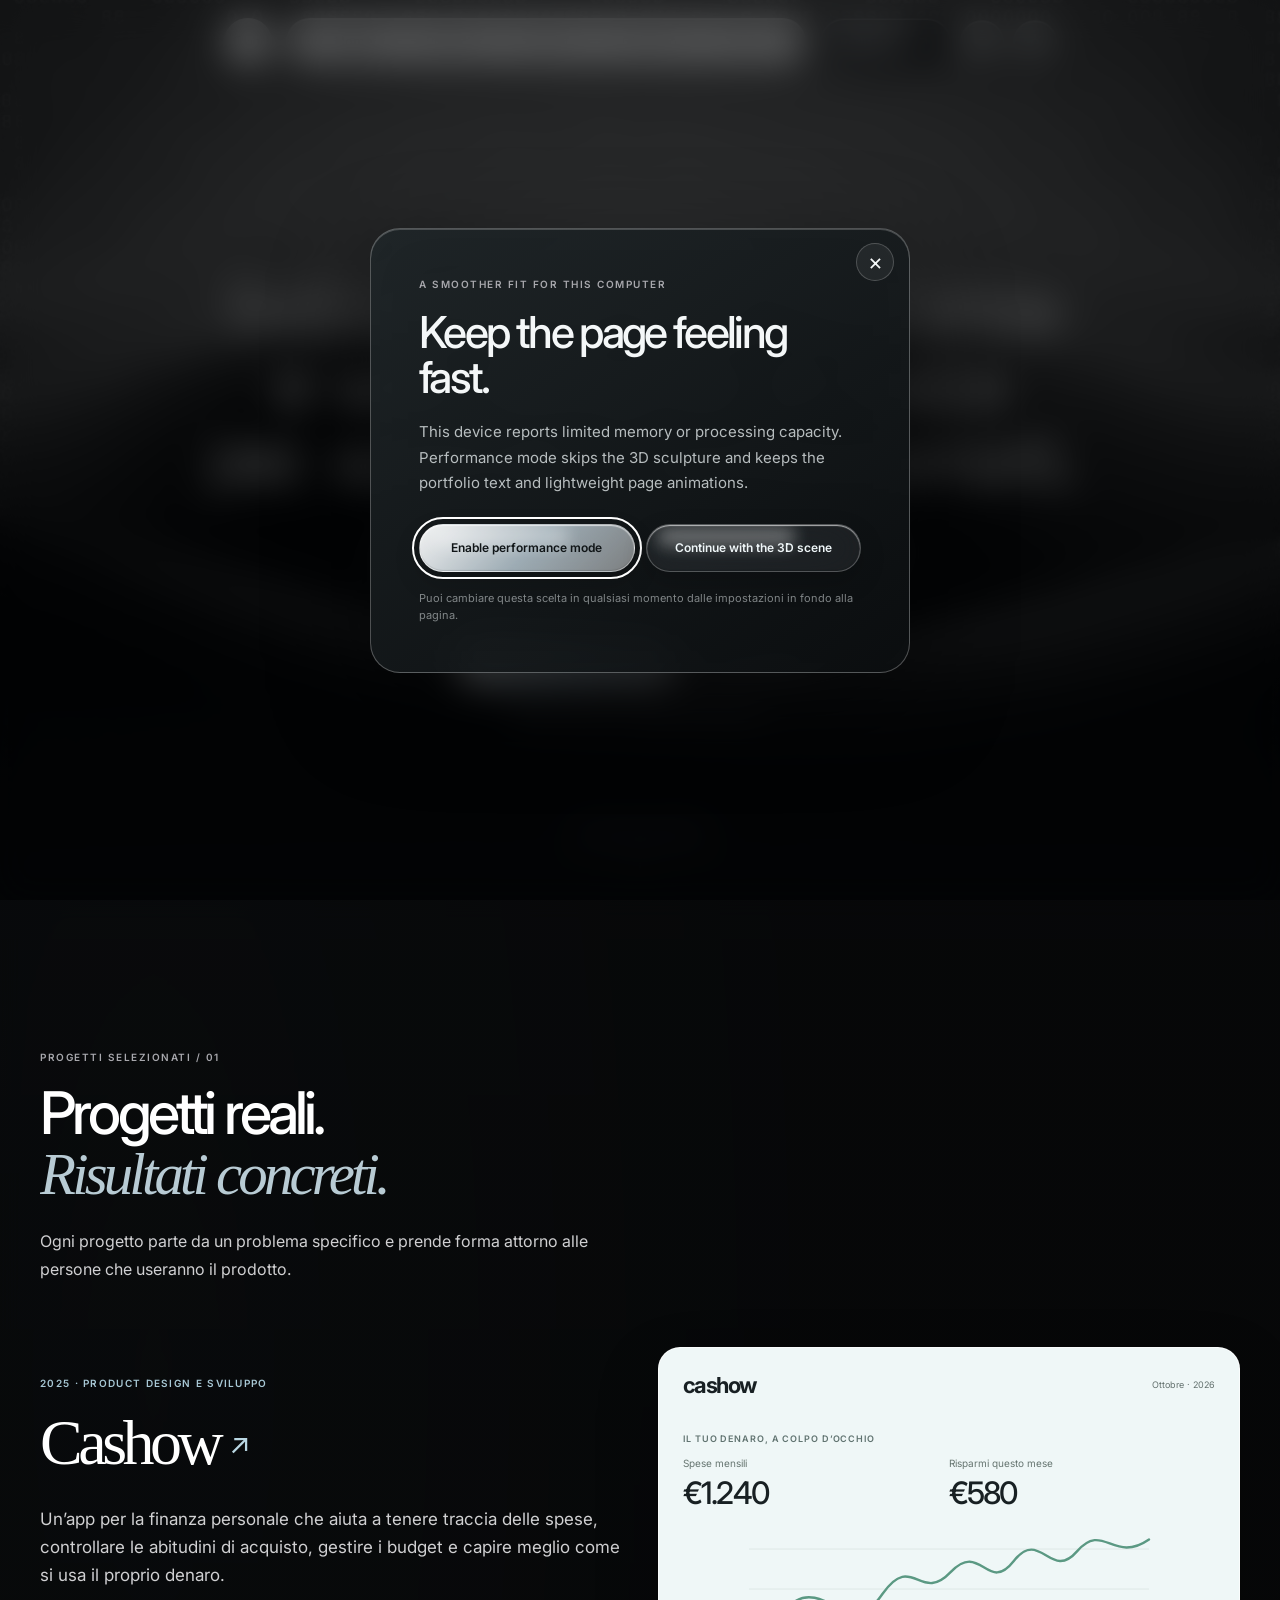
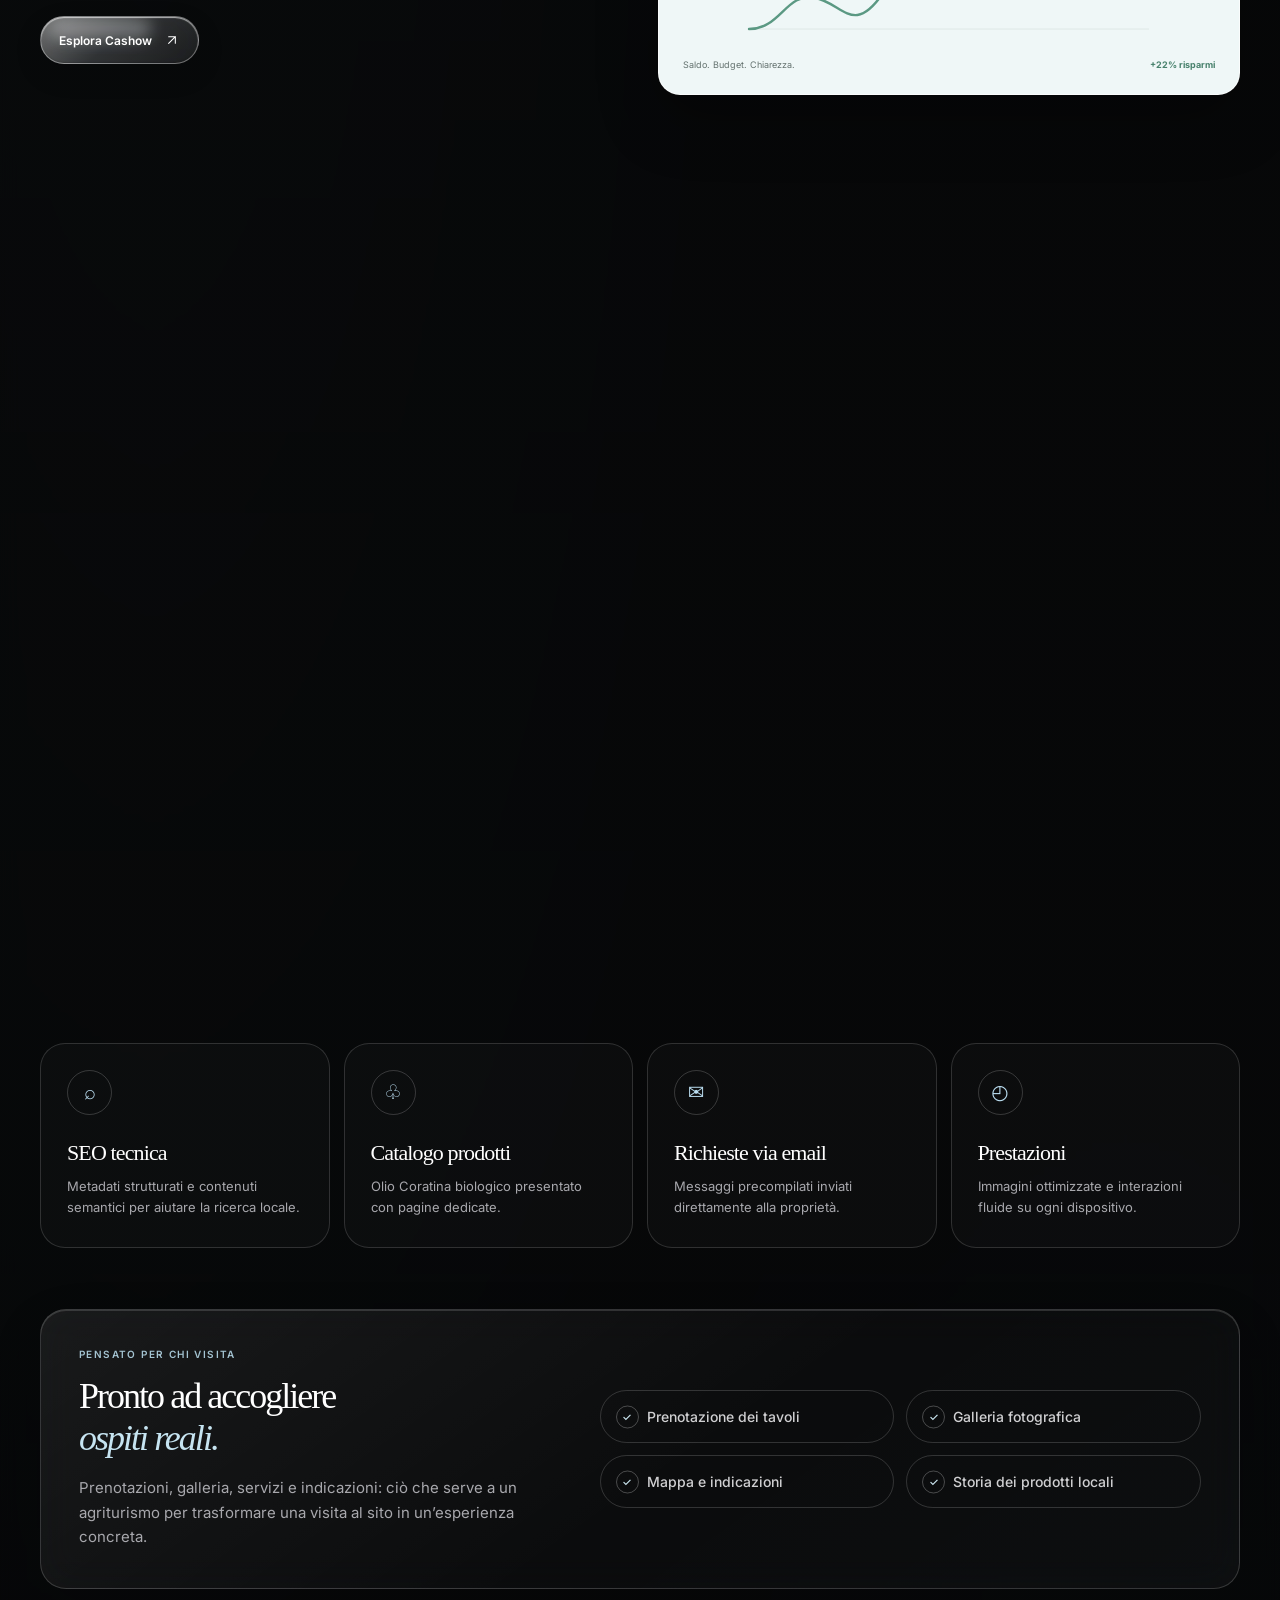
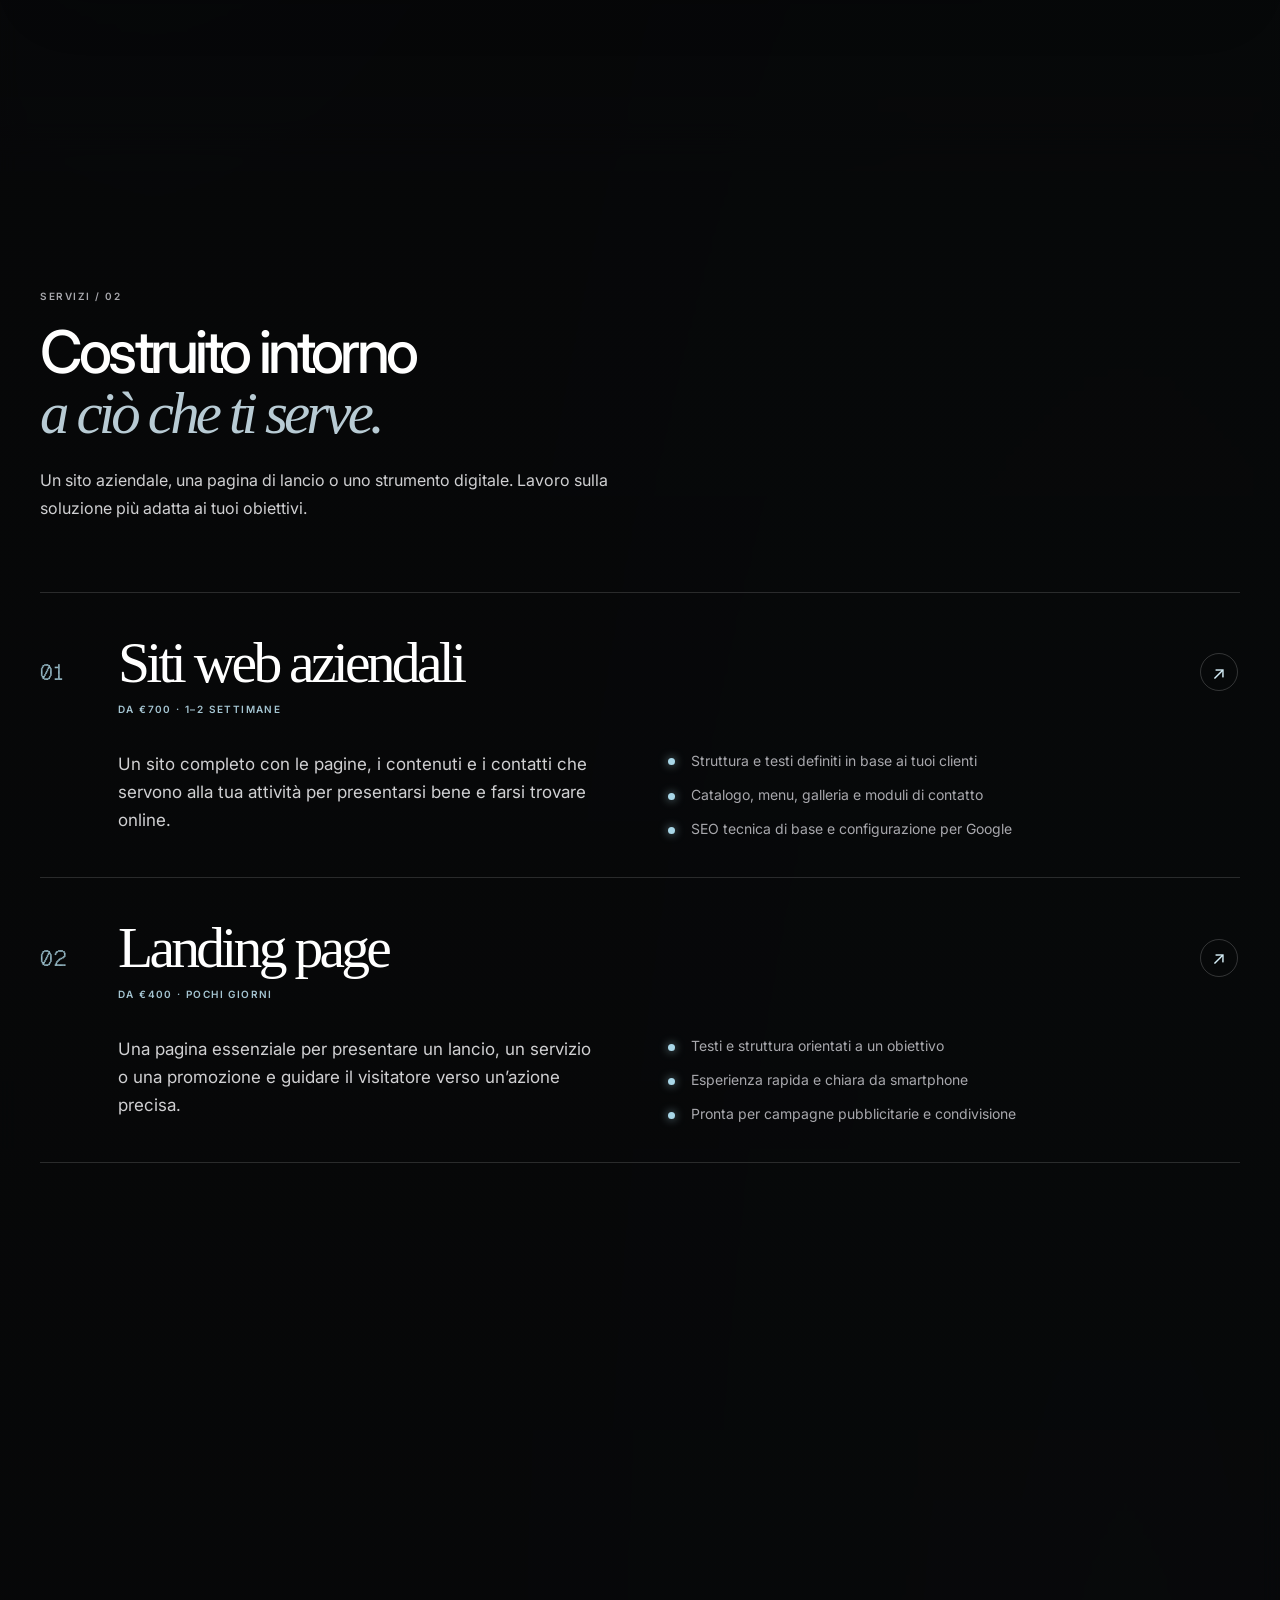
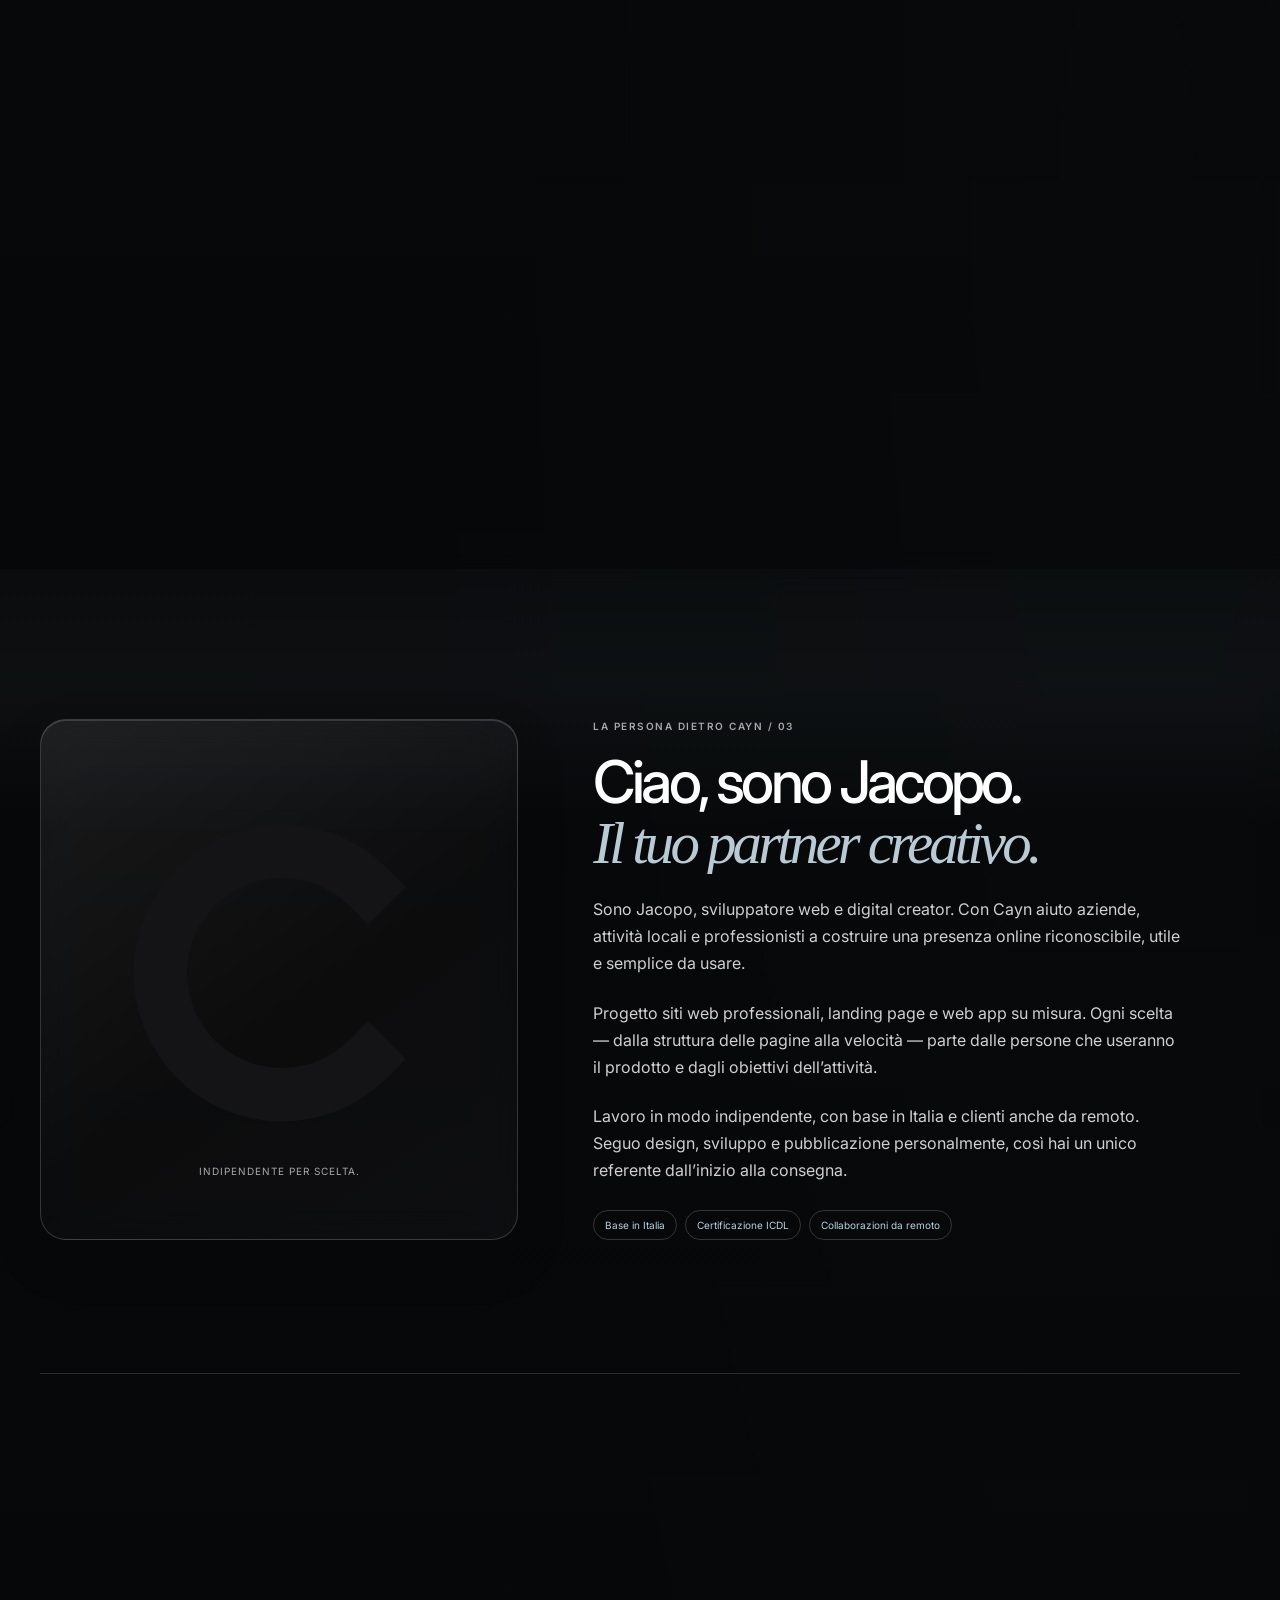
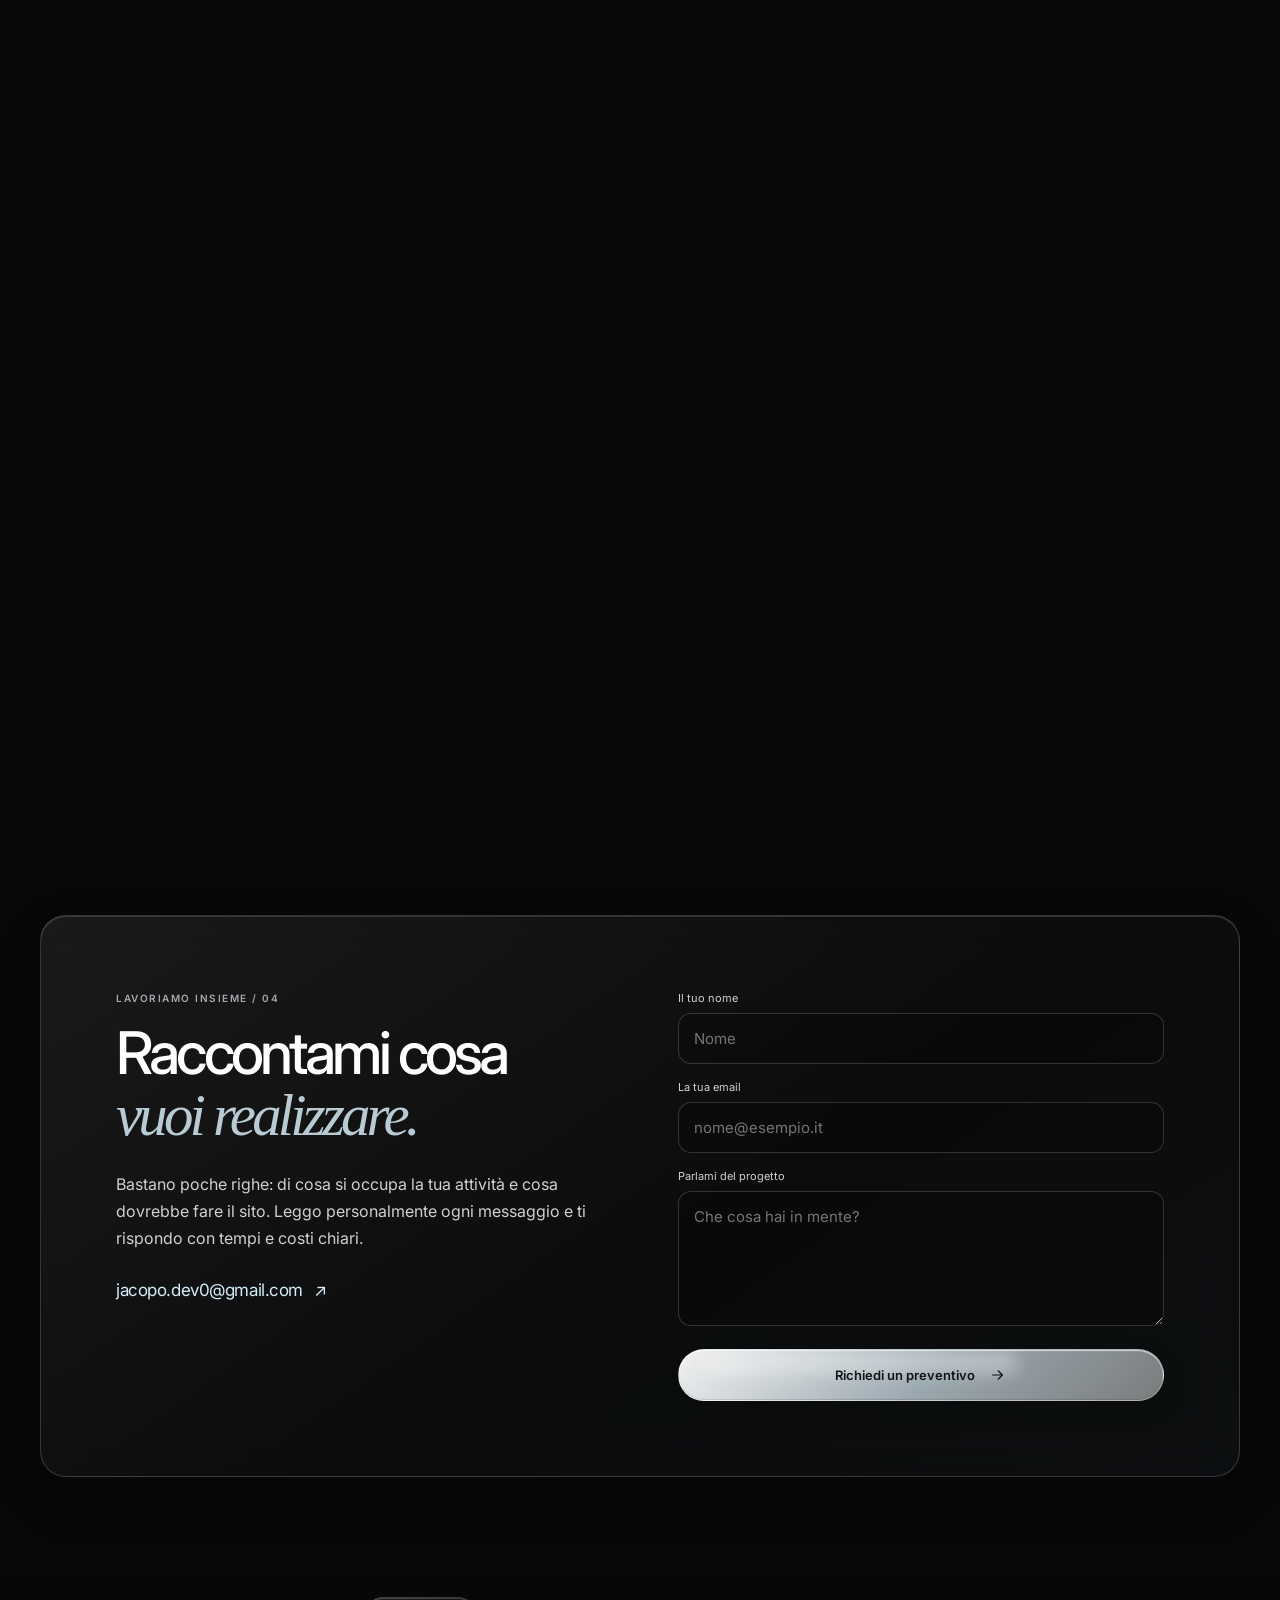
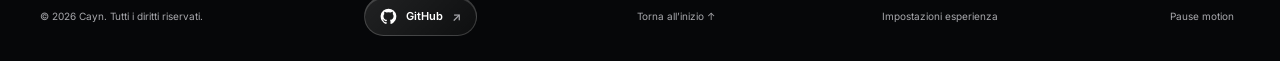
==== it/index.html @ 2493f9b3 "Improve Cayn SEO and add Italian portfolio page" ====
<!doctype html>
<html lang="it" data-theme="dark">
<head>
<meta charset="utf-8">
<meta name="viewport" content="width=device-width, initial-scale=1">
<meta name="theme-color" content="#000000">
<meta name="description" content="Jacopo (Cayn) è uno sviluppatore web freelance e web designer in Italia. Realizza siti web, landing page e web app su misura per aziende e professionisti.">
<meta name="author" content="Jacopo · Cayn">
<title>Cayn | Sviluppatore Web Freelance e Web Designer in Italia</title>
<link rel="canonical" href="https://www.cayn.dev/it/">
<link rel="alternate" hreflang="en" href="https://www.cayn.dev/">
<link rel="alternate" hreflang="it-IT" href="https://www.cayn.dev/it/">
<link rel="alternate" hreflang="x-default" href="https://www.cayn.dev/">
<meta property="og:type" content="website">
<meta property="og:site_name" content="Cayn">
<meta property="og:title" content="Cayn | Sviluppatore Web Freelance in Italia">
<meta property="og:description" content="Siti web professionali, landing page e applicazioni su misura. Un solo referente, dal progetto alla pubblicazione.">
<meta property="og:url" content="https://www.cayn.dev/it/">
<meta property="og:image" content="https://www.cayn.dev/assets/cayn-logo-circle.png">
<meta property="og:image:alt" content="Cayn — sviluppatore web freelance e web designer">
<meta name="twitter:card" content="summary_large_image">
<meta name="twitter:title" content="Cayn | Sviluppatore Web Freelance in Italia">
<meta name="twitter:description" content="Siti web professionali, landing page e applicazioni su misura. Un solo referente, dal progetto alla pubblicazione.">
<meta name="twitter:image" content="https://www.cayn.dev/assets/cayn-logo-circle.png">
<meta name="twitter:image:alt" content="Cayn — sviluppatore web freelance e web designer">
<script type="application/ld+json">
{
  "@context": "https://schema.org",
  "@graph": [
    {
      "@type": "Person",
      "@id": "https://www.cayn.dev/#jacopo",
      "name": "Jacopo",
      "alternateName": "Cayn",
      "url": "https://www.cayn.dev/",
      "email": "mailto:jacopo.dev0@gmail.com",
      "jobTitle": "Sviluppatore web freelance e web designer",
      "description": "Sviluppatore web e designer indipendente con base in Italia. Progetta e realizza siti web, landing page e applicazioni web per aziende e professionisti.",
      "address": {"@type": "PostalAddress", "addressCountry": "IT"},
      "areaServed": ["Italy", "Worldwide"],
      "knowsAbout": ["Sviluppo web", "Web design", "UI/UX design", "Siti web responsive", "Landing page", "Applicazioni web", "Ottimizzazione per i motori di ricerca"],
      "sameAs": ["https://github.com/cayn-dev"]
    },
    {
      "@type": "WebPage",
      "@id": "https://www.cayn.dev/it/#webpage",
      "url": "https://www.cayn.dev/it/",
      "name": "Cayn | Sviluppatore Web Freelance e Web Designer in Italia",
      "inLanguage": "it-IT",
      "isPartOf": {"@id": "https://www.cayn.dev/#website"},
      "about": {"@id": "https://www.cayn.dev/#jacopo"},
      "description": "Portfolio di Jacopo (Cayn), sviluppatore web freelance e web designer in Italia. Siti web, landing page e web app su misura."
    }
  ]
}
</script>
<link rel="icon" type="image/png" href="../assets/cayn-logo-circle.png">
<link rel="apple-touch-icon" href="../assets/cayn-logo-circle.png">
<script>try{const t=localStorage.getItem('cayn-theme');if(t==='light'||t==='dark')document.documentElement.dataset.theme=t;const m=localStorage.getItem('cayn-scroll-motion-v2');document.documentElement.dataset.motion=m==='reduce'?'reduce':'full'}catch(e){document.documentElement.dataset.motion='full'}</script>
<link rel="preconnect" href="https://fonts.googleapis.com">
<link rel="preconnect" href="https://fonts.gstatic.com" crossorigin>
<link href="https://fonts.googleapis.com/css2?family=Inter:wght@400;500;600&display=swap" rel="stylesheet">
<link href="https://db.onlinewebfonts.com/c/8cb707a9b8a73f8a7403336b861c3074?family=BubbledotICG-FinePos" rel="stylesheet">
<link rel="preload" href="../fonts/GeistPixel-Circle.woff2" as="font" type="font/woff2" crossorigin>
<link rel="stylesheet" href="../styles.css">
<link rel="stylesheet" href="../scroll.css">
<script src="../scroll.js" defer></script>
</head>
<body>
<svg class="icon-library" xmlns="http://www.w3.org/2000/svg" aria-hidden="true" focusable="false">
<symbol id="arrow" viewBox="0 0 24 24"><path d="M5 12h14m-6-6 6 6-6 6"/></symbol>
<symbol id="external" viewBox="0 0 24 24"><path d="M7 17 17 7M7 7h10v10"/></symbol>
<symbol id="sun" viewBox="0 0 24 24"><circle cx="12" cy="12" r="4"/><path d="M12 2v2m0 16v2M2 12h2m16 0h2M5 5l1.5 1.5m11 11L19 19M5 19l1.5-1.5m11-11L19 5"/></symbol>
<symbol id="moon" viewBox="0 0 24 24"><path d="M20.5 14.3A9 9 0 0 1 9.7 3.5 9 9 0 1 0 20.5 14.3Z"/></symbol>
</svg>
<a class="skip-link" href="#home">Vai al contenuto</a>
<div class="bg" aria-hidden="true"><video class="bg-video" autoplay muted loop playsinline preload="metadata" poster="../assets/video-poster.png"><source src="https://d8j0ntlcm91z4.cloudfront.net/user_38xzZboKViGWJOttwIXH07lWA1P/hf_20260809_012548_ef22562c-c0ae-4816-ad9d-f8922af4e6a7.mp4" type="video/mp4"></video><div class="bg-shade"></div><div class="bg-grain"></div></div>
<div id="scroll-site">
  <header class="scroll-header" data-header>
    <a class="scroll-logo" href="#home" aria-label="Cayn, pagina iniziale"><img src="../assets/cayn-logo-circle.png" width="320" height="320" alt=""></a>
    <nav class="scroll-nav" aria-label="Navigazione principale"><a href="#home" aria-current="page">Home</a><a href="#work">Progetti</a><a href="#services">Servizi</a><a href="#about">Chi sono</a><a href="#faq">FAQ</a></nav>
    <div class="scroll-actions"><a class="glass-button mini-button" href="#contact">Parliamone <svg class="icon" aria-hidden="true"><use href="#external"/></svg></a><a class="glass-icon language-switch" href="/" hreflang="en" lang="en" aria-label="Read the site in English">EN</a><button id="scroll-theme-toggle" class="glass-icon" type="button" aria-label="Passa alla modalità chiara"><svg class="icon sun-icon" aria-hidden="true"><use href="#sun"/></svg><svg class="icon moon-icon" aria-hidden="true"><use href="#moon"/></svg></button><button id="scroll-menu-toggle" class="glass-icon menu-button" type="button" aria-label="Apri la navigazione" aria-expanded="false" aria-controls="scroll-menu"><span></span><span></span></button></div>
  </header>
  <nav id="scroll-menu" class="scroll-menu" aria-label="Navigazione mobile" hidden><a href="#home">Home</a><a href="#work">Progetti</a><a href="#services">Servizi</a><a href="#about">Chi sono</a><a href="#faq">FAQ</a><a href="#contact">Contatti</a><a href="/" hreflang="en" lang="en">English</a></nav>
  <main>
    <section class="scroll-hero" id="home" aria-labelledby="home-title">
      <div class="hero-content">
        <p class="scroll-eyebrow hero-reveal">Cayn · Sviluppatore web freelance</p>
        <h1 id="home-title" class="scroll-title"><span>Sviluppatore web freelance</span><span>e web designer in Italia</span><span>per aziende e professionisti.</span></h1>
        <p class="scroll-lede hero-reveal">Sono Jacopo, dietro il nome Cayn. Progetto e sviluppo siti web professionali, landing page e applicazioni web su misura. Un solo referente, dal primo confronto alla pubblicazione.</p>
        <div class="hero-ctas hero-reveal"><a class="glass-button primary-glass" href="#contact">Richiedi un preventivo <svg class="icon" aria-hidden="true"><use href="#arrow"/></svg></a><a class="quiet-link" href="#work">Scopri i progetti <svg class="icon" aria-hidden="true"><use href="#arrow"/></svg></a></div>
        <p class="availability hero-reveal"><i></i> Disponibile per nuovi progetti · Italia e remoto</p>
      </div>
      <a class="scroll-cue" href="#work" aria-label="Scorri per vedere i progetti"><span>Scorri per esplorare</span><i></i></a>
    </section>

    <section class="scroll-section work-section" id="work" aria-labelledby="work-title">
      <div class="section-shell">
        <div class="section-intro" data-reveal><p class="scroll-eyebrow">Progetti selezionati / 01</p><h2 id="work-title">Progetti reali.<br><em>Risultati concreti.</em></h2><p>Ogni progetto parte da un problema specifico e prende forma attorno alle persone che useranno il prodotto.</p></div>
        <article class="case-study cashow-case">
          <div class="case-copy" data-reveal><p class="case-kicker">2025 · Product design e sviluppo</p><h3>Cashow <a href="https://cashow.lovable.app" target="_blank" rel="noopener noreferrer" aria-label="Apri Cashow in una nuova scheda">↗</a></h3><p class="case-lede">Un’app per la finanza personale che aiuta a tenere traccia delle spese, controllare le abitudini di acquisto, gestire i budget e capire meglio come si usa il proprio denaro.</p><a class="glass-button pale-glass" href="https://cashow.lovable.app" target="_blank" rel="noopener noreferrer">Esplora Cashow <svg class="icon" aria-hidden="true"><use href="#external"/></svg></a></div>
          <div class="cashow-dashboard" data-reveal data-delay="1" aria-label="Anteprima illustrativa dell’interfaccia di Cashow"><div class="dashboard-top"><strong>cashow</strong><span>Ottobre · 2026</span></div><p>IL TUO DENARO, A COLPO D’OCCHIO</p><div class="dashboard-metrics"><div><small>Spese mensili</small><b>€1.240</b></div><div><small>Risparmi questo mese</small><b>€580</b></div></div><svg class="scroll-chart" viewBox="0 0 500 150" role="img" aria-label="Grafico illustrativo delle spese Cashow"><path class="chart-grid" d="M0 25H500M0 75H500M0 125H500"/><path class="chart-stroke" pathLength="1" d="M0 125C40 125 46 79 82 86S130 134 167 81S214 94 252 54S298 82 331 40S377 66 410 28S455 44 500 13"/></svg><div class="dashboard-bottom"><span>Saldo. Budget. Chiarezza.</span><strong>+22% risparmi</strong></div></div>
          <div class="outcomes-grid"><div class="glass-card" data-reveal><p class="card-label">⌾ &nbsp; Problema</p><p>Molte persone smettono di monitorare le spese: gli estratti conto mostrano le transazioni, ma non rendono immediati abitudini e andamento del budget.</p></div><div class="glass-card" data-reveal data-delay="1"><p class="card-label">♜ &nbsp; Soluzione</p><p>Un’unica dashboard raccoglie saldo, budget e tendenze. Il prodotto è stato progettato e realizzato per funzionare bene anche su smartphone.</p></div></div>
        </article>
        <article class="case-study agri-case">
          <div class="agri-shot" data-reveal><a href="https://agriturismocchiomininno.com/" target="_blank" rel="noopener noreferrer" aria-label="Visita il sito di Occhio Mininno"><div class="browser-chrome"><span>● ● ●</span><span>agriturismocchiomininno.com</span></div><img src="../assets/occhio-hero.webp" width="1600" height="785" alt="Sito web dell’agriturismo Occhio Mininno in Puglia" loading="lazy"></a></div>
          <div class="case-copy" data-reveal data-delay="1"><p class="case-kicker">2026 · Design, sviluppo e SEO</p><h3>Occhio Mininno <a href="https://agriturismocchiomininno.com/" target="_blank" rel="noopener noreferrer" aria-label="Apri il sito di Occhio Mininno in una nuova scheda">↗</a></h3><p class="case-lede">Un sito professionale per un agriturismo pugliese: catalogo dei prodotti, richieste di prenotazione e ordini via email, galleria fotografica e indicazioni per arrivare.</p><a class="glass-button pale-glass" href="https://agriturismocchiomininno.com/" target="_blank" rel="noopener noreferrer">Visita il sito <svg class="icon" aria-hidden="true"><use href="#external"/></svg></a></div>
          <div class="outcomes-grid"><div class="glass-card" data-reveal><p class="card-label">⌾ &nbsp; Problema</p><p>Un’attività a conduzione familiare senza una presenza online chiara: prenotazioni e richieste per l’olio arrivavano soprattutto per telefono o passaparola.</p></div><div class="glass-card" data-reveal data-delay="1"><p class="card-label">♜ &nbsp; Soluzione</p><p>Una presenza web veloce e ottimizzata per i motori di ricerca, con catalogo e moduli semplici per prenotare un tavolo o chiedere informazioni sui prodotti.</p></div></div>
          <div class="feature-grid" data-stagger><article data-reveal><span>⌕</span><h4>SEO tecnica</h4><p>Metadati strutturati e contenuti semantici per aiutare la ricerca locale.</p></article><article data-reveal><span>♧</span><h4>Catalogo prodotti</h4><p>Olio Coratina biologico presentato con pagine dedicate.</p></article><article data-reveal><span>✉</span><h4>Richieste via email</h4><p>Messaggi precompilati inviati direttamente alla proprietà.</p></article><article data-reveal><span>◴</span><h4>Prestazioni</h4><p>Immagini ottimizzate e interazioni fluide su ogni dispositivo.</p></article></div>
          <div class="guests-card glass-card" data-reveal><div><p class="card-label">Pensato per chi visita</p><h4>Pronto ad accogliere<br><em>ospiti reali.</em></h4><p>Prenotazioni, galleria, servizi e indicazioni: ciò che serve a un agriturismo per trasformare una visita al sito in un’esperienza concreta.</p></div><ul><li>Prenotazione dei tavoli</li><li>Galleria fotografica</li><li>Mappa e indicazioni</li><li>Storia dei prodotti locali</li></ul></div>
        </article>
      </div>
    </section>

    <section class="scroll-section services-section" id="services" aria-labelledby="services-title"><div class="section-shell">
      <div class="section-intro services-intro" data-reveal><p class="scroll-eyebrow">Servizi / 02</p><h2 id="services-title">Costruito intorno<br><em>a ciò che ti serve.</em></h2><p>Un sito aziendale, una pagina di lancio o uno strumento digitale. Lavoro sulla soluzione più adatta ai tuoi obiettivi.</p></div>
      <div class="service-stack">
        <article class="service-block" data-reveal><header><span>01</span><div><h3>Siti web aziendali</h3><p>Da €700 · 1–2 settimane</p></div><i>↗</i></header><div class="service-detail"><p>Un sito completo con le pagine, i contenuti e i contatti che servono alla tua attività per presentarsi bene e farsi trovare online.</p><ul><li>Struttura e testi definiti in base ai tuoi clienti</li><li>Catalogo, menu, galleria e moduli di contatto</li><li>SEO tecnica di base e configurazione per Google</li></ul></div></article>
        <article class="service-block" data-reveal><header><span>02</span><div><h3>Landing page</h3><p>Da €400 · Pochi giorni</p></div><i>↗</i></header><div class="service-detail"><p>Una pagina essenziale per presentare un lancio, un servizio o una promozione e guidare il visitatore verso un’azione precisa.</p><ul><li>Testi e struttura orientati a un obiettivo</li><li>Esperienza rapida e chiara da smartphone</li><li>Pronta per campagne pubblicitarie e condivisione</li></ul></div></article>
        <article class="service-block" data-reveal><header><span>03</span><div><h3>Design UI / UX</h3><p>Dal prototipo al sito</p></div><i>↗</i></header><div class="service-detail"><p>Progetto l’interfaccia in Figma e poi la trasformo in un prodotto navigabile, mantenendo coerenza tra design e sviluppo.</p><ul><li>Layout e contenuti realistici, senza testi segnaposto</li><li>Interazioni pensate per le persone che useranno il sito</li><li>Revisione del risultato direttamente nel browser</li></ul></div></article>
        <article class="service-block" data-reveal><header><span>04</span><div><h3>Restyling di siti web</h3><p>Una nuova base, con criterio</p></div><i>↗</i></header><div class="service-detail"><p>Rinnovo siti datati, lenti o difficili da usare da telefono, curando contenuti, navigazione e prestazioni.</p><ul><li>Attenzione agli indirizzi già presenti su Google</li><li>Layout mobile e velocità migliorati</li><li>Contenuti e immagini esistenti riutilizzati quando funzionano</li></ul></div></article>
        <article class="service-block" data-reveal><header><span>05</span><div><h3>Web app e strumenti digitali</h3><p>Per esigenze specifiche</p></div><i>↗</i></header><div class="service-detail"><p>Quando un sito non basta, realizzo applicazioni web con account, dati e funzionalità costruite attorno al progetto. Cashow è un esempio di questo tipo di lavoro.</p><ul><li>Dashboard, gestione dati e aree utente dove servono</li><li>Funzionalità rilasciate per gradi e testabili presto</li><li>Una base comprensibile e semplice da mantenere</li></ul></div></article>
      </div>
    </div></section>

    <section class="scroll-section about-section" id="about" aria-labelledby="about-title"><div class="section-shell about-layout-scroll">
      <div class="about-monogram glass-card" data-reveal><img src="../assets/cayn-mark.svg" width="220" height="220" alt=""><span>Indipendente per scelta.</span></div>
      <div class="section-intro about-copy-scroll" data-reveal data-delay="1"><p class="scroll-eyebrow">La persona dietro Cayn / 03</p><h2 id="about-title">Ciao, sono Jacopo.<br><em>Il tuo partner creativo.</em></h2><p>Sono Jacopo, sviluppatore web e digital creator. Con Cayn aiuto aziende, attività locali e professionisti a costruire una presenza online riconoscibile, utile e semplice da usare.</p><p>Progetto siti web professionali, landing page e web app su misura. Ogni scelta — dalla struttura delle pagine alla velocità — parte dalle persone che useranno il prodotto e dagli obiettivi dell’attività.</p><p>Lavoro in modo indipendente, con base in Italia e clienti anche da remoto. Seguo design, sviluppo e pubblicazione personalmente, così hai un unico referente dall’inizio alla consegna.</p><div class="about-tags"><span>Base in Italia</span><span>Certificazione ICDL</span><span>Collaborazioni da remoto</span></div></div>
      <div class="process-scroll" data-stagger><article data-reveal><span>01 / ASCOLTO</span><h3>Partiamo dall’idea.</h3><p>Parliamo della tua attività, delle persone che vuoi raggiungere e del risultato che il sito deve ottenere.</p></article><article data-reveal><span>02 / PROGETTO</span><h3>Troviamo la direzione.</h3><p>Definiamo insieme struttura, contenuti e linguaggio visivo, prima di scrivere codice.</p></article><article data-reveal><span>03 / SVILUPPO</span><h3>Lo realizziamo bene.</h3><p>Costruisco un sito responsive, curato nei dettagli e facile da usare su ogni schermo.</p></article><article data-reveal><span>04 / PUBBLICAZIONE</span><h3>Pronto online.</h3><p>Rivediamo il risultato, lo pubblichiamo e ti consegno ciò che serve per gestirlo.</p></article></div>
    </div></section>

    <section class="scroll-section faq-section-scroll" id="faq" aria-labelledby="faq-title"><div class="section-shell faq-grid-scroll">
      <div class="section-intro" data-reveal><p class="scroll-eyebrow">Prima di iniziare</p><h2 id="faq-title">Domande utili.<br><em>Risposte chiare.</em></h2><p>Costi, tempi, SEO e assistenza: ecco cosa sapere prima di iniziare un progetto web.</p><div class="price-snapshot glass-card"><span>Landing page</span><strong>Da €400</strong><span>Sito aziendale</span><strong>€700–€1.800</strong></div></div>
      <div class="scroll-faq" data-reveal data-delay="1"><details><summary>Quanto costa realizzare un sito web?<span>+</span></summary><p>Una landing page parte generalmente da €400. Un sito aziendale multipagina con catalogo, moduli e impostazione SEO costa di solito tra €700 e €1.800. Ricevi un preventivo definito prima di iniziare.</p></details><details><summary>Quanto tempo serve per pubblicarlo?<span>+</span></summary><p>Un sito aziendale è spesso pronto in una o due settimane, dopo aver raccolto testi, foto e logo. Una landing page richiede pochi giorni; progetti con cataloghi ampi o funzioni personalizzate possono richiedere più tempo.</p></details><details><summary>Il sito funzionerà bene da telefono?<span>+</span></summary><p>Sì. Ogni progetto è responsive e viene pensato prima per smartphone: layout, immagini e moduli si adattano poi a tablet e computer.</p></details><details><summary>La SEO è inclusa nel progetto?<span>+</span></summary><p>Il lavoro include una base tecnica pulita: HTML semantico, titoli e descrizioni, struttura leggibile, immagini ottimizzate e sitemap. La crescita delle posizioni richiede contenuti utili, autorevolezza e tempo; nessun professionista può garantire un posto preciso su Google.</p></details><details><summary>Posso chiedere modifiche dopo la pubblicazione?<span>+</span></summary><p>Sì. Possiamo definire un supporto periodico per aggiornamenti, piccoli interventi tecnici e controlli, così il sito continua a seguire l’evoluzione della tua attività.</p></details></div>
    </div></section>

    <section class="scroll-section contact-section-scroll" id="contact" aria-labelledby="contact-title"><div class="section-shell contact-layout-scroll glass-card" data-reveal>
      <div><p class="scroll-eyebrow">Lavoriamo insieme / 04</p><h2 id="contact-title">Raccontami cosa<br><em>vuoi realizzare.</em></h2><p>Bastano poche righe: di cosa si occupa la tua attività e cosa dovrebbe fare il sito. Leggo personalmente ogni messaggio e ti rispondo con tempi e costi chiari.</p><a class="email-scroll" href="mailto:jacopo.dev0@gmail.com">jacopo.dev0@gmail.com <span>↗</span></a></div>
      <form id="scroll-contact-form" action="mailto:jacopo.dev0@gmail.com" method="post" enctype="text/plain"><label>Il tuo nome<input id="scroll-name" name="name" autocomplete="name" placeholder="Nome" required maxlength="120"></label><label>La tua email<input id="scroll-email" name="email" autocomplete="email" type="email" placeholder="nome@esempio.it" required maxlength="240"></label><label>Parlami del progetto<textarea id="scroll-message" name="message" rows="5" placeholder="Che cosa hai in mente?" required maxlength="5000"></textarea></label><button class="glass-button primary-glass" type="submit">Richiedi un preventivo <svg class="icon" aria-hidden="true"><use href="#arrow"/></svg></button><p class="form-status" id="scroll-form-status" role="status"></p></form>
    </div></section>
  </main>
  <footer class="scroll-footer"><span>© <span id="scroll-year">2026</span> Cayn. Tutti i diritti riservati.</span><a class="github-repo-link" href="https://github.com/cayn-dev/m-e" target="_blank" rel="noopener noreferrer" aria-label="Visita Cayn su GitHub"><svg viewBox="0 0 24 24" aria-hidden="true"><path fill="currentColor" d="M12 .9a11.1 11.1 0 0 0-3.51 21.63c.55.1.76-.24.76-.54v-2.1c-3.1.67-3.75-1.32-3.75-1.32-.5-1.28-1.23-1.62-1.23-1.62-1.01-.69.08-.68.08-.68 1.12.08 1.71 1.15 1.71 1.15 1 1.7 2.62 1.21 3.26.92.1-.72.39-1.21.71-1.49-2.48-.28-5.09-1.24-5.09-5.52 0-1.22.44-2.22 1.15-3-.11-.28-.5-1.42.11-2.96 0 0 .94-.3 3.06 1.15a10.6 10.6 0 0 1 5.57 0c2.12-1.45 3.05-1.15 3.05-1.15.61 1.54.23 2.68.12 2.96.72.78 1.15 1.78 1.15 3 0 4.29-2.61 5.23-5.1 5.5.4.35.76 1.02.76 2.06v3.05c0 .3.2.65.77.54A11.1 11.1 0 0 0 12 .9Z"/></svg><span>GitHub</span><span class="github-repo-arrow" aria-hidden="true">↗</span></a><a href="#home">Torna all’inizio ↑</a><button id="experience-settings" type="button">Impostazioni esperienza</button><button id="scroll-motion-toggle" type="button">Metti in pausa le animazioni</button></footer>
</div>
<div class="experience-overlay" id="experience-dialog" role="dialog" aria-modal="true" aria-labelledby="experience-title" aria-describedby="experience-description" hidden>
  <section class="experience-card glass-card"><button class="experience-close" id="experience-close" type="button" aria-label="Continua con l’esperienza completa">×</button><p class="scroll-eyebrow" id="experience-kicker">Un’esperienza più adatta a questo dispositivo</p><h2 id="experience-title">Scegli come visitare il sito.</h2><p id="experience-description">La modalità leggera riduce gli effetti di sfondo e conserva i contenuti e le animazioni principali.</p><div class="experience-actions"><button class="glass-button primary-glass" id="experience-recommended" type="button">Usa la modalità leggera</button><button class="glass-button experience-secondary" id="experience-full" type="button">Continua con tutti gli effetti</button></div><p class="experience-footnote">Puoi cambiare questa scelta in qualsiasi momento dalle impostazioni in fondo alla pagina.</p></section>
</div>
<script>window.va = window.va || function () { (window.vaq = window.vaq || []).push(arguments); };</script>
<script defer src="/_vercel/insights/script.js"></script>
</body>
</html>
---- styles.css ----
@font-face{font-family:"Geist Pixel Circle";src:url("fonts/GeistPixel-Circle.woff2") format("woff2");font-weight:400;font-style:normal;font-display:swap}
:root{color-scheme:dark;--bg:#000;--text:#fff;--muted:#a8a8ad;--secondary:#d0d0d2;--line:rgba(255,255,255,.14);--pill:#28282a;--panel:rgba(23,24,26,.9);--panel-soft:rgba(255,255,255,.045);--input:rgba(0,0,0,.2);--font-sans:"Inter","Segoe UI",system-ui,sans-serif;--font-display:"BubbledotICG-FinePos","Geist Pixel Circle",monospace;--ease:cubic-bezier(.22,1,.36,1);--nav-shadow:0 4px 14px rgba(0,0,0,.16)}
:root[data-theme="light"]{color-scheme:light;--bg:#ededed;--text:#18191b;--muted:#626469;--secondary:#46494e;--line:rgba(0,0,0,.12);--pill:rgba(255,255,255,.7);--panel:rgba(248,248,248,.94);--panel-soft:rgba(0,0,0,.035);--input:rgba(255,255,255,.62)}
*{box-sizing:border-box}html,body{margin:0;width:100%;height:100%;overflow:hidden}body{background:var(--bg);color:var(--text);font-family:var(--font-sans);-webkit-font-smoothing:antialiased;text-rendering:optimizeLegibility}button,input,textarea{font:inherit}button,a{-webkit-tap-highlight-color:transparent}button{cursor:pointer}a{color:inherit;text-decoration:none}button{color:inherit}h1,h2,h3,p{margin:0}button{border:0}button:focus-visible,a:focus-visible,summary:focus-visible{outline:2px solid var(--text);outline-offset:5px}h2:focus{outline:none}img{max-width:100%;height:auto;display:block}[hidden]{display:none!important}.icon-library{position:absolute;width:0;height:0;overflow:hidden}.icon{width:20px;height:20px;fill:none;stroke:currentColor;stroke-width:1.6;stroke-linecap:round;stroke-linejoin:round;flex:none}.skip-link{position:fixed;top:12px;left:12px;z-index:10;padding:12px 20px;border-radius:999px;background:#fff;color:#111;transform:translateY(-160%)}.skip-link:focus{transform:none}
.bg{position:fixed;inset:0;background:#000;overflow:hidden;z-index:-1}.bg-video{width:100%;height:100%;position:absolute;inset:0;object-fit:cover;pointer-events:none;filter:grayscale(1);transition:filter .7s var(--ease)}.bg-shade{position:absolute;inset:0;background:linear-gradient(180deg,rgba(0,0,0,.42),rgba(0,0,0,.42) 32%,rgba(0,0,0,.52) 75%,rgba(0,0,0,.78));transition:background .5s}.bg-grain{position:absolute;inset:0;opacity:.035;background-image:url("data:image/svg+xml,%3Csvg viewBox='0 0 140 140' xmlns='http://www.w3.org/2000/svg'%3E%3Cfilter id='n'%3E%3CfeTurbulence type='fractalNoise' baseFrequency='.85' numOctaves='3' stitchTiles='stitch'/%3E%3C/filter%3E%3Cpath fill='%23fff' filter='url(%23n)' opacity='.7' d='M0 0h140v140H0z'/%3E%3C/svg%3E");pointer-events:none}[data-theme="light"] .bg-video{filter:grayscale(1) invert(1);opacity:.54}[data-theme="light"] .bg-shade{background:linear-gradient(180deg,rgba(255,255,255,.68),rgba(255,255,255,.6) 50%,rgba(255,255,255,.86))}
.page{position:relative;display:flex;align-items:center;flex-direction:column;height:100vh;height:100dvh;padding:clamp(16px,2.4vh,28px) clamp(16px,3vw,38px);isolation:isolate}.site-header{flex:none;display:flex;align-items:center;justify-content:center;width:min(100%,790px);gap:clamp(14px,2vw,24px);position:relative;z-index:2;animation:slideDown .7s var(--ease) both}.logo{width:46px;height:46px;border-radius:50%;background:#fff;display:grid;place-items:center;flex:none;box-shadow:var(--nav-shadow);transition:transform .35s var(--ease)}.logo img{width:72%;height:72%;object-fit:contain}.logo:hover{transform:scale(1.06)}.nav-pill{display:flex;justify-content:space-around;align-items:stretch;max-width:430px;height:48px;flex:1;padding:4px 8px;border-radius:999px;background:rgba(255,255,255,.94);box-shadow:var(--nav-shadow);backdrop-filter:blur(20px);-webkit-backdrop-filter:blur(20px);color:#262628}.nav-pill a{position:relative;display:flex;justify-content:center;align-items:center;flex:1;font-size:14px;font-weight:500;letter-spacing:-.01em;opacity:.5;padding:0 10px 3px;transition:opacity .25s}.nav-pill a:hover{opacity:.8}.nav-pill a[aria-current="page"]{opacity:1}.nav-pill a[aria-current="page"]::after,.menu-sheet a[aria-current="page"]::after{content:"";position:absolute;bottom:3px;left:50%;width:3px;height:3px;border-radius:50%;background:currentColor;box-shadow:-5px 0 currentColor,5px 0 currentColor}.contact-pill{height:48px;display:flex;align-items:center;gap:14px;padding:0 23px;white-space:nowrap;background:rgba(40,40,42,.82);border:1px solid rgba(255,255,255,.1);color:#d5d5d7;border-radius:999px;font-size:13px;font-weight:500;box-shadow:var(--nav-shadow);backdrop-filter:blur(20px);transition:transform .3s var(--ease),background .3s,color .3s}.contact-pill .icon{width:16px}.contact-pill:hover{transform:translateY(-2px);background:#323234;color:#fff}.circle-button{width:46px;height:46px;display:grid;place-items:center;border-radius:50%;background:var(--pill);border:1px solid var(--line);backdrop-filter:blur(20px);-webkit-backdrop-filter:blur(20px);flex:none;transition:background .25s,transform .35s var(--ease)}.circle-button:hover{transform:rotate(8deg)}.theme-toggle .moon-icon{display:none}[data-theme="light"] .theme-toggle .moon-icon{display:block}[data-theme="light"] .theme-toggle .sun-icon{display:none}.menu-toggle{display:none}.hero-region{flex:1;min-height:0;width:100%;display:flex;align-items:center;justify-content:center;overflow-y:auto;overflow-x:hidden;padding:28px 0;scrollbar-width:thin;outline:0}.hero{max-width:1000px;width:100%;margin:auto;text-align:center;display:flex;flex-direction:column;align-items:center}.trust-row{--trust-size:40px;display:inline-flex;align-items:center;margin-bottom:clamp(18px,2.7vh,30px)}.craft-ring{width:var(--trust-size);height:var(--trust-size);padding:5px;border:1px solid rgba(255,255,255,.4);background:#28282a;display:grid;place-items:center;border-radius:50%;position:relative;transition:transform .35s var(--ease);flex:none}.craft-ring>span{width:100%;height:100%;background:#fff;border-radius:50%;display:grid;place-items:center;color:#111}.craft-ring .icon{width:16px;height:16px;stroke-width:1.8}.ring-one{z-index:1}.ring-two{z-index:2;margin-left:calc(var(--trust-size)*-.42)}.ring-three{z-index:4;margin-left:calc(var(--trust-size)*-.42)}.ring-one:hover,.ring-three:hover{transform:translateY(-2px)}.ring-two:hover{transform:translateY(-4px)}.trust-pill{height:var(--trust-size);display:flex;align-items:center;background:rgba(40,40,42,.85);border:1px solid rgba(255,255,255,.4);border-radius:999px;color:#d0ced0;font-size:12px;font-weight:500;margin-left:calc(var(--trust-size)*-.42);padding:0 16px 0 calc(var(--trust-size)*.6);backdrop-filter:blur(20px);white-space:nowrap}.headline{font-family:var(--font-display);font-weight:400;font-size:clamp(32px,4.65vw,67px);line-height:1.08;letter-spacing:-.04em;color:var(--text);width:100%}.headline>span{display:block;white-space:nowrap;animation:headlineFade .85s var(--ease) both}.headline>span:nth-child(1){animation-delay:.12s}.headline>span:nth-child(2){animation-delay:.3s}.headline>span:nth-child(3){animation-delay:.42s}.subhead{max-width:540px;font-size:clamp(14px,1.22vw,17px);line-height:1.6;color:var(--secondary);margin:22px auto 0;opacity:.88}.hero-actions{display:flex;align-items:center;gap:28px;margin-top:26px}.primary-cta{display:inline-flex;align-items:center;justify-content:center;gap:16px;padding:15px 25px;border-radius:999px;background:#fff;color:#141414;font-size:14px;font-weight:600;box-shadow:0 0 0 1px rgba(255,255,255,.15),0 0 22px rgba(255,255,255,.22),0 0 44px rgba(255,255,255,.1);transition:transform .35s var(--ease),box-shadow .35s}.primary-cta:hover{transform:translateY(-2px) scale(1.02);box-shadow:0 0 0 1px rgba(255,255,255,.4),0 0 28px rgba(255,255,255,.4),0 0 60px rgba(255,255,255,.18)}.primary-cta .icon{width:17px;height:17px}.secondary-cta{display:flex;align-items:center;gap:9px;font-size:13px;color:var(--secondary);transition:color .25s}.secondary-cta:hover{color:var(--text)}.secondary-cta .icon{width:16px}.availability{display:flex;align-items:center;justify-content:center;gap:8px;font-size:10px;letter-spacing:.02em;color:var(--muted);margin-top:22px}.availability>span{width:5px;height:5px;border-radius:50%;background:currentColor;box-shadow:0 0 9px currentColor}[data-theme="light"] .primary-cta{background:#1c1d1f;color:#fff;box-shadow:0 5px 24px rgba(0,0,0,.16)}
.page-footer{flex:none;width:100%}.stats{display:grid;grid-template-columns:repeat(4,1fr);gap:20px;max-width:920px;margin:0 auto}.stat{display:flex;align-items:center;flex-direction:column;gap:5px;text-align:center;position:relative;padding:8px 8px 12px}.stat::after{content:"";position:absolute;inset:0;border-radius:16px;background:var(--panel-soft);opacity:0;transform:scale(.95);transition:.3s var(--ease);z-index:-1}.stat:hover::after{opacity:1;transform:scale(1)}.stat-symbol{font-family:var(--font-display);font-size:30px;line-height:1.1;color:var(--text);margin-bottom:4px;transition:transform .3s var(--ease)}.stat:hover .stat-symbol{transform:translateY(-4px)}.stat-value{font-size:24px;font-weight:500;letter-spacing:-.035em;font-variant-numeric:tabular-nums;line-height:1.15}.stat-label{color:var(--muted);font-size:11px;line-height:1.4}.bottom-bar{max-width:1400px;margin:22px auto 0;display:grid;grid-template-columns:1fr auto 1fr;align-items:center;color:var(--muted);font-size:10px;gap:15px}.bottom-bar>a{transition:color .2s}.bottom-bar>a:hover{color:var(--text)}.video-toggle{justify-self:end;display:flex;align-items:center;gap:6px;background:none;font-size:10px;color:var(--muted);padding:4px 0}.video-toggle .icon{width:12px;height:12px}.video-toggle .play-icon{display:none}.video-toggle[data-state="paused"] .play-icon{display:block}.video-toggle[data-state="paused"] .pause-icon{display:none}.video-toggle:hover{color:var(--text)}
/* Detail views retain the single-screen shell, with their own readable scroll area. */
.content-dialog{color:var(--text);width:min(1120px,calc(100% - 56px));height:min(800px,calc(100dvh - 106px));max-width:none;max-height:none;padding:0;border:1px solid var(--line);border-radius:28px;inset:0;overflow:hidden;background:var(--panel);backdrop-filter:blur(42px) saturate(115%);-webkit-backdrop-filter:blur(42px) saturate(115%);box-shadow:0 40px 120px rgba(0,0,0,.4),inset 0 1px 0 rgba(255,255,255,.12)}.content-dialog[open]{display:flex;flex-direction:column;animation:panelIn .6s var(--ease) both}.content-dialog::backdrop{background:rgba(0,0,0,.55);backdrop-filter:blur(9px);animation:overlayIn .3s ease both}.panel-header{display:flex;justify-content:space-between;align-items:center;gap:16px;padding:16px 22px 16px 30px;border-bottom:1px solid var(--line);flex:none;min-height:76px}.panel-brand{display:flex;align-items:center;gap:12px;font-size:15px;font-weight:600;letter-spacing:-.03em}.panel-brand img{filter:invert(1);width:23px}.panel-brand>span{font-size:12px;font-weight:400;color:var(--muted);letter-spacing:0}.panel-brand>span:first-of-type{margin:0 2px;opacity:.6}.panel-close{width:38px;height:38px;background:var(--panel-soft)}.panel-close .icon{width:17px}.panel-scroll{min-height:0;flex:1;overflow-y:auto;overscroll-behavior:contain;padding:40px;scrollbar-width:thin;scrollbar-color:var(--muted) transparent;scroll-behavior:smooth}.panel-heading{max-width:730px;margin-bottom:34px}.eyebrow{text-transform:uppercase;font-size:10px!important;font-weight:500;letter-spacing:.14em!important;line-height:1.5;color:var(--muted)!important;margin:0 0 15px!important}.panel-heading h2{font-size:clamp(29px,3.4vw,44px);font-weight:500;letter-spacing:-.055em;line-height:1.12}.panel-heading h2>span{color:var(--muted)}.panel-heading>p:not(.eyebrow){font-size:14px;line-height:1.75;color:var(--secondary);max-width:580px;margin-top:20px}.projects-grid{display:grid;grid-template-columns:1fr 1fr;gap:26px}.project{min-width:0;border:1px solid var(--line);border-radius:20px;overflow:hidden;background:var(--panel-soft)}.project-visual{height:285px;display:flex;align-items:center;justify-content:center;padding:28px;position:relative;overflow:hidden;background:#dce7e9;color:#15191d}.cashow-visual{background:#e4e9e9}.cashow-preview{background:#f8faf9;border:1px solid #fff;border-radius:10px;box-shadow:0 16px 35px rgba(12,24,24,.13);width:100%;padding:18px;transform:rotate(-3deg);transition:transform .6s var(--ease)}.project-visual:hover .cashow-preview{transform:rotate(0) scale(1.04)}.preview-top{display:flex;align-items:center;justify-content:space-between;margin-bottom:22px}.preview-top>b{font-weight:600;font-size:18px;letter-spacing:-.06em}.preview-top>span{font-size:8px;color:#6e7c79}.preview-top i{font-style:normal;margin-left:10px}.preview-label{font-size:7px;letter-spacing:.1em;color:#5d6a67}.money-row{display:grid;grid-template-columns:1fr 1fr;margin:12px 0}.money-row small{display:block;font-size:8px;color:#66736e}.money-row strong{display:block;font-size:24px;font-weight:500;letter-spacing:-.04em;margin-top:5px}.cash-chart{display:block;width:100%;height:63px;overflow:visible}.chart-grid{stroke:#dce4df;stroke-width:1;fill:none}.chart-line{fill:none;stroke:#507966;stroke-width:2.7;stroke-linecap:round;stroke-dasharray:1;stroke-dashoffset:0;animation:drawLine 1.6s var(--ease) .4s both}.preview-bottom{display:flex;align-items:center;justify-content:space-between;font-size:7px;color:#6a756f;margin-top:12px}.preview-bottom span:last-child{color:#3c6856}.visual-label{position:absolute;bottom:10px;left:0;right:0;text-align:center;font-size:8px;color:#4f5b59}.agri-visual{background:#d9d5cd}.site-preview{border-radius:7px;overflow:hidden;box-shadow:0 12px 30px rgba(40,30,15,.2);transform:rotate(3deg);transition:transform .6s var(--ease);width:100%;background:white}.project-visual:hover .site-preview{transform:rotate(0) scale(1.06)}.preview-chrome{height:22px;display:flex;align-items:center;gap:25px;padding:0 9px;font-size:7px;background:#f3f1eb;color:#706c60}.preview-chrome>span:first-child{font-size:6px;letter-spacing:2px}.site-preview img{width:100%;height:auto}.project-text{padding:24px}.project-meta{display:flex;align-items:center;justify-content:space-between;gap:8px;font-size:9px;line-height:1.4;color:var(--muted);margin-bottom:14px}.project-text h3{font-size:25px;font-weight:500;letter-spacing:-.04em;display:flex;align-items:center;justify-content:space-between}.project-text h3>span{font-size:20px;color:var(--muted)}.project-text>p:not(.project-meta){font-size:13px;line-height:1.8;color:var(--secondary);margin:13px 0 20px}.inline-link{display:inline-flex;align-items:center;gap:10px;font-size:12px;font-weight:500;line-height:1.5}.inline-link .icon{width:15px}.inline-link:hover{text-decoration:underline;text-underline-offset:5px}.panel-bottom{display:flex;justify-content:space-between;align-items:center;gap:20px;padding-top:28px;margin-top:28px;border-top:1px solid var(--line);color:var(--muted);font-size:12px}.small-cta{display:inline-flex;align-items:center;justify-content:center;gap:20px;border-radius:999px;padding:13px 20px;color:var(--bg);background:var(--text);font-weight:500;font-size:12px;transition:transform .3s var(--ease)}.small-cta:hover{transform:translateY(-2px)}.small-cta .icon{width:16px;height:16px}.service-row{display:grid;grid-template-columns:45px 1fr 128px;align-items:start;gap:18px;padding:24px 0;border-top:1px solid var(--line)}.service-number{font-family:var(--font-display);font-size:22px;color:var(--muted);padding-top:2px}.service-row h3{font-size:22px;font-weight:500;letter-spacing:-.03em}.service-row p{font-size:13px;line-height:1.7;color:var(--secondary);margin-top:10px;max-width:600px}.service-row>a{font-size:11px;display:flex;justify-content:space-between;gap:20px;align-items:center;padding:9px 0}.service-row>a>span{font-size:17px;transition:transform .3s}.service-row>a:hover>span{transform:translate(3px,-3px)}.about-layout{display:grid;grid-template-columns:.65fr 1.35fr;gap:45px;align-items:center;margin-bottom:38px}.about-layout .panel-heading{margin:0}.about-mark{border:1px solid var(--line);background:var(--panel-soft);border-radius:24px;min-height:305px;display:flex;flex-direction:column;align-items:center;justify-content:center;padding:30px;gap:30px}.about-mark img{width:130px;filter:invert(1);opacity:.9}.about-mark>span{font-size:10px;color:var(--muted)}.about-tags{display:flex;flex-wrap:wrap;gap:6px;margin-top:20px}.about-tags>span{border:1px solid var(--line);border-radius:999px;padding:7px 10px;font-size:9px;color:var(--muted)}.process-list{display:grid;grid-template-columns:repeat(4,1fr);gap:22px;border-top:1px solid var(--line);padding-top:28px}.process-list article>span{color:var(--muted);font-size:8px;letter-spacing:.08em}.process-list h3{font-size:16px;font-weight:500;letter-spacing:-.03em;margin:14px 0 9px}.process-list p{font-size:11px;line-height:1.8;color:var(--secondary)}.design-credit{font-size:9px;color:var(--muted);margin-top:26px;line-height:1.6}.design-credit a{text-decoration:underline}.faq-list details{border-top:1px solid var(--line)}.faq-list details:last-child{border-bottom:1px solid var(--line)}.faq-list summary{cursor:pointer;display:flex;justify-content:space-between;align-items:center;gap:20px;padding:22px 0;list-style:none;font-size:15px;font-weight:500;letter-spacing:-.02em}.faq-list summary::-webkit-details-marker{display:none}.faq-list summary>span{font-size:23px;font-weight:400;line-height:1;transition:transform .3s}.faq-list details[open] summary>span{transform:rotate(45deg)}.faq-answer{padding:0 35px 22px 0}.faq-answer p{font-size:13px;line-height:1.8;color:var(--secondary);max-width:780px}.contact-layout{display:grid;grid-template-columns:1fr 1fr;gap:60px;padding-top:12px}.email-link{display:inline-flex;align-items:center;gap:12px;font-size:17px;letter-spacing:-.03em;margin-top:30px}.email-link:hover{text-decoration:underline;text-underline-offset:5px}.contact-note{display:flex;gap:12px;align-items:center;font-size:11px;line-height:1.8;color:var(--muted);margin-top:40px}.contact-note .icon{width:17px}.field{margin-bottom:18px}.field label{display:block;font-size:11px;margin-bottom:9px;color:var(--secondary)}.field input,.field textarea{width:100%;border:1px solid var(--line);border-radius:12px;padding:14px 15px;background:var(--input);color:var(--text);font-size:14px;line-height:1.4;transition:border-color .2s,background .2s}.field input:focus,.field textarea:focus{outline:none;border-color:var(--muted);background:var(--panel-soft)}.field textarea{resize:vertical;min-height:110px;max-height:260px}.field input::placeholder,.field textarea::placeholder{color:var(--muted);opacity:.7}.form-submit{width:100%;padding:15px 20px;margin-top:3px}.form-note,.form-status{color:var(--muted);font-size:10px;line-height:1.7;margin-top:12px}.form-status:empty{display:none}[data-theme="light"] .panel-brand img,[data-theme="light"] .about-mark img{filter:none}
.mobile-menu{position:fixed;inset:0;width:100%;height:100vh;height:100dvh;max-width:none;max-height:none;margin:0;padding:0;border:0;background:transparent;color:#1a1a1c;overflow-y:auto}.mobile-menu::backdrop{background:rgba(0,0,0,.62);backdrop-filter:blur(6px);animation:overlayIn .28s ease both}.menu-backdrop{min-height:100%;padding:16px 20px 30px}.menu-top{display:flex;align-items:center;justify-content:space-between}.menu-top .logo,.menu-close{width:48px;height:48px;background:#fff;color:#111}.menu-close{border:0;animation:closeIn .35s var(--ease) both}.menu-sheet{max-width:500px;margin:22px auto 0;background:rgba(255,255,255,.96);backdrop-filter:blur(24px);border-radius:28px;padding:22px 18px 20px;box-shadow:0 20px 60px rgba(0,0,0,.45);animation:menuIn .38s var(--ease) both}.menu-sheet>a{display:flex;align-items:center;justify-content:center;position:relative;padding:16px;font-size:19px;letter-spacing:-.03em;animation:linkIn .45s var(--ease) both}.menu-sheet>a:nth-child(2){animation-delay:.04s}.menu-sheet>a:nth-child(3){animation-delay:.08s}.menu-sheet>a:nth-child(4){animation-delay:.12s}.menu-sheet>a:nth-child(5){animation-delay:.16s}.menu-sheet>a:nth-child(6){animation-delay:.2s}.menu-sheet>a[aria-current="page"]::after{bottom:7px}.menu-sheet>a.menu-contact{background:#252527;color:white;border-radius:999px;margin-top:17px;gap:16px;font-size:15px}.menu-sheet .icon{width:18px}
/* The reference motion language: stagger, blur-to-sharp, line reveals and soft lift. */
.anim{animation:reveal .85s var(--ease) var(--d,0s) both}.hero-actions.anim{animation-name:revealPulse}.panel-enter{animation:reveal .65s var(--ease) both}.panel-enter:nth-child(2){animation-delay:.07s}.panel-enter:nth-child(3){animation-delay:.14s}.panel-enter:nth-child(4){animation-delay:.21s}.panel-enter:nth-child(5){animation-delay:.28s}.is-switching .panel-enter{animation:none}.is-switching{opacity:.6;transform:translateY(8px)}
@keyframes slideDown{from{opacity:0;transform:translateY(-18px)}to{opacity:1;transform:none}}
@keyframes headlineFade{from{opacity:0;transform:translateY(14px)}to{opacity:1;transform:none}}
@keyframes reveal{from{opacity:0;transform:translateY(22px) scale(.98);filter:blur(6px)}to{opacity:1;transform:none;filter:blur(0)}}
@keyframes revealPulse{0%{opacity:0;transform:translateY(22px) scale(.98);filter:blur(6px)}75%{opacity:1;transform:translateY(-2px) scale(1.015);filter:blur(0)}100%{opacity:1;transform:none;filter:blur(0)}}
@keyframes panelIn{from{opacity:0;transform:translateY(35px) scale(.96);filter:blur(6px)}to{opacity:1;transform:none;filter:blur(0)}}
@keyframes overlayIn{from{opacity:0}to{opacity:1}}
@keyframes menuIn{from{opacity:0;transform:translateY(-16px) scale(.96)}to{opacity:1;transform:none}}
@keyframes linkIn{from{opacity:0;transform:translateY(10px)}to{opacity:1;transform:none}}
@keyframes closeIn{from{transform:rotate(-90deg);opacity:0}to{transform:rotate(0);opacity:1}}
@keyframes drawLine{from{stroke-dashoffset:1}to{stroke-dashoffset:0}}
@media(min-width:1600px){.headline{font-size:76px}.hero{max-width:1140px}.subhead{font-size:18px;max-width:580px}.hero-actions{margin-top:30px}.trust-row{margin-bottom:32px}.stats{margin-bottom:8px}}
@media(max-width:1000px){.headline{font-size:5.8vw}.panel-scroll{padding:30px}.projects-grid{gap:18px}.project-visual{padding:23px;height:250px}.cashow-preview{padding:14px}.project-text{padding:20px}.contact-layout{gap:32px}.about-layout{gap:28px}.panel-brand{font-size:13px}.contact-pill{padding:0 17px}}
@media(max-width:720px){.page{padding:16px 20px}.site-header{justify-content:flex-end;width:100%;gap:12px}.site-header>.logo{margin-right:auto;width:48px;height:48px}.nav-pill,.contact-pill{display:none}.theme-toggle{width:42px;height:42px}.menu-toggle{display:flex;flex-direction:column;justify-content:center;gap:5px;width:48px;height:48px;background:#28282a;color:white;border:0}.menu-toggle>span{width:18px;height:1.5px;background:currentColor;transition:transform .3s,opacity .3s}.menu-toggle[aria-expanded="true"]>span:first-child{transform:translateY(6.5px) rotate(45deg)}.menu-toggle[aria-expanded="true"]>span:nth-child(2){opacity:0}.menu-toggle[aria-expanded="true"]>span:last-child{transform:translateY(-6.5px) rotate(-45deg)}.hero-region{padding:22px 0}.headline{font-size:8vw;letter-spacing:-.08em;line-height:1.08}.subhead{font-size:14px;max-width:420px;line-height:1.6;margin-top:19px;padding:0 12px}.trust-row{--trust-size:36px;margin-bottom:24px}.trust-pill{font-size:11px}.hero-actions{margin-top:22px;gap:22px}.primary-cta{font-size:12px;padding:14px 20px;gap:12px}.secondary-cta{font-size:11px;gap:5px}.availability{font-size:8px;margin-top:20px;gap:6px}.stats{grid-template-columns:repeat(2,1fr);max-width:450px;gap:10px 24px}.stat{display:grid;grid-template-columns:34px auto;grid-template-rows:auto auto;column-gap:10px;row-gap:3px;text-align:left;align-items:center;justify-content:start;padding:6px 12px;min-width:0}.stat-symbol{grid-row:1/3;font-size:27px;margin:0;text-align:center}.stat-value{font-size:20px;line-height:1.1}.stat-label{font-size:9px;white-space:nowrap}.bottom-bar{margin-top:20px;font-size:8px;gap:8px;grid-template-columns:1fr auto}.bottom-bar>a{display:none}.video-toggle{font-size:8px}.content-dialog{width:calc(100% - 24px);height:calc(100dvh - 24px);border-radius:22px}.panel-header{padding:13px 16px;min-height:65px}.panel-brand{gap:8px}.panel-brand>span{font-size:10px}.panel-brand img{width:20px}.panel-scroll{padding:25px 22px}.panel-heading{margin-bottom:25px}.panel-heading h2{font-size:32px}.panel-heading>p:not(.eyebrow){font-size:13px;line-height:1.7;margin-top:17px}.projects-grid{grid-template-columns:1fr;gap:24px}.project-visual{height:270px;padding:26px}.cashow-preview{max-width:370px;padding:18px}.project-text{padding:22px}.project-text h3{font-size:26px}.project-meta{font-size:9px}.project-text>p:not(.project-meta){font-size:13px}.panel-bottom{gap:14px;align-items:flex-start}.panel-bottom>span{max-width:160px;font-size:11px;line-height:1.7}.small-cta{font-size:11px;padding:12px 16px;gap:10px;white-space:nowrap}.service-row{grid-template-columns:28px 1fr;gap:14px;padding:24px 0}.service-number{font-size:19px}.service-row h3{font-size:21px}.service-row p{font-size:13px}.service-row>a{grid-column:2;justify-content:flex-start;font-size:12px;padding:2px 0}.about-layout{grid-template-columns:1fr;gap:24px;margin-bottom:30px}.about-mark{min-height:180px;gap:16px;padding:24px}.about-mark img{width:88px}.about-mark>span{font-size:9px}.process-list{grid-template-columns:1fr 1fr;gap:24px 18px}.process-list h3{font-size:15px}.process-list p{font-size:11px}.contact-layout{grid-template-columns:1fr;gap:8px;padding:0}.contact-note{margin-top:25px}.email-link{font-size:17px;margin-top:22px}.field input,.field textarea{font-size:16px}.form-submit{font-size:13px}.faq-list summary{font-size:14px;padding:20px 0}.faq-answer p{font-size:13px}.faq-answer{padding-right:12px}}
@media(max-width:420px){.page{padding:14px 16px}.headline{font-size:8.1vw;letter-spacing:-.09em;line-height:1.09}.trust-row{--trust-size:34px;margin-bottom:21px}.trust-pill{font-size:10px;padding-right:12px}.craft-ring .icon{width:14px;height:14px}.subhead{font-size:13px;padding:0 6px;max-width:330px}.hero-actions{gap:15px}.primary-cta{padding:13px 18px}.secondary-cta{font-size:10px}.secondary-cta .icon{width:14px}.stats{gap:10px 14px}.stat{column-gap:7px;padding:5px 6px;grid-template-columns:30px auto}.stat-label{font-size:8px}.stat-value{font-size:18px}.stat-symbol{font-size:24px}.availability{font-size:7.5px}.panel-scroll{padding:24px 18px}.panel-heading h2{font-size:29px}.panel-brand>span:last-child{max-width:125px;white-space:nowrap;overflow:hidden;text-overflow:ellipsis}.panel-bottom{flex-wrap:wrap}.project-visual{height:245px;padding:24px 16px}.project-text{padding:20px}.project-meta{font-size:8px}.preview-chrome{gap:15px}.money-row strong{font-size:24px}.cashow-preview{padding:16px}.content-dialog{width:calc(100% - 16px);height:calc(100dvh - 16px)}}
@media(max-height:760px) and (min-width:721px){.page{padding-top:18px;padding-bottom:16px}.hero-region{padding:20px 0}.headline{font-size:min(4.8vw,54px);line-height:1.04}.trust-row{--trust-size:34px;margin-bottom:16px}.trust-pill{font-size:11px}.subhead{font-size:14px;line-height:1.5;margin-top:16px;max-width:500px}.hero-actions{margin-top:18px}.primary-cta{padding:12px 23px;font-size:13px}.availability{margin-top:15px;font-size:9px}.stat{gap:3px;padding:4px}.stat-symbol{font-size:24px;margin-bottom:2px}.stat-value{font-size:21px}.stat-label{font-size:10px}.bottom-bar{margin-top:16px}}
@media(max-height:700px) and (max-width:720px){.page{padding-top:12px;padding-bottom:12px}.site-header>.logo,.menu-toggle{width:42px;height:42px}.theme-toggle{width:38px;height:38px}.hero-region{padding:14px 0}.trust-row{--trust-size:30px;margin-bottom:14px}.trust-pill{font-size:9px}.headline{font-size:6.8vw;line-height:1.04}.subhead{font-size:12px;line-height:1.45;margin-top:14px;max-width:350px}.hero-actions{margin-top:16px;gap:14px}.primary-cta{padding:12px 16px;font-size:11px}.availability{margin-top:14px}.stats{gap:8px 12px}.stat-symbol{font-size:22px}.stat-value{font-size:17px}.bottom-bar{margin-top:12px}}
@media(max-height:540px){.hero-region{justify-content:flex-start;padding:14px 0}.hero{margin:auto}.headline{font-size:clamp(24px,4.3vw,37px)}.trust-row{--trust-size:28px;margin-bottom:10px}.subhead{margin-top:12px;font-size:12px;max-width:510px;line-height:1.4}.hero-actions{margin-top:14px}.availability{margin-top:12px}.stats{gap:4px;grid-template-columns:repeat(4,1fr)}.stat{padding:2px;display:flex;gap:2px;text-align:center}.stat-symbol{display:none}.stat-value{font-size:17px}.stat-label{font-size:8px}.bottom-bar{margin-top:10px}.site-header{max-width:700px}.logo,.circle-button{width:40px;height:40px}.nav-pill,.contact-pill{height:42px}.content-dialog{height:calc(100dvh - 20px)}}
@media(prefers-reduced-motion:reduce){html:not([data-motion="full"]) *,html:not([data-motion="full"]) *::before,html:not([data-motion="full"]) *::after{animation:none!important;transition:none!important;scroll-behavior:auto!important}.anim,.headline>span,.panel-enter{opacity:1;transform:none;filter:none}.chart-line{stroke-dashoffset:0}.bg-video{transition:none}}

html[data-motion='reduce'] *,html[data-motion='reduce'] *::before,html[data-motion='reduce'] *::after{animation:none!important;transition:none!important;scroll-behavior:auto!important}html[data-motion='reduce'] .anim,html[data-motion='reduce'] .headline>span,html[data-motion='reduce'] .panel-enter{opacity:1;transform:none;filter:none}#hero-title:focus{outline:0}

.bg::before{content:"";position:absolute;inset:0;background:url("assets/video-poster.png") center/cover no-repeat;filter:grayscale(1)}
html[data-motion="reduce"] .bg-video,html[data-video-state="unavailable"] .bg-video{visibility:hidden}
html[data-theme="light"] .bg::before{filter:grayscale(1) invert(1);opacity:.54}
---- scroll.css ----
/* Scroll portfolio: the full landing language continues through every section. */
html{height:auto!important;min-height:100%;overflow-x:hidden!important;overflow-y:auto!important;scroll-behavior:smooth}
body{height:auto!important;min-height:100dvh!important;overflow:visible!important;overscroll-behavior-y:auto!important;background:#070809!important}
.page,#content-dialog,#mobile-menu{display:none!important}
#scroll-site{position:relative;z-index:1;color:var(--text);min-height:100dvh;overflow:visible}
#scroll-site *{box-sizing:border-box}
#scroll-site section{scroll-margin-top:104px}
#scroll-site h1,#scroll-site h2,#scroll-site h3,#scroll-site h4,#scroll-site p{margin:0}
#scroll-site a,#scroll-site button{font-family:var(--font-sans)}
#scroll-site button{cursor:pointer}
.scroll-header{position:fixed;z-index:20;top:18px;left:50%;transform:translateX(-50%);display:flex;align-items:center;justify-content:center;gap:14px;width:min(980px,calc(100% - 32px));pointer-events:none}
.scroll-header>*{pointer-events:auto}
.scroll-logo{display:grid;flex:none;place-items:center;width:48px;height:48px;border-radius:50%;background:#fff;box-shadow:0 8px 22px rgba(0,0,0,.24);transition:transform .35s var(--ease)}
.scroll-logo:hover{transform:scale(1.06) rotate(4deg)}
.scroll-logo img{width:70%;height:70%;object-fit:contain}
.scroll-nav{display:flex;align-items:stretch;justify-content:space-evenly;width:min(520px,60vw);height:48px;padding:4px 8px;border:1px solid rgba(255,255,255,.34);border-radius:999px;background:rgba(255,255,255,.8);box-shadow:0 8px 24px rgba(0,0,0,.17),inset 0 1px rgba(255,255,255,.9);backdrop-filter:blur(24px) saturate(150%);-webkit-backdrop-filter:blur(24px) saturate(150%);color:#202124}
.scroll-nav a{position:relative;display:grid;place-items:center;padding:0 13px 3px;font-size:13px;font-weight:500;opacity:.52;transition:opacity .24s ease}
.scroll-nav a:hover,.scroll-nav a[aria-current="page"]{opacity:1}
.scroll-nav a[aria-current="page"]::after{position:absolute;bottom:4px;left:50%;width:3px;height:3px;border-radius:50%;background:#202124;box-shadow:-5px 0 #202124,5px 0 #202124;content:""}
.scroll-actions{display:flex;align-items:center;gap:9px}
.glass-button,.glass-icon{position:relative;overflow:hidden;border:1px solid rgba(255,255,255,.36);background:linear-gradient(140deg,rgba(255,255,255,.42),rgba(238,248,255,.18) 48%,rgba(255,255,255,.08));box-shadow:inset 0 1px 1px rgba(255,255,255,.64),inset 0 -1px 1px rgba(0,0,0,.12),0 10px 26px rgba(0,0,0,.18);backdrop-filter:blur(22px) saturate(155%);-webkit-backdrop-filter:blur(22px) saturate(155%);isolation:isolate;transition:transform .35s var(--ease),box-shadow .35s var(--ease),border-color .35s var(--ease),background .35s var(--ease)}
.glass-button::before,.glass-icon::before{position:absolute;z-index:-1;inset:1px 30% 52% 5%;border-radius:999px;background:rgba(255,255,255,.46);filter:blur(8px);content:"";opacity:.7;pointer-events:none}
.glass-button::after,.glass-icon::after{position:absolute;z-index:-1;top:-55%;left:-70%;width:58%;height:210%;background:linear-gradient(100deg,transparent,rgba(255,255,255,.75),transparent);content:"";transform:rotate(18deg);transition:left .65s var(--ease);pointer-events:none}
.glass-button:hover,.glass-icon:hover{transform:translateY(-3px) scale(1.015);border-color:rgba(255,255,255,.76);box-shadow:inset 0 1px 2px rgba(255,255,255,.85),0 15px 34px rgba(0,0,0,.28),0 0 18px rgba(187,231,255,.13)}
.glass-button:hover::after,.glass-icon:hover::after{left:125%}
.glass-button:active,.glass-icon:active{transform:translateY(0) scale(.98)}
.mini-button{display:flex;align-items:center;gap:11px;height:48px;padding:0 19px;border-radius:999px;color:#fff;font-size:12px;font-weight:600;white-space:nowrap;background:linear-gradient(140deg,rgba(46,48,51,.82),rgba(15,16,17,.7))}
.mini-button .icon{width:15px}
.glass-icon{display:grid;flex:none;place-items:center;width:44px;height:44px;border-radius:50%;color:#fff}
.language-switch{font-size:10px;font-weight:700;letter-spacing:.08em;text-decoration:none}
.glass-icon .icon{width:18px}.glass-icon .moon-icon{display:none}
[data-theme="light"] .glass-icon .moon-icon{display:block}[data-theme="light"] .glass-icon .sun-icon{display:none}
.menu-button{display:none;background:rgba(23,24,26,.78)}
.menu-button span{display:block;width:17px;height:1.5px;background:currentColor;transition:transform .28s var(--ease)}
.menu-button span+span{margin-top:5px}
.menu-button[aria-expanded="true"] span:first-child{transform:translateY(3.25px) rotate(45deg)}
.menu-button[aria-expanded="true"] span:last-child{transform:translateY(-3.25px) rotate(-45deg)}
.scroll-menu{position:fixed;z-index:19;top:76px;right:16px;width:min(280px,calc(100% - 32px));padding:10px;border:1px solid rgba(255,255,255,.45);border-radius:24px;background:rgba(248,250,251,.92);box-shadow:0 20px 60px rgba(0,0,0,.32),inset 0 1px rgba(255,255,255,.9);backdrop-filter:blur(28px) saturate(160%);-webkit-backdrop-filter:blur(28px) saturate(160%);color:#202124;transform-origin:top right}
.scroll-menu:not([hidden]){animation:menuReveal .36s var(--ease) both}
.scroll-menu a{display:block;padding:13px 15px;border-radius:14px;font-size:15px;font-weight:500}.scroll-menu a:hover{background:rgba(0,0,0,.06)}
.scroll-hero{position:relative;display:grid;min-height:100svh;place-items:center;padding:135px 28px 76px;text-align:center}
.scroll-hero::before{position:absolute;inset:0;background:radial-gradient(ellipse at 50% 52%,rgba(0,0,0,.04),rgba(0,0,0,.36) 82%);content:"";pointer-events:none}
.hero-content{position:relative;z-index:1;display:flex;align-items:center;flex-direction:column;max-width:1100px}
.scroll-eyebrow{margin-bottom:17px!important;color:var(--muted)!important;font-size:10px!important;font-weight:600!important;letter-spacing:.15em!important;line-height:1.55!important;text-transform:uppercase}
.scroll-title{font-family:var(--font-display);font-size:clamp(36px,5.6vw,86px);font-weight:400;letter-spacing:-.055em;line-height:1.04;text-wrap:balance}
.scroll-title span{display:block;white-space:nowrap}
.scroll-lede{max-width:560px;margin-top:23px!important;color:var(--secondary);font-size:clamp(14px,1.35vw,18px);line-height:1.65}
.hero-ctas{display:flex;align-items:center;gap:24px;margin-top:28px}.primary-glass{display:inline-flex;align-items:center;justify-content:center;gap:14px;min-height:52px;padding:0 25px;border-radius:999px;color:#121416;background:linear-gradient(135deg,rgba(255,255,255,.95),rgba(225,244,255,.67) 52%,rgba(255,255,255,.45));font-size:13px;font-weight:600}.primary-glass .icon{width:17px}
.quiet-link{display:inline-flex;align-items:center;gap:8px;color:#eff6f8;font-size:13px;font-weight:500;opacity:.83}.quiet-link:hover{opacity:1}.quiet-link .icon{width:16px}
.availability{display:flex;align-items:center;gap:8px;margin-top:21px!important;color:var(--muted);font-size:10px}.availability i{width:6px;height:6px;border-radius:50%;background:#cfedf3;box-shadow:0 0 9px rgba(207,237,243,.8)}
.scroll-cue{position:absolute;bottom:27px;left:50%;display:flex;align-items:center;flex-direction:column;gap:9px;color:rgba(255,255,255,.65);font-size:9px;letter-spacing:.1em;text-transform:uppercase;transform:translateX(-50%)}.scroll-cue i{width:1px;height:24px;background:linear-gradient(#fff,transparent);animation:scrollCue 2.1s ease-in-out infinite}
.scroll-section{position:relative;padding:clamp(80px,12vw,150px) 28px;border-top:1px solid rgba(255,255,255,.11);background:linear-gradient(180deg,rgba(5,6,7,.8),rgba(5,6,7,.96) 18%,rgba(5,6,7,.98));backdrop-filter:blur(10px)}
.section-shell{width:min(1200px,100%);margin:0 auto}.section-intro{max-width:650px;margin-bottom:55px}.section-intro h2,.contact-layout-scroll h2{font-size:clamp(36px,4.6vw,64px);font-weight:500;letter-spacing:-.065em;line-height:1.02}.section-intro h2 em,.contact-layout-scroll h2 em{color:#b8cbd4;font-family:Georgia,"Times New Roman",serif;font-weight:400}.section-intro>p:not(.scroll-eyebrow){max-width:590px;margin-top:22px!important;color:var(--secondary);font-size:16px;line-height:1.75}
.case-study{position:relative;margin-top:64px}.case-study+.case-study{margin-top:150px}.case-study{display:grid;grid-template-columns:1fr 1fr;gap:36px}.case-copy{align-self:center}.case-kicker{color:#a8c8d5;font-size:10px;font-weight:600;letter-spacing:.13em;text-transform:uppercase}.case-copy h3{display:flex;align-items:center;gap:10px;margin-top:17px!important;font-family:Georgia,"Times New Roman",serif;font-size:clamp(46px,5vw,72px);font-weight:400;letter-spacing:-.07em}.case-copy h3 a{font-family:var(--font-sans);font-size:.45em;line-height:1;color:#b9d7e3;transition:transform .3s var(--ease)}.case-copy h3 a:hover{transform:translate(4px,-4px)}.case-lede{margin-top:25px!important;color:var(--secondary);font-size:17px;line-height:1.65}.pale-glass{display:inline-flex;align-items:center;gap:12px;margin-top:27px;padding:13px 18px;border-radius:999px;color:var(--text);font-size:12px;font-weight:600}.pale-glass .icon{width:16px}
.cashow-dashboard{align-self:center;padding:24px;border:1px solid rgba(255,255,255,.7);border-radius:22px;background:#eff7f7;color:#182023;box-shadow:0 25px 60px rgba(0,0,0,.3);transform:rotate(2deg);transition:transform .6s var(--ease)}.cashow-dashboard:hover{transform:rotate(0) translateY(-5px)}.dashboard-top,.dashboard-bottom{display:flex;align-items:center;justify-content:space-between}.dashboard-top strong{font-size:22px;letter-spacing:-.07em}.dashboard-top span,.dashboard-bottom{font-size:9px;color:#63716e}.cashow-dashboard>p{margin-top:35px!important;color:#607370;font-size:9px;font-weight:600;letter-spacing:.1em}.dashboard-metrics{display:grid;grid-template-columns:1fr 1fr;margin-top:13px}.dashboard-metrics small{display:block;color:#667570;font-size:10px}.dashboard-metrics b{display:block;margin-top:5px;font-size:31px;font-weight:500;letter-spacing:-.06em}.scroll-chart{display:block;width:100%;height:120px;margin:18px 0 10px;overflow:visible}.scroll-chart .chart-grid{fill:none;stroke:#d8e3e0;stroke-width:1}.scroll-chart .chart-stroke{fill:none;stroke:#5b9983;stroke-linecap:round;stroke-width:3;stroke-dasharray:1;stroke-dashoffset:1}.is-visible .chart-stroke{animation:lineDraw 1.8s var(--ease) .25s both}.dashboard-bottom strong{color:#47816c}
.outcomes-grid{grid-column:1/-1;display:grid;grid-template-columns:1fr 1fr;gap:16px;margin-top:24px}.glass-card{border:1px solid rgba(255,255,255,.17);border-radius:26px;background:linear-gradient(145deg,rgba(255,255,255,.08),rgba(255,255,255,.025) 55%,rgba(215,238,255,.035));box-shadow:inset 0 1px rgba(255,255,255,.14),0 20px 52px rgba(0,0,0,.13);backdrop-filter:blur(20px) saturate(130%);-webkit-backdrop-filter:blur(20px) saturate(130%)}
.outcomes-grid .glass-card{padding:25px}.card-label{color:#a4c4d2!important;font-size:10px!important;font-weight:600!important;letter-spacing:.14em!important;text-transform:uppercase}.outcomes-grid .glass-card>p:last-child{margin-top:14px!important;color:var(--secondary);font-size:15px;line-height:1.65}
.agri-case>.agri-shot{align-self:center;overflow:hidden;border:1px solid rgba(255,255,255,.35);border-radius:20px;background:#dbd8cf;box-shadow:0 30px 60px rgba(0,0,0,.27);transform:rotate(-2deg);transition:transform .6s var(--ease)}.agri-shot:hover{transform:rotate(0) translateY(-5px)}.browser-chrome{display:flex;align-items:center;gap:25px;height:30px;padding:0 12px;background:#f3f0eb;color:#67645c;font-size:8px}.browser-chrome span:first-child{font-size:7px;letter-spacing:2px}.agri-shot img{width:100%;height:auto}
.feature-grid{grid-column:1/-1;display:grid;grid-template-columns:repeat(4,1fr);gap:14px;margin-top:46px}.feature-grid article{min-height:205px;padding:26px;border:1px solid rgba(255,255,255,.15);border-radius:25px;background:rgba(255,255,255,.025);transition:transform .4s var(--ease),background .4s}.feature-grid article:hover{transform:translateY(-7px);background:rgba(255,255,255,.06)}.feature-grid article>span{display:grid;place-items:center;width:45px;height:45px;border:1px solid rgba(255,255,255,.18);border-radius:50%;color:#baddf0;font-size:20px}.feature-grid h4{margin-top:25px!important;font-family:Georgia,"Times New Roman",serif;font-size:22px;font-weight:400;letter-spacing:-.04em}.feature-grid p{margin-top:10px!important;color:var(--muted);font-size:13px;line-height:1.6}.guests-card{grid-column:1/-1;display:grid;grid-template-columns:1fr 1.25fr;align-items:center;gap:40px;margin-top:25px;padding:38px}.guests-card h4{margin-top:15px!important;font-family:Georgia,"Times New Roman",serif;font-size:36px;font-weight:400;letter-spacing:-.055em}.guests-card h4 em{color:#c6e4f1;font-weight:400}.guests-card>div>p:last-child{max-width:520px;margin-top:17px!important;color:var(--muted);font-size:15px;line-height:1.65}.guests-card ul{display:grid;grid-template-columns:1fr 1fr;gap:12px;margin:0;padding:0;list-style:none}.guests-card li{position:relative;padding:17px 18px 17px 46px;border:1px solid rgba(255,255,255,.16);border-radius:999px;color:var(--secondary);font-size:14px;font-weight:500}.guests-card li::before{position:absolute;top:50%;left:15px;display:grid;place-items:center;width:21px;height:21px;border:1px solid rgba(255,255,255,.25);border-radius:50%;color:#d0ecf6;content:"✓";font-size:11px;transform:translateY(-50%)}
.services-section{background:linear-gradient(180deg,#070809,#0d1112 50%,#070809)}.services-intro{margin-bottom:70px}.service-stack{border-top:1px solid rgba(255,255,255,.14)}.service-block{padding:37px 0;border-bottom:1px solid rgba(255,255,255,.14)}.service-block>header{display:grid;grid-template-columns:60px 1fr 40px;align-items:center;gap:18px}.service-block header>span{color:#b9e5f4;font-family:var(--font-display);font-size:22px}.service-block h3{font-family:Georgia,"Times New Roman",serif;font-size:clamp(35px,4.5vw,62px);font-weight:400;letter-spacing:-.065em}.service-block header p{margin-top:8px!important;color:#a5c5d2;font-size:10px;font-weight:600;letter-spacing:.14em;text-transform:uppercase}.service-block header i{display:grid;place-items:center;width:38px;height:38px;border:1px solid rgba(255,255,255,.18);border-radius:50%;color:#d6eff8;font-size:18px;font-style:normal;transition:transform .35s var(--ease)}.service-block:hover header i{transform:rotate(45deg)}.service-detail{display:grid;grid-template-columns:1fr 1fr;gap:70px;max-width:1030px;margin:35px 0 0 78px}.service-detail>p{color:var(--secondary);font-size:17px;line-height:1.65}.service-detail ul{margin:0;padding:0;list-style:none}.service-detail li{position:relative;padding-left:23px;color:var(--muted);font-size:14px;line-height:1.58}.service-detail li+li{margin-top:12px}.service-detail li::before{position:absolute;top:.62em;left:0;width:7px;height:7px;border-radius:50%;background:#a9d7e8;box-shadow:0 0 10px rgba(169,215,232,.7);content:""}
.about-section{background:linear-gradient(180deg,#080a0b,#071013 50%,#08090a)}.about-layout-scroll{display:grid;grid-template-columns:.85fr 1.15fr;gap:75px}.about-monogram{display:flex;align-items:center;justify-content:center;flex-direction:column;min-height:405px;padding:30px}.about-monogram img{width:100%;max-width:380px;filter:brightness(1.25) saturate(.7)}.about-monogram span{margin-top:-25px;color:var(--muted);font-size:10px;letter-spacing:.1em;text-transform:uppercase}.about-copy-scroll{align-self:center;margin:0}.about-copy-scroll>p:not(.scroll-eyebrow){color:var(--secondary);font-size:16px;line-height:1.7}.about-copy-scroll>p+p{margin-top:14px!important}.local-search-title{margin-top:25px!important;color:var(--text);font-size:clamp(19px,2vw,24px);font-weight:500;letter-spacing:-.04em;line-height:1.25}.about-copy-scroll .local-search-title+p{margin-top:10px!important}.about-tags{display:flex;flex-wrap:wrap;gap:8px;margin-top:25px}.about-tags span{padding:8px 11px;border:1px solid rgba(255,255,255,.18);border-radius:999px;color:#b7d4e0;font-size:10px}.process-scroll{grid-column:1/-1;display:grid;grid-template-columns:repeat(4,1fr);gap:16px;margin-top:58px;padding-top:28px;border-top:1px solid rgba(255,255,255,.14)}.process-scroll article{padding-right:16px}.process-scroll article>span{color:#a4c8d6;font-size:9px;font-weight:600;letter-spacing:.1em}.process-scroll h3{margin-top:16px!important;font-size:21px;font-weight:500;letter-spacing:-.04em}.process-scroll p{margin-top:10px!important;color:var(--muted);font-size:13px;line-height:1.7}
.faq-grid-scroll{display:grid;grid-template-columns:.85fr 1.15fr;gap:80px}.faq-grid-scroll .section-intro{margin:0}.price-snapshot{display:grid;grid-template-columns:1fr auto;gap:11px;margin-top:32px;padding:21px}.price-snapshot span{color:var(--muted);font-size:11px}.price-snapshot strong{font-size:14px;font-weight:500}.scroll-faq details{border-top:1px solid rgba(255,255,255,.16)}.scroll-faq details:last-child{border-bottom:1px solid rgba(255,255,255,.16)}.scroll-faq summary{display:flex;align-items:center;justify-content:space-between;gap:20px;padding:22px 0;cursor:pointer;font-size:16px;font-weight:500;letter-spacing:-.02em;list-style:none}.scroll-faq summary::-webkit-details-marker{display:none}.scroll-faq summary span{font-size:25px;font-weight:400;transition:transform .3s var(--ease)}.scroll-faq details[open] summary span{transform:rotate(45deg)}.scroll-faq details>p{max-width:750px;margin:0 35px 22px 0!important;color:var(--muted);font-size:14px;line-height:1.75}
.contact-section-scroll{padding-bottom:95px;background:linear-gradient(180deg,#080a0b,#060708)}.contact-layout-scroll{display:grid;grid-template-columns:1fr 1fr;gap:75px;padding:clamp(30px,6vw,75px)}.contact-layout-scroll>div>p:not(.scroll-eyebrow){max-width:500px;margin-top:25px!important;color:var(--secondary);font-size:16px;line-height:1.7}.email-scroll{display:inline-flex;gap:11px;margin-top:28px;color:#d3eef9;font-size:17px;letter-spacing:-.025em}.email-scroll:hover{text-decoration:underline;text-underline-offset:5px}.contact-layout-scroll form{display:flex;flex-direction:column;gap:16px}.contact-layout-scroll label{color:var(--secondary);font-size:11px}.contact-layout-scroll input,.contact-layout-scroll textarea{width:100%;margin-top:8px;padding:14px 15px;border:1px solid rgba(255,255,255,.17);border-radius:13px;background:rgba(0,0,0,.17);color:var(--text);font-size:15px;line-height:1.4;outline:none;transition:border-color .2s,background .2s}.contact-layout-scroll input:focus,.contact-layout-scroll textarea:focus{border-color:rgba(211,238,249,.62);background:rgba(255,255,255,.06)}.contact-layout-scroll textarea{resize:vertical;min-height:125px}.contact-layout-scroll .primary-glass{width:100%;margin-top:4px}.form-status{color:#b9dbea!important;font-size:11px!important;line-height:1.6}
.scroll-footer{display:flex;align-items:center;justify-content:space-between;gap:20px;padding:25px max(28px,calc((100% - 1200px)/2));border-top:1px solid rgba(255,255,255,.12);background:#050607;color:var(--muted);font-size:10px}.scroll-footer a:hover{color:var(--text)}.scroll-footer button{border:0;background:none;color:var(--muted);font-size:10px}.scroll-footer button:hover{color:var(--text)}
.js-ready [data-reveal]{opacity:0;transform:translateY(34px) scale(.985);filter:blur(7px);transition:opacity .82s var(--ease),transform .82s var(--ease),filter .82s var(--ease)}.js-ready [data-reveal].is-visible{opacity:1;transform:none;filter:none}.js-ready [data-reveal][data-delay="1"]{transition-delay:.12s}.hero-reveal{animation:heroReveal .8s var(--ease) both}.scroll-title span{animation:heroLine .92s var(--ease) both}.scroll-title span:nth-child(1){animation-delay:.11s}.scroll-title span:nth-child(2){animation-delay:.24s}.scroll-title span:nth-child(3){animation-delay:.37s}.scroll-lede.hero-reveal{animation-delay:.4s}.hero-ctas.hero-reveal{animation-delay:.52s}.availability.hero-reveal{animation-delay:.64s}
@keyframes heroReveal{from{opacity:0;transform:translateY(22px);filter:blur(6px)}to{opacity:1;transform:none;filter:none}}@keyframes heroLine{from{opacity:0;transform:translateY(18px);filter:blur(5px)}to{opacity:1;transform:none;filter:none}}@keyframes lineDraw{to{stroke-dashoffset:0}}@keyframes scrollCue{0%,100%{transform:scaleY(.4);transform-origin:top;opacity:.4}48%{transform:scaleY(1);transform-origin:top;opacity:1}49%{transform:scaleY(1);transform-origin:bottom}100%{transform:scaleY(.4);transform-origin:bottom}}@keyframes menuReveal{from{opacity:0;transform:translateY(-10px) scale(.96)}to{opacity:1;transform:none}}
[data-theme="light"] body{background:#eaebec!important}[data-theme="light"] .scroll-section{border-color:rgba(0,0,0,.12);background:linear-gradient(180deg,rgba(240,241,242,.78),rgba(246,247,248,.95))}[data-theme="light"] .services-section,[data-theme="light"] .about-section,[data-theme="light"] .contact-section-scroll{background:linear-gradient(180deg,#edf0f1,#f7f8f9)}[data-theme="light"] .scroll-hero::before{background:rgba(255,255,255,.16)}[data-theme="light"] .scroll-nav{border-color:rgba(255,255,255,.75)}[data-theme="light"] .glass-button,[data-theme="light"] .glass-icon{border-color:rgba(255,255,255,.8);background:linear-gradient(140deg,rgba(255,255,255,.86),rgba(225,243,251,.45));box-shadow:inset 0 1px rgba(255,255,255,.9),0 10px 25px rgba(0,0,0,.12);color:#202124}[data-theme="light"] .mini-button{color:#fff;background:linear-gradient(140deg,rgba(31,33,35,.83),rgba(64,68,70,.7))}[data-theme="light"] .glass-card{border-color:rgba(0,0,0,.11);background:linear-gradient(145deg,rgba(255,255,255,.65),rgba(255,255,255,.24));box-shadow:inset 0 1px rgba(255,255,255,.8),0 20px 40px rgba(0,0,0,.08)}[data-theme="light"] .feature-grid article,[data-theme="light"] .service-stack,[data-theme="light"] .service-block,[data-theme="light"] .process-scroll,[data-theme="light"] .scroll-faq details,[data-theme="light"] .scroll-footer{border-color:rgba(0,0,0,.13)}[data-theme="light"] .feature-grid article{background:rgba(255,255,255,.34)}[data-theme="light"] .quiet-link{color:#202124}[data-theme="light"] .scroll-footer{background:#e8eaeb}
@media(max-width:840px){.scroll-header{justify-content:space-between}.scroll-nav{display:none}.menu-button{display:block}.case-study{grid-template-columns:1fr;gap:30px}.case-study+.case-study{margin-top:100px}.cashow-dashboard{max-width:580px;width:100%;justify-self:center}.agri-case>.agri-shot{order:2}.agri-case>.case-copy{order:1}.outcomes-grid{order:3}.feature-grid{grid-template-columns:1fr 1fr}.guests-card{grid-template-columns:1fr;gap:28px}.about-layout-scroll,.faq-grid-scroll,.contact-layout-scroll{grid-template-columns:1fr;gap:38px}.about-monogram{min-height:280px}.process-scroll{grid-template-columns:1fr 1fr}.service-detail{margin-left:0}.scroll-section{padding-left:22px;padding-right:22px}}
@media(max-width:560px){.scroll-header{top:12px;width:calc(100% - 24px)}.scroll-header.is-scrolled{padding:5px;border:1px solid rgba(255,255,255,.2);border-radius:27px;background:rgba(8,10,11,.66);box-shadow:0 10px 28px rgba(0,0,0,.2);backdrop-filter:blur(22px);-webkit-backdrop-filter:blur(22px)}.scroll-logo{width:44px;height:44px}.mini-button{display:none}.glass-icon{width:44px;height:44px}.scroll-actions{gap:8px}.scroll-hero{min-height:100svh;padding:118px 20px 65px}.scroll-title{font-size:9vw;letter-spacing:-.085em;line-height:1.06}.scroll-title span{white-space:normal}.scroll-lede{font-size:14px;line-height:1.57}.hero-ctas{gap:18px;margin-top:24px}.primary-glass{min-height:48px;padding:0 18px;font-size:12px}.quiet-link{font-size:11px}.availability{font-size:9px}.scroll-cue{bottom:18px}.scroll-section{padding:76px 16px}.section-intro{margin-bottom:40px}.section-intro h2,.contact-layout-scroll h2{font-size:38px}.section-intro>p:not(.scroll-eyebrow){font-size:14px}.case-study{margin-top:48px}.case-study+.case-study{margin-top:80px}.case-copy h3{font-size:49px}.case-lede{font-size:15px}.cashow-dashboard{padding:18px;transform:none}.dashboard-metrics b{font-size:26px}.scroll-chart{height:88px}.outcomes-grid{grid-template-columns:1fr;gap:12px;margin-top:15px}.outcomes-grid .glass-card{padding:20px;border-radius:21px}.outcomes-grid .glass-card>p:last-child{font-size:14px}.agri-case>.agri-shot{transform:none}.feature-grid{grid-template-columns:1fr 1fr;gap:9px;margin-top:31px}.feature-grid article{min-height:190px;padding:16px;border-radius:20px}.feature-grid article>span{width:36px;height:36px;font-size:16px}.feature-grid h4{margin-top:17px!important;font-size:18px}.feature-grid p{font-size:12px}.guests-card{margin-top:16px;padding:23px;border-radius:21px}.guests-card h4{font-size:31px}.guests-card>div>p:last-child{font-size:14px}.guests-card ul{grid-template-columns:1fr;gap:8px}.guests-card li{padding:13px 14px 13px 39px;font-size:13px}.guests-card li::before{left:12px}.service-block{padding:27px 0}.service-block>header{grid-template-columns:31px 1fr 28px;gap:10px}.service-block header>span{font-size:16px}.service-block h3{font-size:37px}.service-block header p{font-size:8px;line-height:1.5}.service-block header i{width:28px;height:28px;font-size:14px}.service-detail{grid-template-columns:1fr;gap:18px;margin-top:27px}.service-detail>p{font-size:15px}.service-detail li{font-size:13px}.about-monogram{min-height:220px}.about-monogram img{max-width:260px}.about-copy-scroll>p:not(.scroll-eyebrow){font-size:14px}.process-scroll{grid-template-columns:1fr 1fr;gap:26px 12px;margin-top:38px}.process-scroll h3{font-size:17px}.process-scroll p{font-size:12px}.faq-grid-scroll{gap:36px}.scroll-faq summary{padding:19px 0;font-size:14px}.scroll-faq details>p{margin-right:4px!important;font-size:13px}.contact-layout-scroll{padding:25px 20px;border-radius:22px}.contact-layout-scroll>div>p:not(.scroll-eyebrow){font-size:14px}.email-scroll{font-size:15px}.scroll-footer{padding:20px 16px;font-size:9px}.scroll-footer button{font-size:9px}}
@media(prefers-reduced-motion:reduce){html:not([data-motion="full"]) .hero-reveal,html:not([data-motion="full"]) .scroll-title span{animation:none!important;opacity:1!important;transform:none!important;filter:none!important}html:not([data-motion="full"]) .js-ready [data-reveal]{opacity:1;transform:none;filter:none;transition:none}}
html[data-motion="reduce"] .hero-reveal,html[data-motion="reduce"] .scroll-title span{animation:none!important;opacity:1!important;transform:none!important;filter:none!important}html[data-motion="reduce"] .js-ready [data-reveal]{opacity:1;transform:none;filter:none;transition:none}

/* Continuous page atmosphere: section changes no longer read as separate panels. */
body{background-color:#070809!important;background-image:radial-gradient(ellipse 68% 34% at 12% 17%,rgba(104,150,165,.09),transparent 76%),radial-gradient(ellipse 72% 42% at 88% 62%,rgba(74,119,132,.075),transparent 78%)!important;background-attachment:fixed}
.scroll-section,.services-section,.about-section,.faq-section-scroll,.contact-section-scroll{border-top:0!important;background:linear-gradient(180deg,rgba(7,8,9,.78),rgba(7,8,9,.84) 48%,rgba(7,8,9,.78))!important}
.scroll-footer{border-top:0;background:rgba(7,8,9,.78)}
[data-theme="light"] body{background-color:#eaebec!important;background-image:radial-gradient(ellipse 68% 34% at 12% 17%,rgba(151,183,196,.2),transparent 76%),radial-gradient(ellipse 72% 42% at 88% 62%,rgba(180,194,198,.2),transparent 78%)!important}
[data-theme="light"] .scroll-section,[data-theme="light"] .services-section,[data-theme="light"] .about-section,[data-theme="light"] .faq-section-scroll,[data-theme="light"] .contact-section-scroll{background:linear-gradient(180deg,rgba(238,241,243,.82),rgba(243,245,246,.88) 48%,rgba(238,241,243,.82))!important}
[data-theme="light"] .scroll-footer{background:rgba(238,241,243,.82)}

/* Reliable active-section state, including the mobile drawer and contact CTA. */
.scroll-nav a[aria-current="page"]{font-weight:600;opacity:1}
.scroll-menu a[aria-current="page"]{background:rgba(0,0,0,.07)}
.mini-button[aria-current="page"]{border-color:rgba(255,255,255,.82);box-shadow:inset 0 1px 2px rgba(255,255,255,.86),0 0 18px rgba(190,229,242,.2)}
[data-theme="light"] .mini-button[aria-current="page"]{border-color:rgba(255,255,255,.96)}

/* Give each reveal a little more depth and stagger repeated cards as they enter. */
.js-ready [data-reveal]{transform:translate3d(0,42px,0) scale(.975);filter:blur(9px);transition:opacity .9s cubic-bezier(.22,.8,.2,1),transform 1s cubic-bezier(.22,.8,.2,1),filter .9s cubic-bezier(.22,.8,.2,1);transition-delay:var(--reveal-delay,0ms)}
.js-ready .case-copy[data-reveal]{transform:translate3d(-28px,30px,0) scale(.985)}
.js-ready .cashow-dashboard[data-reveal]{transform:translate3d(34px,34px,0) rotate(3deg) scale(.96)}
.js-ready .agri-shot[data-reveal]{transform:translate3d(-28px,38px,0) rotate(-2deg) scale(.97)}
.js-ready .glass-card[data-reveal]{transform:translate3d(0,34px,0) scale(.975)}
.js-ready [data-reveal].is-visible{opacity:1;transform:none;filter:none}
.js-ready .cashow-dashboard[data-reveal].is-visible:hover{transform:rotate(0) translateY(-5px)}
.js-ready .agri-shot[data-reveal].is-visible:hover{transform:rotate(0) translateY(-5px)}
.js-ready [data-reveal][data-delay="1"]{transition-delay:calc(var(--reveal-delay,0ms) + 130ms)}
.js-ready [data-reveal] h2,.js-ready [data-reveal] h3{clip-path:inset(0 0 100% 0);transform:translateY(12px);transition:clip-path .8s cubic-bezier(.22,.8,.2,1) .12s,transform .8s cubic-bezier(.22,.8,.2,1) .12s}
.js-ready [data-reveal].is-visible h2,.js-ready [data-reveal].is-visible h3{clip-path:inset(0);transform:none}
html[data-motion="reduce"] .js-ready [data-reveal],html[data-motion="reduce"] .js-ready [data-reveal] h2,html[data-motion="reduce"] .js-ready [data-reveal] h3{opacity:1;transform:none;filter:none;clip-path:none;transition:none!important}
@media(prefers-reduced-motion:reduce){html:not([data-motion="full"]) .js-ready [data-reveal],html:not([data-motion="full"]) .js-ready [data-reveal] h2,html:not([data-motion="full"]) .js-ready [data-reveal] h3{opacity:1;transform:none;filter:none;clip-path:none;transition:none!important}}

/* Replace the static monogram with the user's interactive Spline scene. */
.about-monogram{overflow:hidden;gap:0;padding:18px}
.about-spline-stage{position:relative;width:100%;height:330px;overflow:hidden;border-radius:18px;background:radial-gradient(ellipse at 50% 45%,rgba(189,225,237,.09),transparent 67%)}
.about-spline{display:block;width:100%;height:100%;background:transparent}
.about-monogram>span{margin:2px 0 0;color:var(--muted);font-size:10px;letter-spacing:.1em;text-transform:uppercase}
.spline-credit{display:flex;align-items:center;gap:6px;margin-top:8px!important;color:var(--muted);font-size:9px;line-height:1.4}
.spline-credit a{transition:color .25s ease}
.spline-credit a:hover{color:var(--text);text-decoration:underline;text-underline-offset:3px}
@media(max-width:840px){.about-spline-stage{height:260px}}
@media(max-width:560px){.about-monogram{padding:14px}.about-spline-stage{height:220px}.about-monogram>span{font-size:9px}.spline-credit{font-size:8px}}

/* The supplied circular wordmark replaces the former single-letter nav icon. */
.scroll-logo{overflow:hidden;border:1px solid rgba(255,255,255,.62)}
.scroll-logo img{width:100%;height:100%;object-fit:contain;border-radius:50%}

/* Fade out of the full-screen hero into the continuous long-form portfolio. */
.scroll-hero::after{position:absolute;z-index:0;right:0;bottom:0;left:0;height:clamp(150px,20vw,250px);background:linear-gradient(180deg,transparent,rgba(7,8,9,.78));content:"";pointer-events:none}
.scroll-cue{z-index:1}
.about-section::before{position:absolute;z-index:0;top:0;right:0;left:0;height:260px;background:linear-gradient(180deg,rgba(165,205,219,.025),rgba(165,205,219,.045) 45%,transparent);content:"";pointer-events:none}
.about-layout-scroll{position:relative;z-index:1}
[data-theme="light"] .scroll-hero::after{background:linear-gradient(180deg,transparent,rgba(238,241,243,.86))}
[data-theme="light"] .about-section::before{background:linear-gradient(180deg,rgba(77,116,128,.035),rgba(77,116,128,.06) 45%,transparent)}

/* Mobile and performance modes keep typography and motion while skipping 3D. */
html[data-experience="mobile"] .about-spline-stage,
html[data-experience="performance"] .about-spline-stage{display:none!important}
html[data-experience="mobile"] .about-monogram,
html[data-experience="performance"] .about-monogram{position:relative;isolation:isolate;justify-content:center;min-height:210px!important;padding:28px;overflow:hidden;background:linear-gradient(145deg,rgba(255,255,255,.075),rgba(255,255,255,.018))}
html[data-experience="mobile"] .about-monogram::before,
html[data-experience="performance"] .about-monogram::before{position:absolute;z-index:-1;top:50%;left:50%;width:148px;height:148px;border:1px solid rgba(206,235,245,.25);border-radius:50%;background:radial-gradient(circle at 35% 30%,rgba(205,236,247,.2),rgba(128,172,187,.055) 42%,transparent 72%);box-shadow:inset 0 1px rgba(255,255,255,.25),0 0 50px rgba(151,208,224,.08);content:"";transform:translate(-50%,-50%);animation:softBrandOrbit 8s ease-in-out infinite alternate}
html[data-experience="mobile"] .about-monogram>span,
html[data-experience="performance"] .about-monogram>span{position:relative;z-index:1;margin:0;color:var(--text);font-size:12px;letter-spacing:.14em}
html[data-experience="mobile"] .spline-credit,
html[data-experience="performance"] .spline-credit{display:none}
html[data-experience="mobile"] .js-ready [data-reveal],
html[data-experience="performance"] .js-ready [data-reveal]{filter:none;transform:translate3d(0,18px,0);transition-duration:.58s}
html[data-experience="mobile"] .js-ready [data-reveal].is-visible,
html[data-experience="performance"] .js-ready [data-reveal].is-visible{transform:none;filter:none}
html[data-experience="mobile"] .js-ready [data-reveal] h2,
html[data-experience="mobile"] .js-ready [data-reveal] h3,
html[data-experience="performance"] .js-ready [data-reveal] h2,
html[data-experience="performance"] .js-ready [data-reveal] h3{clip-path:none;transform:translateY(8px);transition:transform .5s cubic-bezier(.22,.8,.2,1) .08s}
html[data-experience="mobile"] .js-ready [data-reveal].is-visible h2,
html[data-experience="mobile"] .js-ready [data-reveal].is-visible h3,
html[data-experience="performance"] .js-ready [data-reveal].is-visible h2,
html[data-experience="performance"] .js-ready [data-reveal].is-visible h3{transform:none}
html[data-experience="mobile"] .hero-reveal,
html[data-experience="performance"] .hero-reveal{animation-name:heroRevealLight;animation-duration:.72s}
html[data-experience="mobile"] .scroll-title span,
html[data-experience="performance"] .scroll-title span{animation-name:heroLineLight;animation-duration:.82s}
@keyframes heroRevealLight{from{opacity:0;transform:translateY(14px)}to{opacity:1;transform:none}}
@keyframes heroLineLight{from{opacity:0;transform:translateY(12px)}to{opacity:1;transform:none}}
@keyframes softBrandOrbit{from{transform:translate(-50%,-50%) scale(.92) rotate(-8deg)}to{transform:translate(-50%,-50%) scale(1.08) rotate(8deg)}}
html[data-motion="reduce"][data-experience] .about-monogram::before{animation:none}
@media(prefers-reduced-motion:reduce){html:not([data-motion="full"]) .about-monogram::before{animation:none}}

/* Device-choice prompt and settings panel. */
html[data-experience-prompt="open"]{overflow:hidden!important;overscroll-behavior:none}
.experience-overlay{position:fixed;z-index:1000;inset:0;display:grid;place-items:center;padding:20px;background:rgba(2,4,6,.64);backdrop-filter:blur(18px) saturate(125%);-webkit-backdrop-filter:blur(18px) saturate(125%);animation:experienceFade .35s ease both}
.experience-card{position:relative;width:min(540px,100%);padding:clamp(28px,6vw,48px);border-color:rgba(255,255,255,.27);border-radius:30px;background:linear-gradient(145deg,rgba(32,39,42,.88),rgba(12,15,17,.88));box-shadow:0 30px 100px rgba(0,0,0,.42),inset 0 1px rgba(255,255,255,.2);color:#f4f7f8;backdrop-filter:blur(32px) saturate(145%);-webkit-backdrop-filter:blur(32px) saturate(145%);animation:experienceCardIn .48s cubic-bezier(.2,.8,.2,1) both}
.experience-close{position:absolute;top:14px;right:15px;display:grid;place-items:center;width:38px;height:38px;border:1px solid rgba(255,255,255,.2);border-radius:50%;background:rgba(255,255,255,.06);color:inherit;font-size:23px;line-height:1;transition:transform .25s ease,background .25s ease}
.experience-close:hover{transform:rotate(90deg);background:rgba(255,255,255,.13)}
.experience-card h2{max-width:420px;font-size:clamp(31px,5vw,44px);font-weight:500;letter-spacing:-.06em;line-height:1.04}
.experience-card>p:not(.scroll-eyebrow){margin-top:18px!important;color:rgba(237,244,246,.75);font-size:15px;line-height:1.7}
.experience-actions{display:flex;flex-wrap:wrap;gap:11px;margin-top:28px}
.experience-actions button{flex:1 1 190px;min-height:48px;padding:0 17px;border-radius:999px;font-size:12px;font-weight:600}
.experience-actions .primary-glass{color:#101517}
.experience-secondary{border-color:rgba(255,255,255,.24);background:rgba(255,255,255,.06);color:#eff6f8}
.experience-footnote{font-size:11px!important;line-height:1.55!important;opacity:.68}
[data-theme="light"] .experience-overlay{background:rgba(22,28,31,.34)}
[data-theme="light"] .experience-card{border-color:rgba(255,255,255,.8);background:linear-gradient(145deg,rgba(250,252,253,.94),rgba(225,234,237,.9));color:#192124;box-shadow:0 30px 90px rgba(0,0,0,.22),inset 0 1px #fff}
[data-theme="light"] .experience-card>p:not(.scroll-eyebrow){color:rgba(25,33,36,.74)}
[data-theme="light"] .experience-secondary{border-color:rgba(35,49,54,.2);background:rgba(255,255,255,.45);color:#20292c}
@keyframes experienceFade{from{opacity:0}to{opacity:1}}
@keyframes experienceCardIn{from{opacity:0;transform:translateY(20px) scale(.97);filter:blur(8px)}to{opacity:1;transform:none;filter:none}}
@media(max-width:560px){.experience-overlay{padding:14px}.experience-card{padding:30px 23px 24px;border-radius:25px}.experience-card h2{font-size:34px}.experience-card>p:not(.scroll-eyebrow){font-size:14px}.experience-actions{flex-direction:column}.experience-actions button{flex:auto;width:100%}}

/* Spline is loaded only after the full experience is selected and About nears view. */
.about-spline-stage[hidden]{display:none!important}
.about-spline-stage{display:grid;place-items:center;min-height:0;isolation:isolate}
.about-spline-canvas{display:block;width:88%;height:88%;min-height:0;outline:none}
.spline-status{position:absolute;z-index:1;display:flex;align-items:center;gap:10px;padding:9px 13px;border:1px solid rgba(255,255,255,.18);border-radius:999px;background:rgba(11,15,17,.52);color:var(--secondary);font-size:10px;line-height:1.4;backdrop-filter:blur(12px);-webkit-backdrop-filter:blur(12px)}
.spline-status[hidden]{display:none!important}
.spline-status:not([hidden])::before{width:8px;height:8px;border:1px solid rgba(210,237,246,.42);border-top-color:#e9f8fd;border-radius:50%;content:"";animation:splineSpinner .8s linear infinite}
.about-spline-stage[data-spline-state="error"] .spline-status::before{display:none}
.scroll-footer{flex-wrap:wrap}
.github-repo-link{display:inline-flex;align-items:center;gap:9px;padding:10px 15px;border:1px solid rgba(255,255,255,.18);border-radius:999px;background:linear-gradient(135deg,rgba(255,255,255,.11),rgba(255,255,255,.035));box-shadow:inset 0 1px rgba(255,255,255,.14);color:var(--text);font-size:11px;font-weight:600;text-decoration:none;transition:transform .28s cubic-bezier(.2,.8,.2,1),border-color .28s ease,background .28s ease,box-shadow .28s ease}
.github-repo-link:hover{transform:translateY(-2px);border-color:rgba(205,234,243,.4);background:linear-gradient(135deg,rgba(205,234,243,.2),rgba(255,255,255,.06));box-shadow:inset 0 1px rgba(255,255,255,.24),0 9px 24px rgba(0,0,0,.16)}
.github-repo-link svg{width:17px;height:17px;flex:none}
.github-repo-arrow{color:var(--muted);font-size:12px;transition:transform .25s ease}
.github-repo-link:hover .github-repo-arrow{transform:translate(2px,-2px)}
[data-theme="light"] .github-repo-link{border-color:rgba(27,40,45,.16);background:linear-gradient(135deg,rgba(255,255,255,.72),rgba(255,255,255,.3));box-shadow:inset 0 1px rgba(255,255,255,.9),0 8px 18px rgba(18,35,42,.08);color:#192124}
[data-theme="light"] .github-repo-link:hover{border-color:rgba(41,83,98,.34);background:linear-gradient(135deg,rgba(255,255,255,.95),rgba(210,234,241,.65))}
@media(max-width:560px){.github-repo-link{order:3;padding:8px 12px;font-size:10px}.scroll-footer>span{order:1}.scroll-footer>a[href="#home"]{order:2}.scroll-footer button{order:4}}
@keyframes splineSpinner{to{transform:rotate(360deg)}}
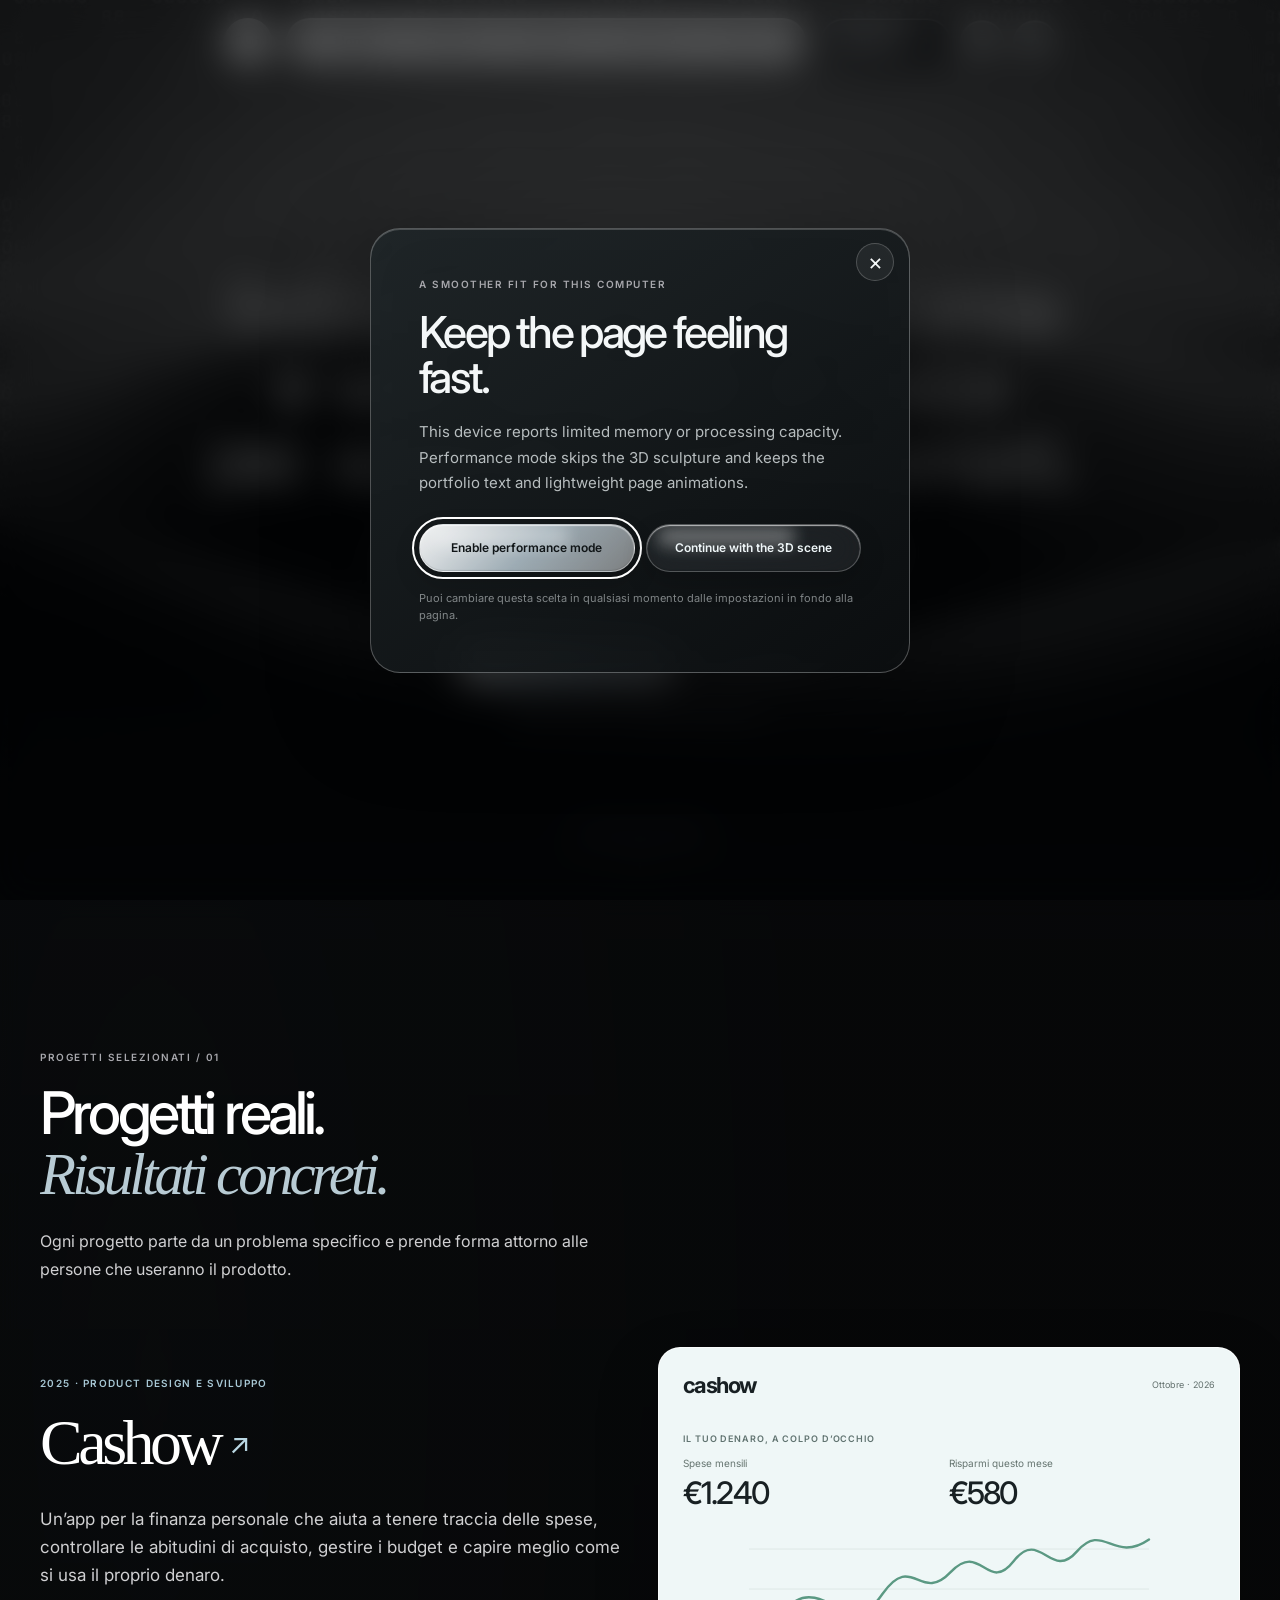
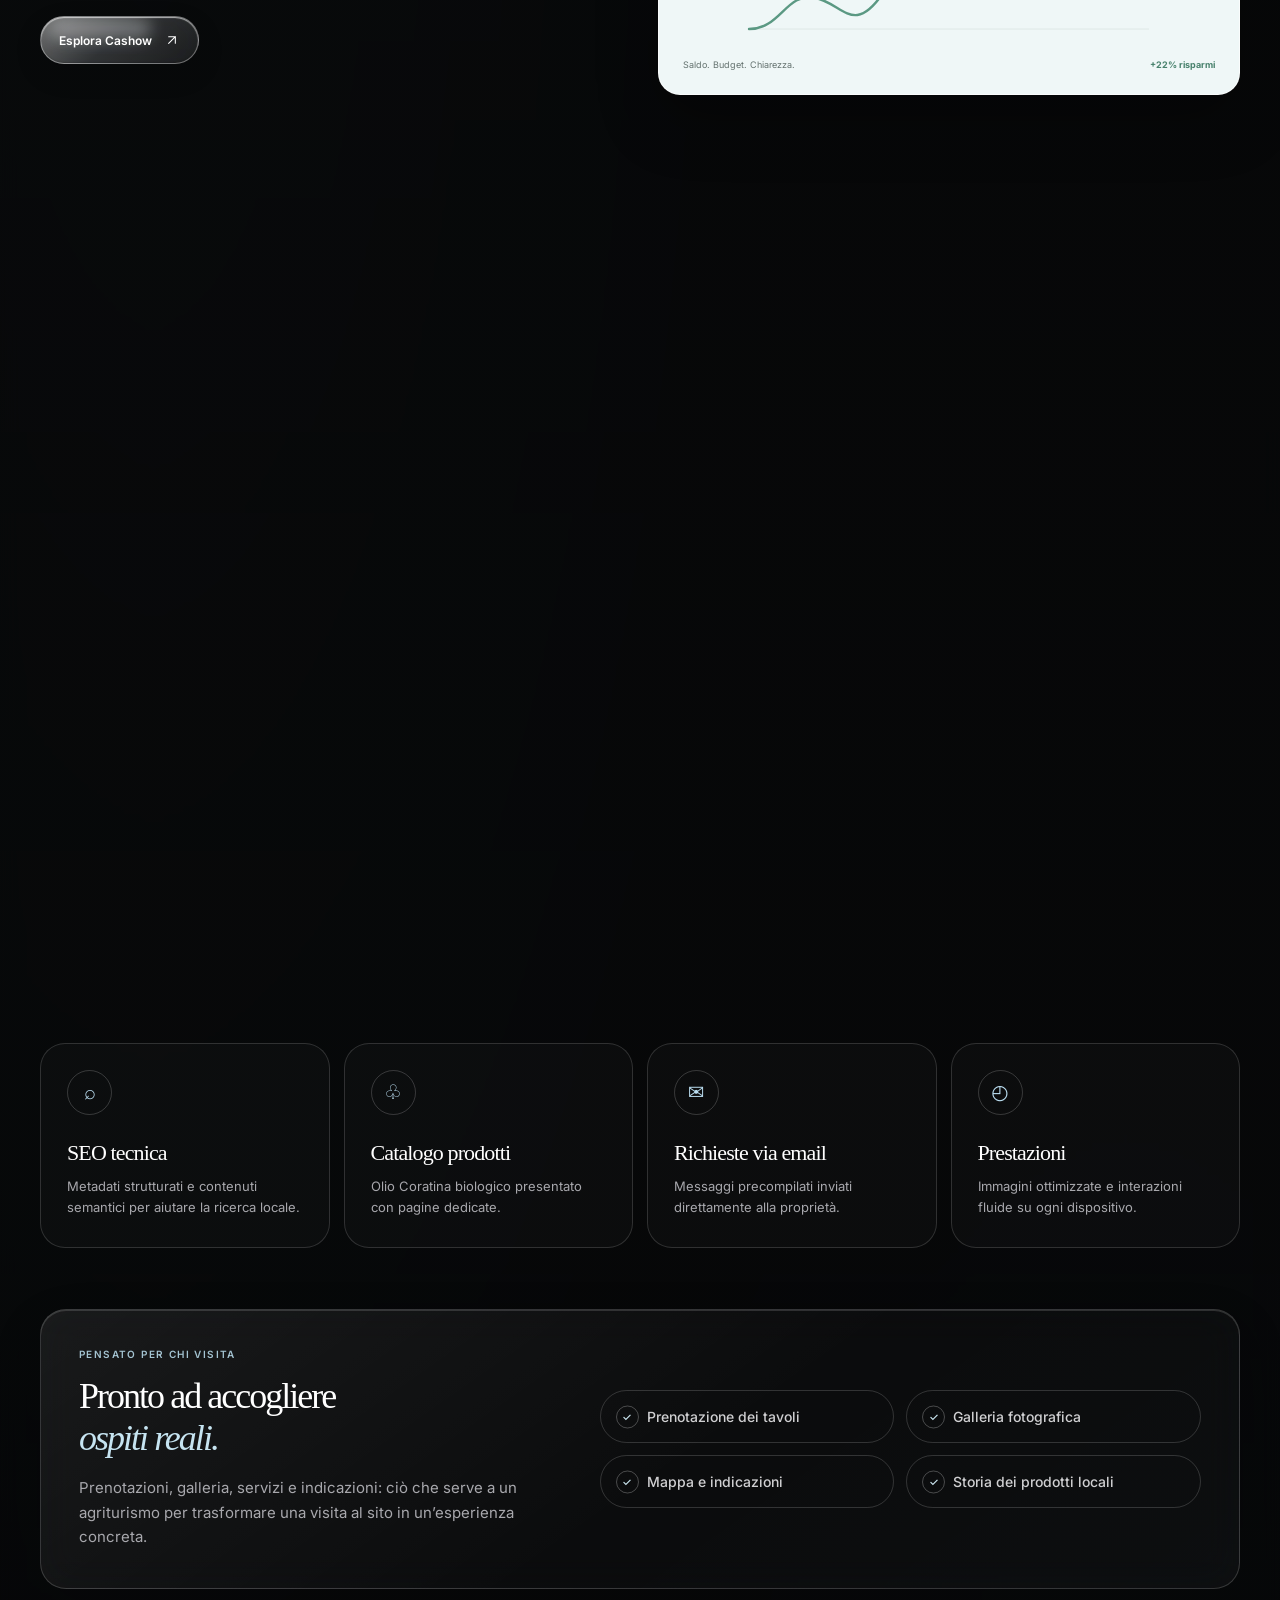
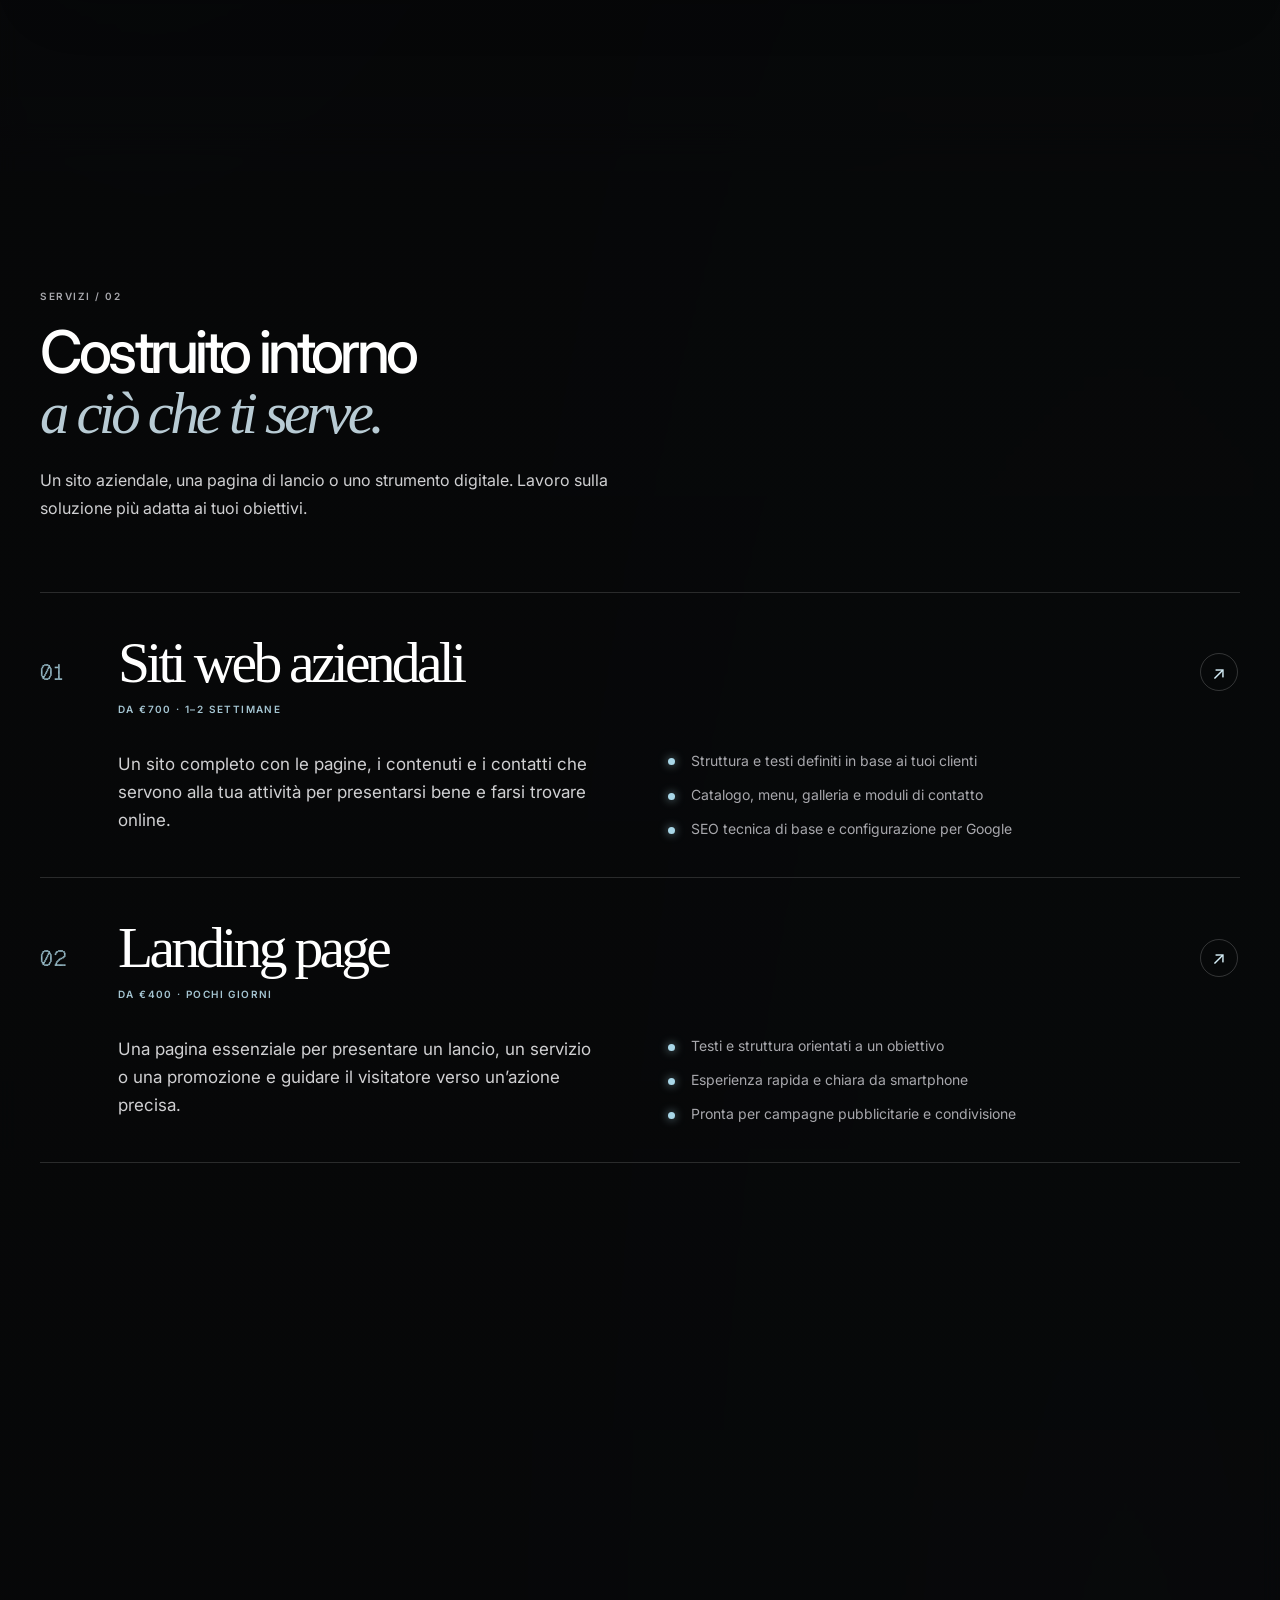
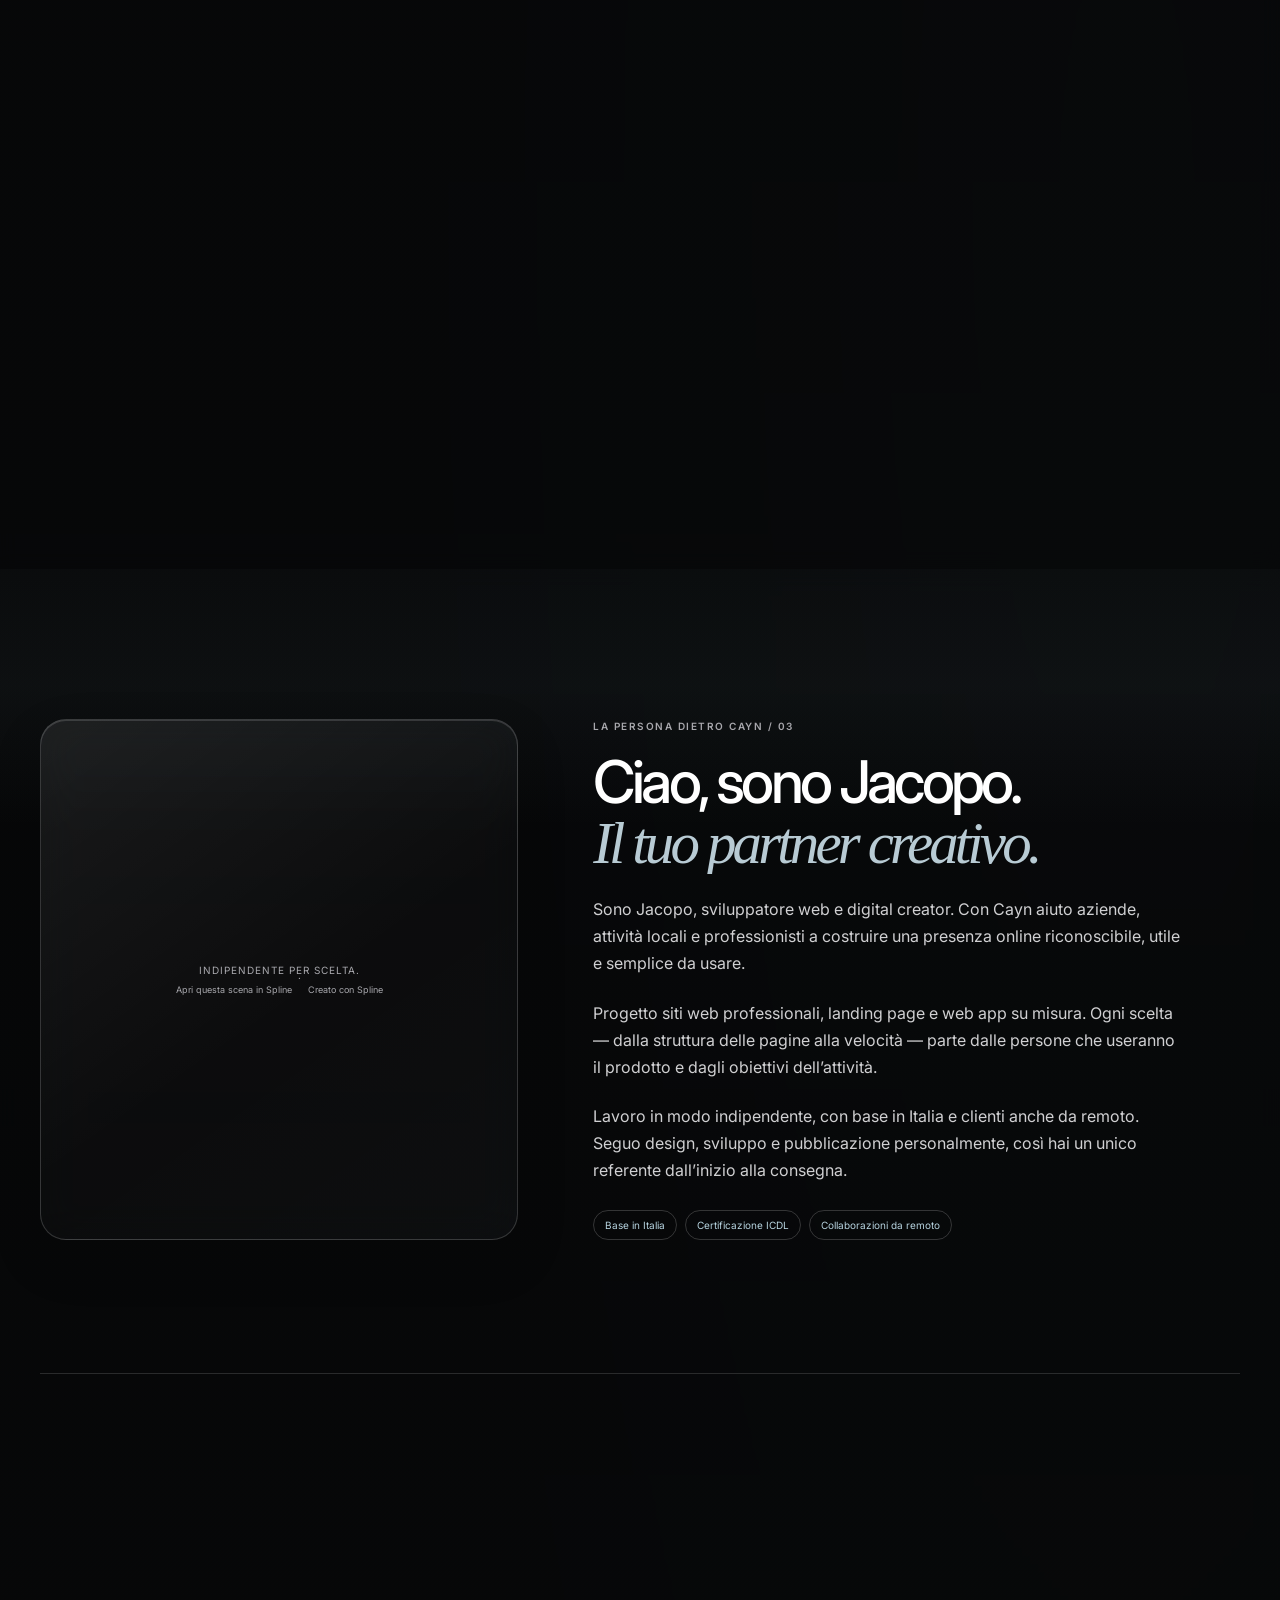
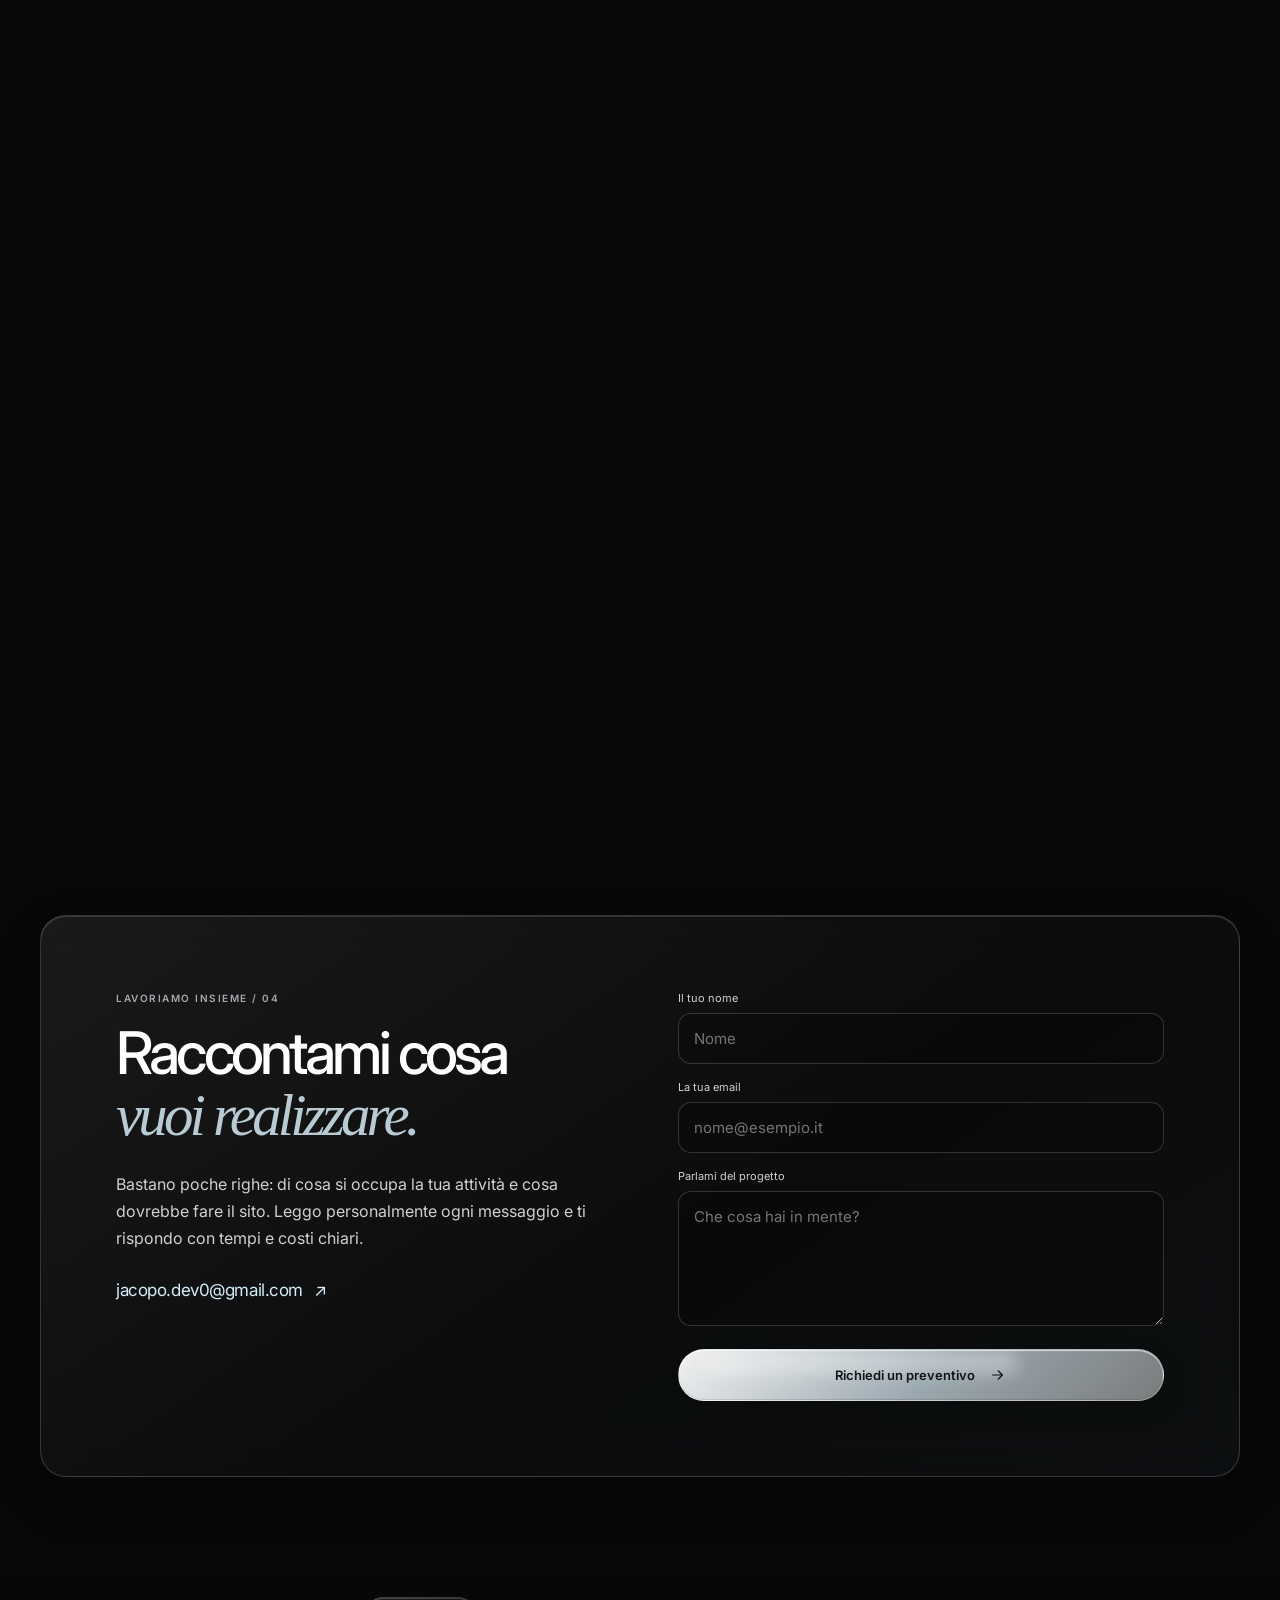
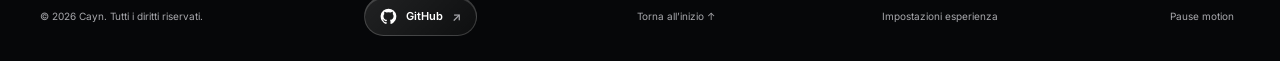
==== commit 7c47781b: "Use the new Moon Spline scene in Italian" ====
--- a/it/index.html
+++ b/it/index.html
@@ -124,7 +124,7 @@
     </div></section>
 
     <section class="scroll-section about-section" id="about" aria-labelledby="about-title"><div class="section-shell about-layout-scroll">
-      <div class="about-monogram glass-card" data-reveal><img src="../assets/cayn-mark.svg" width="220" height="220" alt=""><span>Indipendente per scelta.</span></div>
+      <div class="about-monogram glass-card" data-reveal><div class="about-spline-stage" id="about-spline-stage" data-scene="https://my.spline.design/moonrotationwobble-dSY9Aj5lxzuZak3pIXKrEDZK/" data-spline-state="idle" hidden><p class="spline-status" id="spline-status" role="status" aria-live="polite"></p></div><span>Indipendente per scelta.</span><p class="spline-credit"><a href="https://my.spline.design/moonrotationwobble-dSY9Aj5lxzuZak3pIXKrEDZK/" target="_blank" rel="noopener noreferrer">Apri questa scena in Spline</a><span aria-hidden="true"> · </span><a href="https://spline.design" target="_blank" rel="noopener noreferrer">Creato con Spline</a></p></div>
       <div class="section-intro about-copy-scroll" data-reveal data-delay="1"><p class="scroll-eyebrow">La persona dietro Cayn / 03</p><h2 id="about-title">Ciao, sono Jacopo.<br><em>Il tuo partner creativo.</em></h2><p>Sono Jacopo, sviluppatore web e digital creator. Con Cayn aiuto aziende, attività locali e professionisti a costruire una presenza online riconoscibile, utile e semplice da usare.</p><p>Progetto siti web professionali, landing page e web app su misura. Ogni scelta — dalla struttura delle pagine alla velocità — parte dalle persone che useranno il prodotto e dagli obiettivi dell’attività.</p><p>Lavoro in modo indipendente, con base in Italia e clienti anche da remoto. Seguo design, sviluppo e pubblicazione personalmente, così hai un unico referente dall’inizio alla consegna.</p><div class="about-tags"><span>Base in Italia</span><span>Certificazione ICDL</span><span>Collaborazioni da remoto</span></div></div>
       <div class="process-scroll" data-stagger><article data-reveal><span>01 / ASCOLTO</span><h3>Partiamo dall’idea.</h3><p>Parliamo della tua attività, delle persone che vuoi raggiungere e del risultato che il sito deve ottenere.</p></article><article data-reveal><span>02 / PROGETTO</span><h3>Troviamo la direzione.</h3><p>Definiamo insieme struttura, contenuti e linguaggio visivo, prima di scrivere codice.</p></article><article data-reveal><span>03 / SVILUPPO</span><h3>Lo realizziamo bene.</h3><p>Costruisco un sito responsive, curato nei dettagli e facile da usare su ogni schermo.</p></article><article data-reveal><span>04 / PUBBLICAZIONE</span><h3>Pronto online.</h3><p>Rivediamo il risultato, lo pubblichiamo e ti consegno ciò che serve per gestirlo.</p></article></div>
     </div></section>
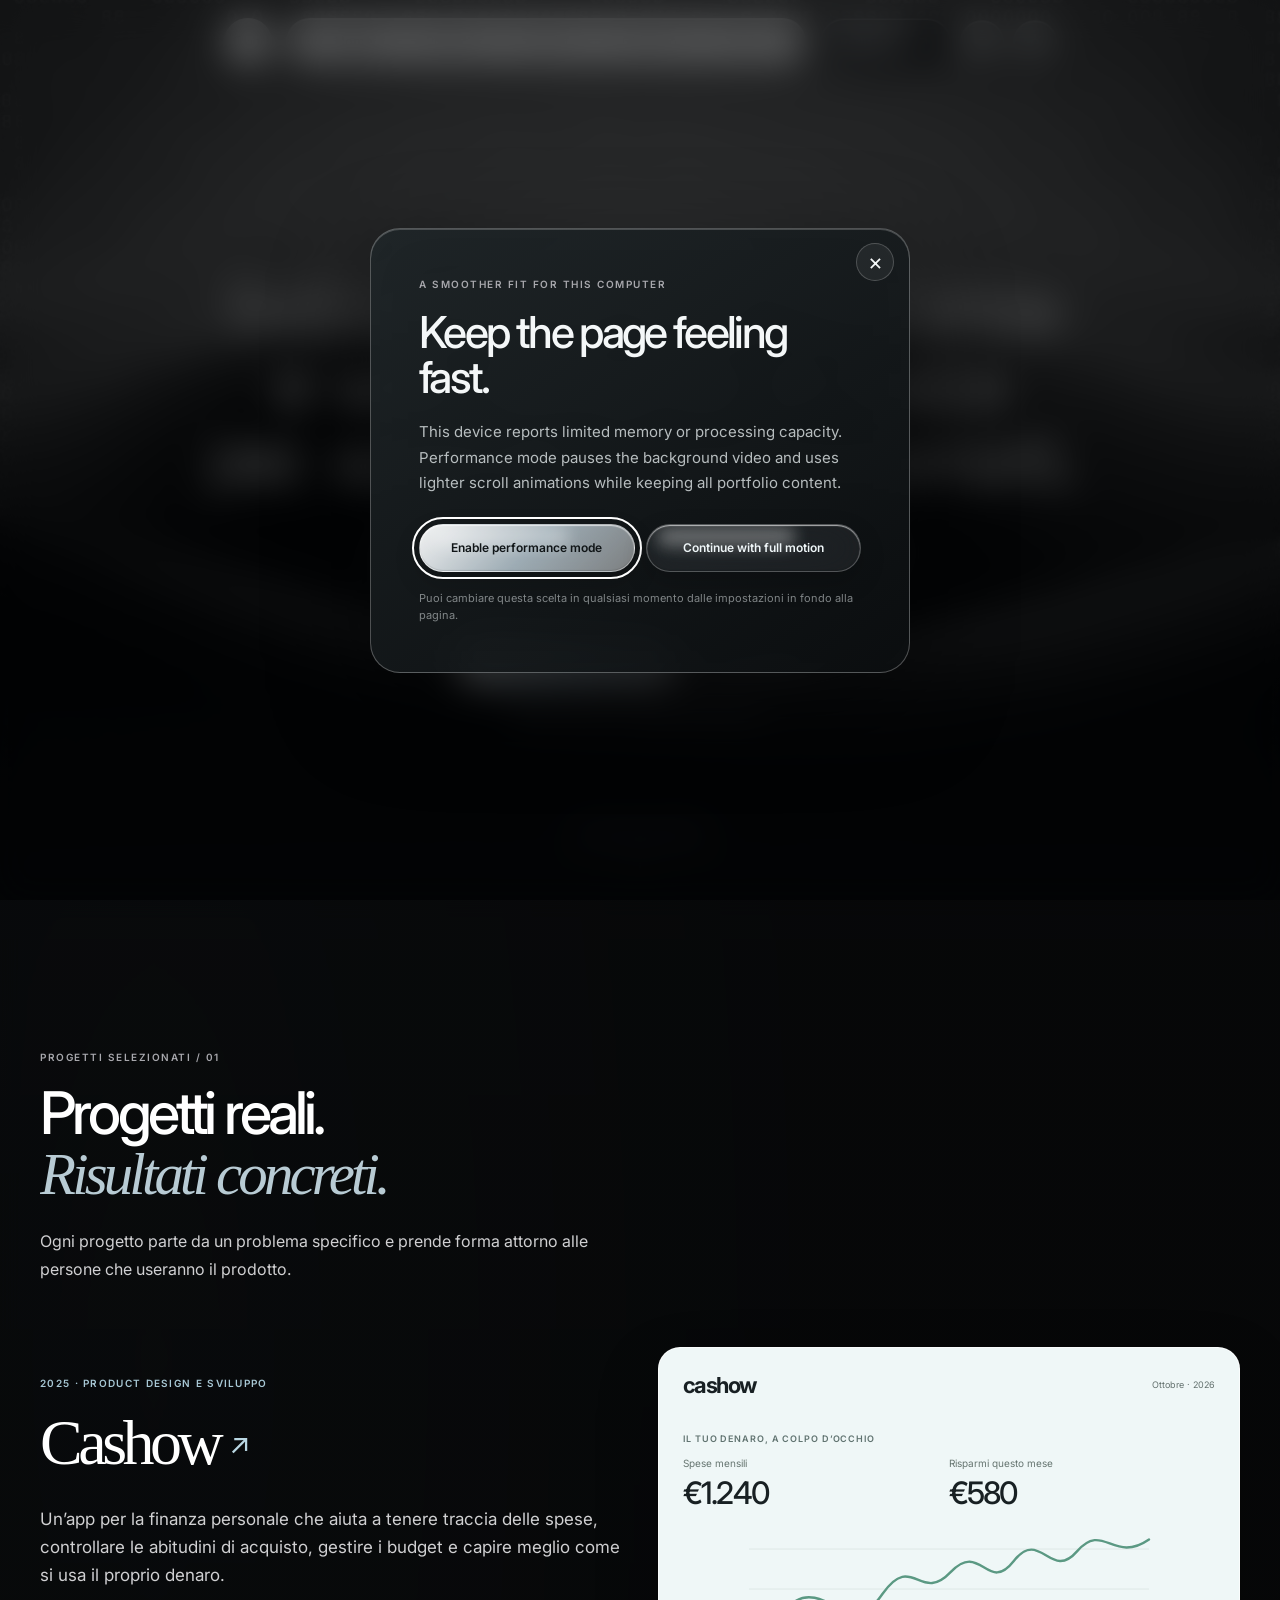
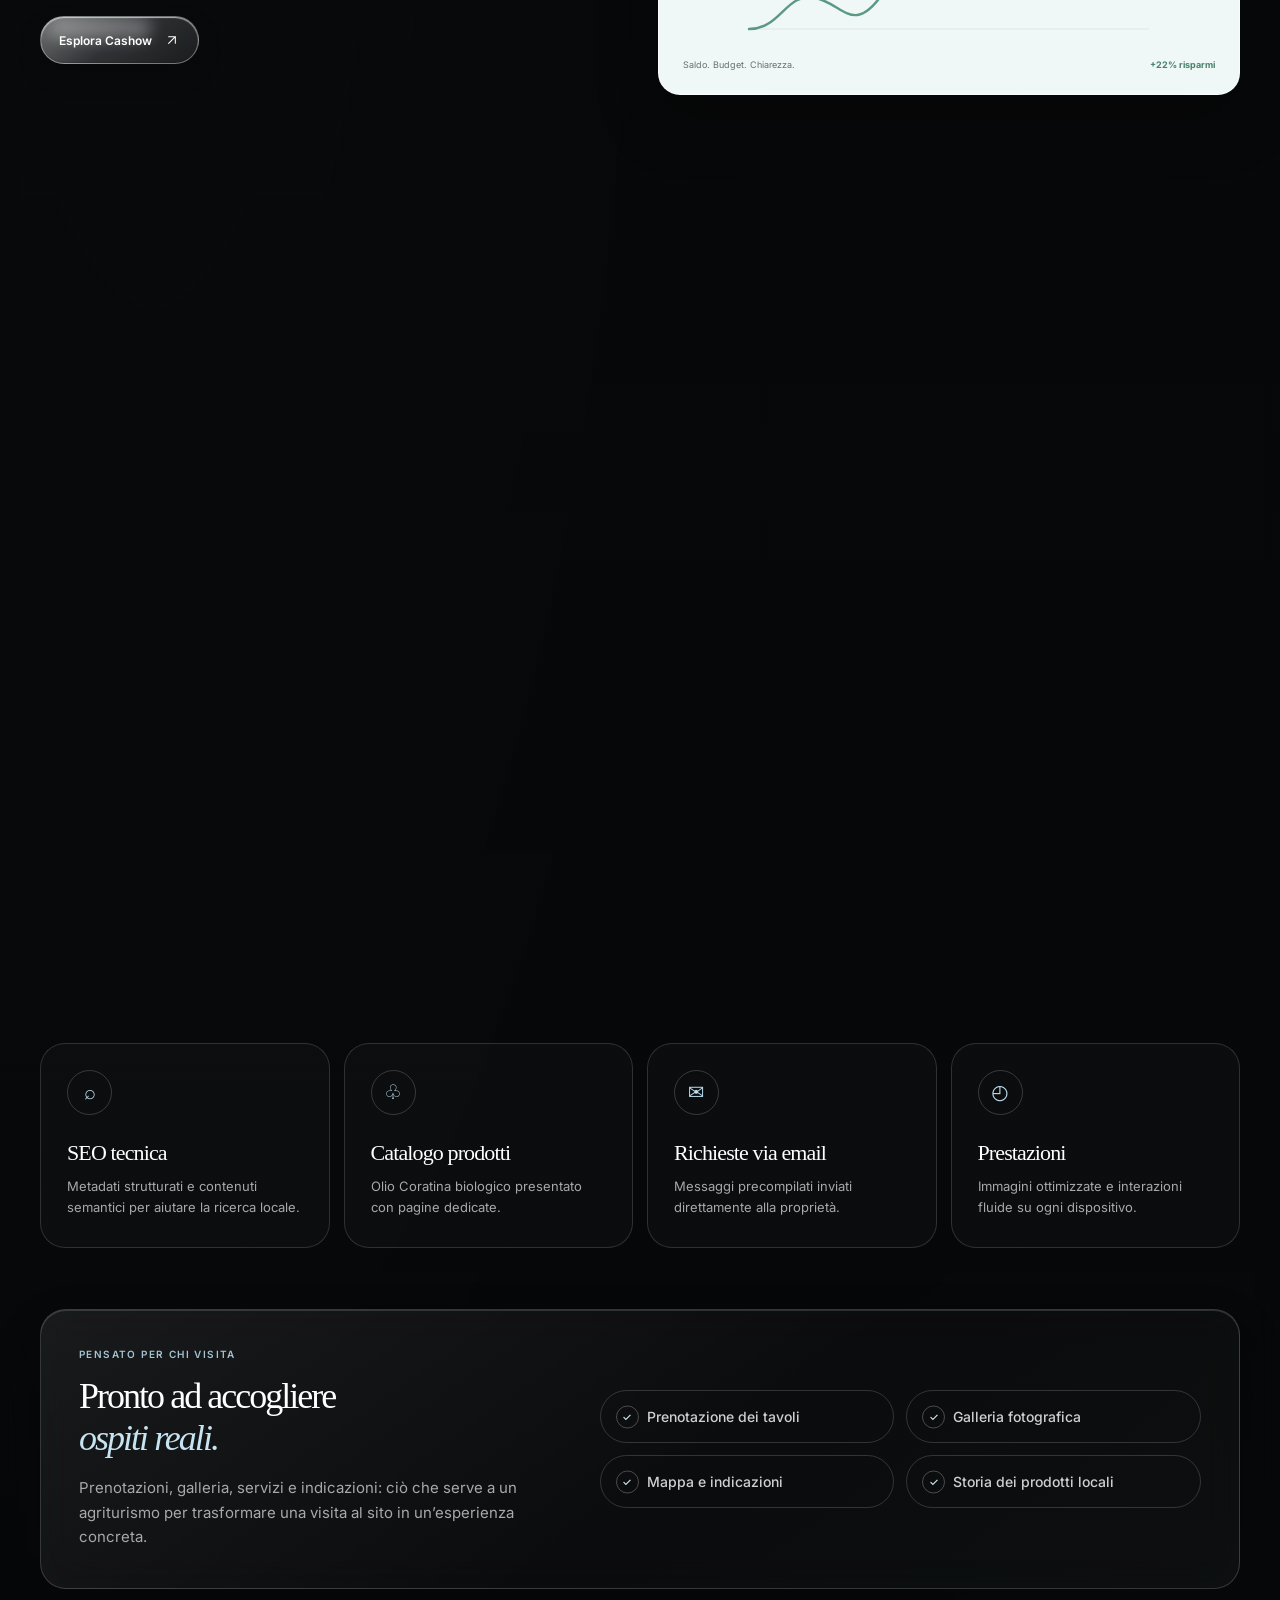
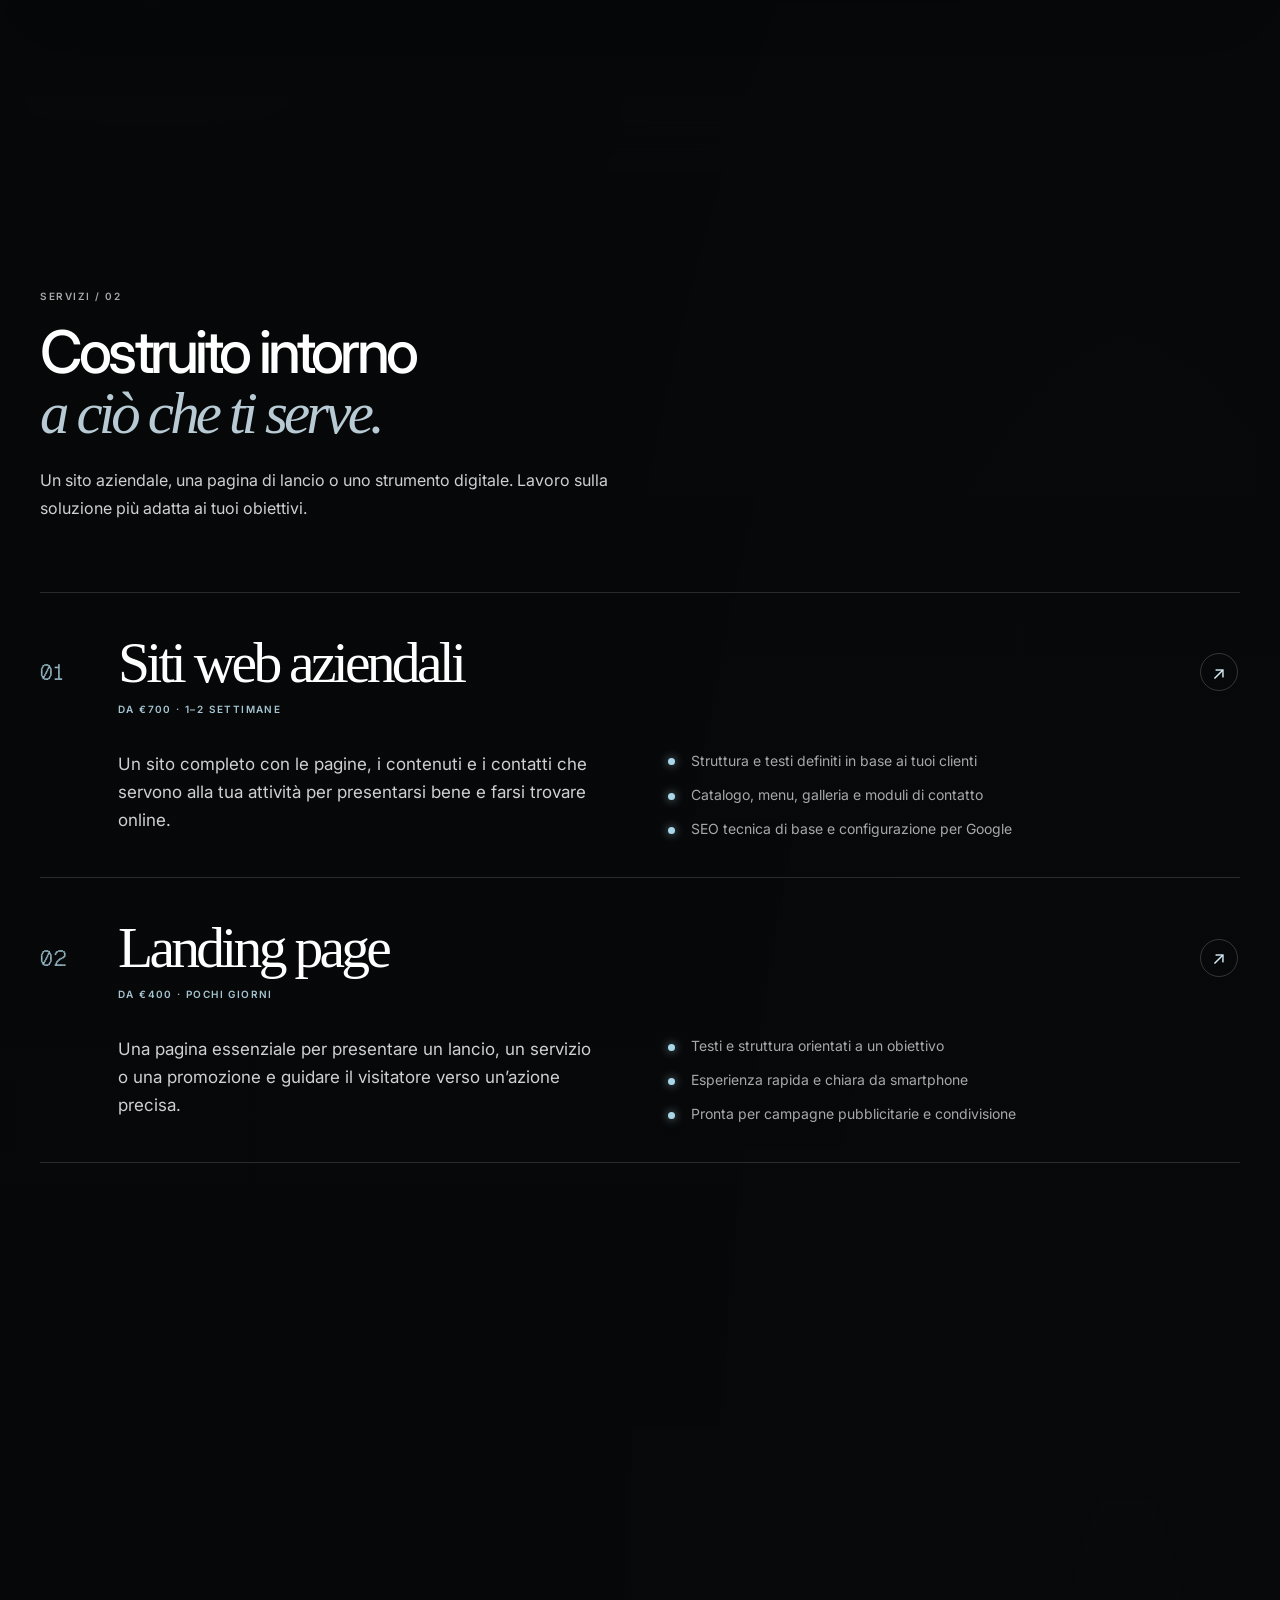
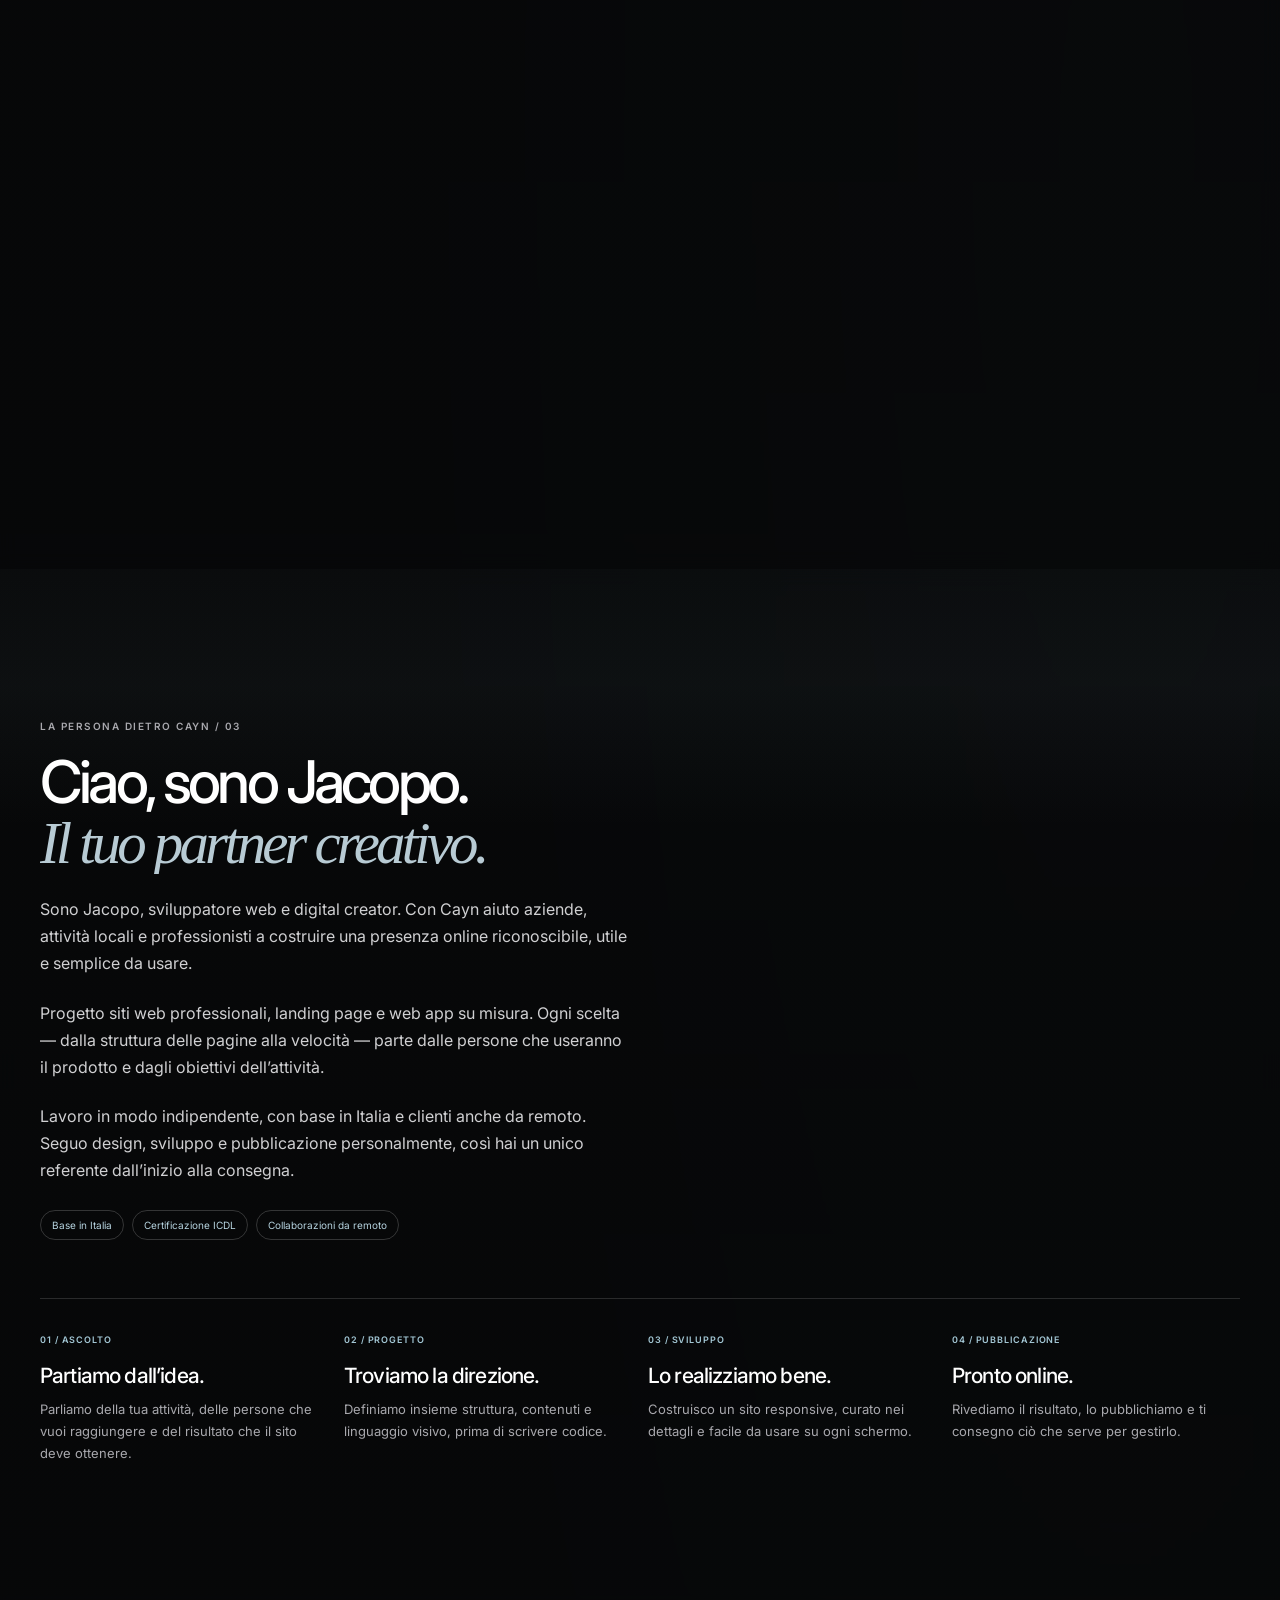
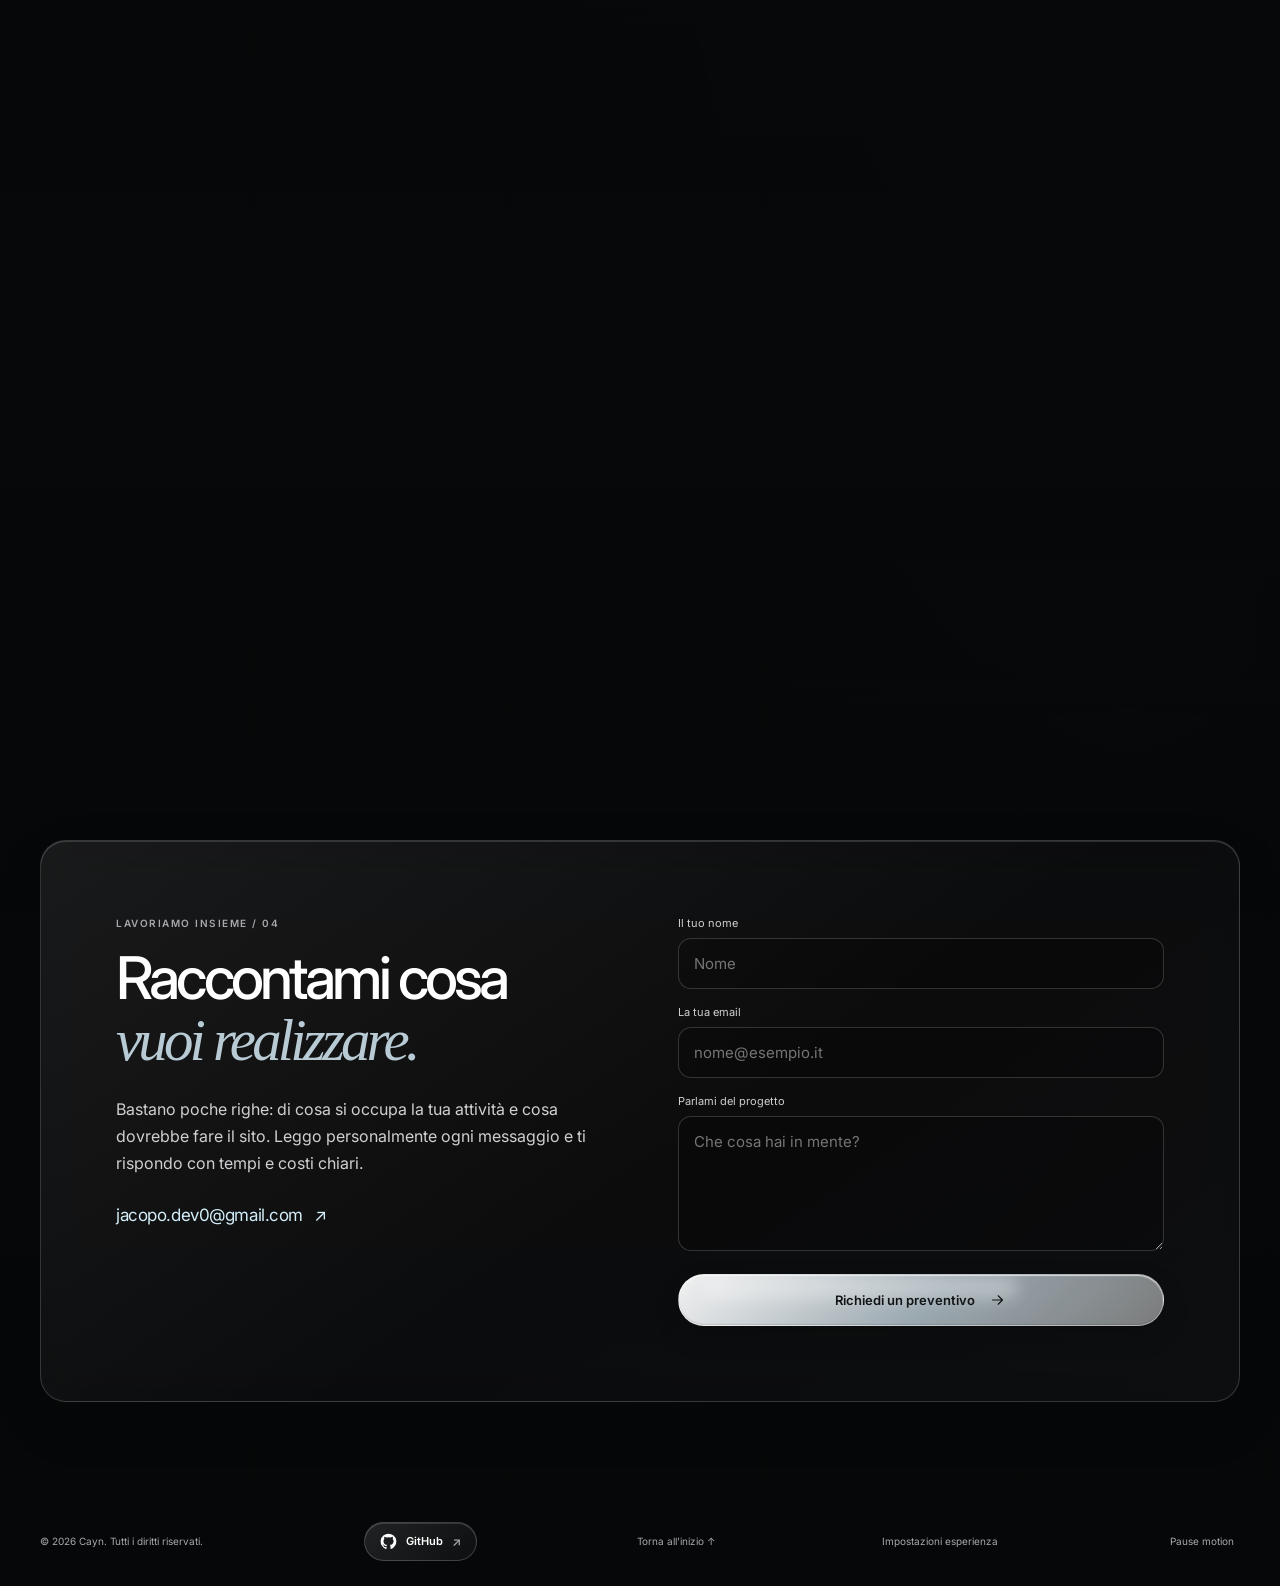
==== commit ab9a4843: "Remove the Spline panel from About" ====
--- a/it/index.html
+++ b/it/index.html
@@ -124,7 +124,7 @@
     </div></section>
 
     <section class="scroll-section about-section" id="about" aria-labelledby="about-title"><div class="section-shell about-layout-scroll">
-      <div class="about-monogram glass-card" data-reveal><div class="about-spline-stage" id="about-spline-stage" data-scene="https://my.spline.design/moonrotationwobble-dSY9Aj5lxzuZak3pIXKrEDZK/" data-spline-state="idle" hidden><p class="spline-status" id="spline-status" role="status" aria-live="polite"></p></div><span>Indipendente per scelta.</span><p class="spline-credit"><a href="https://my.spline.design/moonrotationwobble-dSY9Aj5lxzuZak3pIXKrEDZK/" target="_blank" rel="noopener noreferrer">Apri questa scena in Spline</a><span aria-hidden="true"> · </span><a href="https://spline.design" target="_blank" rel="noopener noreferrer">Creato con Spline</a></p></div>
+      
       <div class="section-intro about-copy-scroll" data-reveal data-delay="1"><p class="scroll-eyebrow">La persona dietro Cayn / 03</p><h2 id="about-title">Ciao, sono Jacopo.<br><em>Il tuo partner creativo.</em></h2><p>Sono Jacopo, sviluppatore web e digital creator. Con Cayn aiuto aziende, attività locali e professionisti a costruire una presenza online riconoscibile, utile e semplice da usare.</p><p>Progetto siti web professionali, landing page e web app su misura. Ogni scelta — dalla struttura delle pagine alla velocità — parte dalle persone che useranno il prodotto e dagli obiettivi dell’attività.</p><p>Lavoro in modo indipendente, con base in Italia e clienti anche da remoto. Seguo design, sviluppo e pubblicazione personalmente, così hai un unico referente dall’inizio alla consegna.</p><div class="about-tags"><span>Base in Italia</span><span>Certificazione ICDL</span><span>Collaborazioni da remoto</span></div></div>
       <div class="process-scroll" data-stagger><article data-reveal><span>01 / ASCOLTO</span><h3>Partiamo dall’idea.</h3><p>Parliamo della tua attività, delle persone che vuoi raggiungere e del risultato che il sito deve ottenere.</p></article><article data-reveal><span>02 / PROGETTO</span><h3>Troviamo la direzione.</h3><p>Definiamo insieme struttura, contenuti e linguaggio visivo, prima di scrivere codice.</p></article><article data-reveal><span>03 / SVILUPPO</span><h3>Lo realizziamo bene.</h3><p>Costruisco un sito responsive, curato nei dettagli e facile da usare su ogni schermo.</p></article><article data-reveal><span>04 / PUBBLICAZIONE</span><h3>Pronto online.</h3><p>Rivediamo il risultato, lo pubblichiamo e ti consegno ciò che serve per gestirlo.</p></article></div>
     </div></section>
--- a/scroll.css
+++ b/scroll.css
@@ -31,10 +31,11 @@
 .glass-icon .icon{width:18px}.glass-icon .moon-icon{display:none}
 [data-theme="light"] .glass-icon .moon-icon{display:block}[data-theme="light"] .glass-icon .sun-icon{display:none}
 .menu-button{display:none;background:rgba(23,24,26,.78)}
-.menu-button span{display:block;width:17px;height:1.5px;background:currentColor;transition:transform .28s var(--ease)}
-.menu-button span+span{margin-top:5px}
-.menu-button[aria-expanded="true"] span:first-child{transform:translateY(3.25px) rotate(45deg)}
-.menu-button[aria-expanded="true"] span:last-child{transform:translateY(-3.25px) rotate(-45deg)}
+.menu-button span{position:absolute;z-index:1;top:50%;left:50%;display:block;width:17px;height:1.5px;margin:0!important;border-radius:2px;background:currentColor;transform-origin:center;transition:transform .28s var(--ease);pointer-events:none}
+.menu-button span:first-child{transform:translate(-50%,calc(-50% - 3px))}
+.menu-button span:last-child{transform:translate(-50%,calc(-50% + 3px))}
+.menu-button[aria-expanded="true"] span:first-child{transform:translate(-50%,-50%) rotate(45deg)}
+.menu-button[aria-expanded="true"] span:last-child{transform:translate(-50%,-50%) rotate(-45deg)}
 .scroll-menu{position:fixed;z-index:19;top:76px;right:16px;width:min(280px,calc(100% - 32px));padding:10px;border:1px solid rgba(255,255,255,.45);border-radius:24px;background:rgba(248,250,251,.92);box-shadow:0 20px 60px rgba(0,0,0,.32),inset 0 1px rgba(255,255,255,.9);backdrop-filter:blur(28px) saturate(160%);-webkit-backdrop-filter:blur(28px) saturate(160%);color:#202124;transform-origin:top right}
 .scroll-menu:not([hidden]){animation:menuReveal .36s var(--ease) both}
 .scroll-menu a{display:block;padding:13px 15px;border-radius:14px;font-size:15px;font-weight:500}.scroll-menu a:hover{background:rgba(0,0,0,.06)}
@@ -58,15 +59,15 @@
 .agri-case>.agri-shot{align-self:center;overflow:hidden;border:1px solid rgba(255,255,255,.35);border-radius:20px;background:#dbd8cf;box-shadow:0 30px 60px rgba(0,0,0,.27);transform:rotate(-2deg);transition:transform .6s var(--ease)}.agri-shot:hover{transform:rotate(0) translateY(-5px)}.browser-chrome{display:flex;align-items:center;gap:25px;height:30px;padding:0 12px;background:#f3f0eb;color:#67645c;font-size:8px}.browser-chrome span:first-child{font-size:7px;letter-spacing:2px}.agri-shot img{width:100%;height:auto}
 .feature-grid{grid-column:1/-1;display:grid;grid-template-columns:repeat(4,1fr);gap:14px;margin-top:46px}.feature-grid article{min-height:205px;padding:26px;border:1px solid rgba(255,255,255,.15);border-radius:25px;background:rgba(255,255,255,.025);transition:transform .4s var(--ease),background .4s}.feature-grid article:hover{transform:translateY(-7px);background:rgba(255,255,255,.06)}.feature-grid article>span{display:grid;place-items:center;width:45px;height:45px;border:1px solid rgba(255,255,255,.18);border-radius:50%;color:#baddf0;font-size:20px}.feature-grid h4{margin-top:25px!important;font-family:Georgia,"Times New Roman",serif;font-size:22px;font-weight:400;letter-spacing:-.04em}.feature-grid p{margin-top:10px!important;color:var(--muted);font-size:13px;line-height:1.6}.guests-card{grid-column:1/-1;display:grid;grid-template-columns:1fr 1.25fr;align-items:center;gap:40px;margin-top:25px;padding:38px}.guests-card h4{margin-top:15px!important;font-family:Georgia,"Times New Roman",serif;font-size:36px;font-weight:400;letter-spacing:-.055em}.guests-card h4 em{color:#c6e4f1;font-weight:400}.guests-card>div>p:last-child{max-width:520px;margin-top:17px!important;color:var(--muted);font-size:15px;line-height:1.65}.guests-card ul{display:grid;grid-template-columns:1fr 1fr;gap:12px;margin:0;padding:0;list-style:none}.guests-card li{position:relative;padding:17px 18px 17px 46px;border:1px solid rgba(255,255,255,.16);border-radius:999px;color:var(--secondary);font-size:14px;font-weight:500}.guests-card li::before{position:absolute;top:50%;left:15px;display:grid;place-items:center;width:21px;height:21px;border:1px solid rgba(255,255,255,.25);border-radius:50%;color:#d0ecf6;content:"✓";font-size:11px;transform:translateY(-50%)}
 .services-section{background:linear-gradient(180deg,#070809,#0d1112 50%,#070809)}.services-intro{margin-bottom:70px}.service-stack{border-top:1px solid rgba(255,255,255,.14)}.service-block{padding:37px 0;border-bottom:1px solid rgba(255,255,255,.14)}.service-block>header{display:grid;grid-template-columns:60px 1fr 40px;align-items:center;gap:18px}.service-block header>span{color:#b9e5f4;font-family:var(--font-display);font-size:22px}.service-block h3{font-family:Georgia,"Times New Roman",serif;font-size:clamp(35px,4.5vw,62px);font-weight:400;letter-spacing:-.065em}.service-block header p{margin-top:8px!important;color:#a5c5d2;font-size:10px;font-weight:600;letter-spacing:.14em;text-transform:uppercase}.service-block header i{display:grid;place-items:center;width:38px;height:38px;border:1px solid rgba(255,255,255,.18);border-radius:50%;color:#d6eff8;font-size:18px;font-style:normal;transition:transform .35s var(--ease)}.service-block:hover header i{transform:rotate(45deg)}.service-detail{display:grid;grid-template-columns:1fr 1fr;gap:70px;max-width:1030px;margin:35px 0 0 78px}.service-detail>p{color:var(--secondary);font-size:17px;line-height:1.65}.service-detail ul{margin:0;padding:0;list-style:none}.service-detail li{position:relative;padding-left:23px;color:var(--muted);font-size:14px;line-height:1.58}.service-detail li+li{margin-top:12px}.service-detail li::before{position:absolute;top:.62em;left:0;width:7px;height:7px;border-radius:50%;background:#a9d7e8;box-shadow:0 0 10px rgba(169,215,232,.7);content:""}
-.about-section{background:linear-gradient(180deg,#080a0b,#071013 50%,#08090a)}.about-layout-scroll{display:grid;grid-template-columns:.85fr 1.15fr;gap:75px}.about-monogram{display:flex;align-items:center;justify-content:center;flex-direction:column;min-height:405px;padding:30px}.about-monogram img{width:100%;max-width:380px;filter:brightness(1.25) saturate(.7)}.about-monogram span{margin-top:-25px;color:var(--muted);font-size:10px;letter-spacing:.1em;text-transform:uppercase}.about-copy-scroll{align-self:center;margin:0}.about-copy-scroll>p:not(.scroll-eyebrow){color:var(--secondary);font-size:16px;line-height:1.7}.about-copy-scroll>p+p{margin-top:14px!important}.local-search-title{margin-top:25px!important;color:var(--text);font-size:clamp(19px,2vw,24px);font-weight:500;letter-spacing:-.04em;line-height:1.25}.about-copy-scroll .local-search-title+p{margin-top:10px!important}.about-tags{display:flex;flex-wrap:wrap;gap:8px;margin-top:25px}.about-tags span{padding:8px 11px;border:1px solid rgba(255,255,255,.18);border-radius:999px;color:#b7d4e0;font-size:10px}.process-scroll{grid-column:1/-1;display:grid;grid-template-columns:repeat(4,1fr);gap:16px;margin-top:58px;padding-top:28px;border-top:1px solid rgba(255,255,255,.14)}.process-scroll article{padding-right:16px}.process-scroll article>span{color:#a4c8d6;font-size:9px;font-weight:600;letter-spacing:.1em}.process-scroll h3{margin-top:16px!important;font-size:21px;font-weight:500;letter-spacing:-.04em}.process-scroll p{margin-top:10px!important;color:var(--muted);font-size:13px;line-height:1.7}
+.about-section{background:linear-gradient(180deg,#080a0b,#071013 50%,#08090a)}.about-layout-scroll{display:grid;grid-template-columns:minmax(0,1fr);gap:0}.about-copy-scroll{align-self:center;max-width:930px;margin:0}.about-copy-scroll>p:not(.scroll-eyebrow){color:var(--secondary);font-size:16px;line-height:1.7}.about-copy-scroll>p+p{margin-top:14px!important}.local-search-title{margin-top:25px!important;color:var(--text);font-size:clamp(19px,2vw,24px);font-weight:500;letter-spacing:-.04em;line-height:1.25}.about-copy-scroll .local-search-title+p{margin-top:10px!important}.about-tags{display:flex;flex-wrap:wrap;gap:8px;margin-top:25px}.about-tags span{padding:8px 11px;border:1px solid rgba(255,255,255,.18);border-radius:999px;color:#b7d4e0;font-size:10px}.process-scroll{grid-column:1/-1;display:grid;grid-template-columns:repeat(4,1fr);gap:16px;margin-top:58px;padding-top:28px;border-top:1px solid rgba(255,255,255,.14)}.process-scroll article{padding-right:16px}.process-scroll article>span{color:#a4c8d6;font-size:9px;font-weight:600;letter-spacing:.1em}.process-scroll h3{margin-top:16px!important;font-size:21px;font-weight:500;letter-spacing:-.04em}.process-scroll p{margin-top:10px!important;color:var(--muted);font-size:13px;line-height:1.7}
 .faq-grid-scroll{display:grid;grid-template-columns:.85fr 1.15fr;gap:80px}.faq-grid-scroll .section-intro{margin:0}.price-snapshot{display:grid;grid-template-columns:1fr auto;gap:11px;margin-top:32px;padding:21px}.price-snapshot span{color:var(--muted);font-size:11px}.price-snapshot strong{font-size:14px;font-weight:500}.scroll-faq details{border-top:1px solid rgba(255,255,255,.16)}.scroll-faq details:last-child{border-bottom:1px solid rgba(255,255,255,.16)}.scroll-faq summary{display:flex;align-items:center;justify-content:space-between;gap:20px;padding:22px 0;cursor:pointer;font-size:16px;font-weight:500;letter-spacing:-.02em;list-style:none}.scroll-faq summary::-webkit-details-marker{display:none}.scroll-faq summary span{font-size:25px;font-weight:400;transition:transform .3s var(--ease)}.scroll-faq details[open] summary span{transform:rotate(45deg)}.scroll-faq details>p{max-width:750px;margin:0 35px 22px 0!important;color:var(--muted);font-size:14px;line-height:1.75}
 .contact-section-scroll{padding-bottom:95px;background:linear-gradient(180deg,#080a0b,#060708)}.contact-layout-scroll{display:grid;grid-template-columns:1fr 1fr;gap:75px;padding:clamp(30px,6vw,75px)}.contact-layout-scroll>div>p:not(.scroll-eyebrow){max-width:500px;margin-top:25px!important;color:var(--secondary);font-size:16px;line-height:1.7}.email-scroll{display:inline-flex;gap:11px;margin-top:28px;color:#d3eef9;font-size:17px;letter-spacing:-.025em}.email-scroll:hover{text-decoration:underline;text-underline-offset:5px}.contact-layout-scroll form{display:flex;flex-direction:column;gap:16px}.contact-layout-scroll label{color:var(--secondary);font-size:11px}.contact-layout-scroll input,.contact-layout-scroll textarea{width:100%;margin-top:8px;padding:14px 15px;border:1px solid rgba(255,255,255,.17);border-radius:13px;background:rgba(0,0,0,.17);color:var(--text);font-size:15px;line-height:1.4;outline:none;transition:border-color .2s,background .2s}.contact-layout-scroll input:focus,.contact-layout-scroll textarea:focus{border-color:rgba(211,238,249,.62);background:rgba(255,255,255,.06)}.contact-layout-scroll textarea{resize:vertical;min-height:125px}.contact-layout-scroll .primary-glass{width:100%;margin-top:4px}.form-status{color:#b9dbea!important;font-size:11px!important;line-height:1.6}
 .scroll-footer{display:flex;align-items:center;justify-content:space-between;gap:20px;padding:25px max(28px,calc((100% - 1200px)/2));border-top:1px solid rgba(255,255,255,.12);background:#050607;color:var(--muted);font-size:10px}.scroll-footer a:hover{color:var(--text)}.scroll-footer button{border:0;background:none;color:var(--muted);font-size:10px}.scroll-footer button:hover{color:var(--text)}
 .js-ready [data-reveal]{opacity:0;transform:translateY(34px) scale(.985);filter:blur(7px);transition:opacity .82s var(--ease),transform .82s var(--ease),filter .82s var(--ease)}.js-ready [data-reveal].is-visible{opacity:1;transform:none;filter:none}.js-ready [data-reveal][data-delay="1"]{transition-delay:.12s}.hero-reveal{animation:heroReveal .8s var(--ease) both}.scroll-title span{animation:heroLine .92s var(--ease) both}.scroll-title span:nth-child(1){animation-delay:.11s}.scroll-title span:nth-child(2){animation-delay:.24s}.scroll-title span:nth-child(3){animation-delay:.37s}.scroll-lede.hero-reveal{animation-delay:.4s}.hero-ctas.hero-reveal{animation-delay:.52s}.availability.hero-reveal{animation-delay:.64s}
 @keyframes heroReveal{from{opacity:0;transform:translateY(22px);filter:blur(6px)}to{opacity:1;transform:none;filter:none}}@keyframes heroLine{from{opacity:0;transform:translateY(18px);filter:blur(5px)}to{opacity:1;transform:none;filter:none}}@keyframes lineDraw{to{stroke-dashoffset:0}}@keyframes scrollCue{0%,100%{transform:scaleY(.4);transform-origin:top;opacity:.4}48%{transform:scaleY(1);transform-origin:top;opacity:1}49%{transform:scaleY(1);transform-origin:bottom}100%{transform:scaleY(.4);transform-origin:bottom}}@keyframes menuReveal{from{opacity:0;transform:translateY(-10px) scale(.96)}to{opacity:1;transform:none}}
 [data-theme="light"] body{background:#eaebec!important}[data-theme="light"] .scroll-section{border-color:rgba(0,0,0,.12);background:linear-gradient(180deg,rgba(240,241,242,.78),rgba(246,247,248,.95))}[data-theme="light"] .services-section,[data-theme="light"] .about-section,[data-theme="light"] .contact-section-scroll{background:linear-gradient(180deg,#edf0f1,#f7f8f9)}[data-theme="light"] .scroll-hero::before{background:rgba(255,255,255,.16)}[data-theme="light"] .scroll-nav{border-color:rgba(255,255,255,.75)}[data-theme="light"] .glass-button,[data-theme="light"] .glass-icon{border-color:rgba(255,255,255,.8);background:linear-gradient(140deg,rgba(255,255,255,.86),rgba(225,243,251,.45));box-shadow:inset 0 1px rgba(255,255,255,.9),0 10px 25px rgba(0,0,0,.12);color:#202124}[data-theme="light"] .mini-button{color:#fff;background:linear-gradient(140deg,rgba(31,33,35,.83),rgba(64,68,70,.7))}[data-theme="light"] .glass-card{border-color:rgba(0,0,0,.11);background:linear-gradient(145deg,rgba(255,255,255,.65),rgba(255,255,255,.24));box-shadow:inset 0 1px rgba(255,255,255,.8),0 20px 40px rgba(0,0,0,.08)}[data-theme="light"] .feature-grid article,[data-theme="light"] .service-stack,[data-theme="light"] .service-block,[data-theme="light"] .process-scroll,[data-theme="light"] .scroll-faq details,[data-theme="light"] .scroll-footer{border-color:rgba(0,0,0,.13)}[data-theme="light"] .feature-grid article{background:rgba(255,255,255,.34)}[data-theme="light"] .quiet-link{color:#202124}[data-theme="light"] .scroll-footer{background:#e8eaeb}
-@media(max-width:840px){.scroll-header{justify-content:space-between}.scroll-nav{display:none}.menu-button{display:block}.case-study{grid-template-columns:1fr;gap:30px}.case-study+.case-study{margin-top:100px}.cashow-dashboard{max-width:580px;width:100%;justify-self:center}.agri-case>.agri-shot{order:2}.agri-case>.case-copy{order:1}.outcomes-grid{order:3}.feature-grid{grid-template-columns:1fr 1fr}.guests-card{grid-template-columns:1fr;gap:28px}.about-layout-scroll,.faq-grid-scroll,.contact-layout-scroll{grid-template-columns:1fr;gap:38px}.about-monogram{min-height:280px}.process-scroll{grid-template-columns:1fr 1fr}.service-detail{margin-left:0}.scroll-section{padding-left:22px;padding-right:22px}}
-@media(max-width:560px){.scroll-header{top:12px;width:calc(100% - 24px)}.scroll-header.is-scrolled{padding:5px;border:1px solid rgba(255,255,255,.2);border-radius:27px;background:rgba(8,10,11,.66);box-shadow:0 10px 28px rgba(0,0,0,.2);backdrop-filter:blur(22px);-webkit-backdrop-filter:blur(22px)}.scroll-logo{width:44px;height:44px}.mini-button{display:none}.glass-icon{width:44px;height:44px}.scroll-actions{gap:8px}.scroll-hero{min-height:100svh;padding:118px 20px 65px}.scroll-title{font-size:9vw;letter-spacing:-.085em;line-height:1.06}.scroll-title span{white-space:normal}.scroll-lede{font-size:14px;line-height:1.57}.hero-ctas{gap:18px;margin-top:24px}.primary-glass{min-height:48px;padding:0 18px;font-size:12px}.quiet-link{font-size:11px}.availability{font-size:9px}.scroll-cue{bottom:18px}.scroll-section{padding:76px 16px}.section-intro{margin-bottom:40px}.section-intro h2,.contact-layout-scroll h2{font-size:38px}.section-intro>p:not(.scroll-eyebrow){font-size:14px}.case-study{margin-top:48px}.case-study+.case-study{margin-top:80px}.case-copy h3{font-size:49px}.case-lede{font-size:15px}.cashow-dashboard{padding:18px;transform:none}.dashboard-metrics b{font-size:26px}.scroll-chart{height:88px}.outcomes-grid{grid-template-columns:1fr;gap:12px;margin-top:15px}.outcomes-grid .glass-card{padding:20px;border-radius:21px}.outcomes-grid .glass-card>p:last-child{font-size:14px}.agri-case>.agri-shot{transform:none}.feature-grid{grid-template-columns:1fr 1fr;gap:9px;margin-top:31px}.feature-grid article{min-height:190px;padding:16px;border-radius:20px}.feature-grid article>span{width:36px;height:36px;font-size:16px}.feature-grid h4{margin-top:17px!important;font-size:18px}.feature-grid p{font-size:12px}.guests-card{margin-top:16px;padding:23px;border-radius:21px}.guests-card h4{font-size:31px}.guests-card>div>p:last-child{font-size:14px}.guests-card ul{grid-template-columns:1fr;gap:8px}.guests-card li{padding:13px 14px 13px 39px;font-size:13px}.guests-card li::before{left:12px}.service-block{padding:27px 0}.service-block>header{grid-template-columns:31px 1fr 28px;gap:10px}.service-block header>span{font-size:16px}.service-block h3{font-size:37px}.service-block header p{font-size:8px;line-height:1.5}.service-block header i{width:28px;height:28px;font-size:14px}.service-detail{grid-template-columns:1fr;gap:18px;margin-top:27px}.service-detail>p{font-size:15px}.service-detail li{font-size:13px}.about-monogram{min-height:220px}.about-monogram img{max-width:260px}.about-copy-scroll>p:not(.scroll-eyebrow){font-size:14px}.process-scroll{grid-template-columns:1fr 1fr;gap:26px 12px;margin-top:38px}.process-scroll h3{font-size:17px}.process-scroll p{font-size:12px}.faq-grid-scroll{gap:36px}.scroll-faq summary{padding:19px 0;font-size:14px}.scroll-faq details>p{margin-right:4px!important;font-size:13px}.contact-layout-scroll{padding:25px 20px;border-radius:22px}.contact-layout-scroll>div>p:not(.scroll-eyebrow){font-size:14px}.email-scroll{font-size:15px}.scroll-footer{padding:20px 16px;font-size:9px}.scroll-footer button{font-size:9px}}
+@media(max-width:840px){.scroll-header{justify-content:space-between}.scroll-nav{display:none}.menu-button{display:block}.case-study{grid-template-columns:1fr;gap:30px}.case-study+.case-study{margin-top:100px}.cashow-dashboard{max-width:580px;width:100%;justify-self:center}.agri-case>.agri-shot{order:2}.agri-case>.case-copy{order:1}.outcomes-grid{order:3}.feature-grid{grid-template-columns:1fr 1fr}.guests-card{grid-template-columns:1fr;gap:28px}.about-layout-scroll,.faq-grid-scroll,.contact-layout-scroll{grid-template-columns:1fr;gap:38px}.about-layout-scroll{gap:0}.process-scroll{grid-template-columns:1fr 1fr}.service-detail{margin-left:0}.scroll-section{padding-left:22px;padding-right:22px}}
+@media(max-width:560px){.scroll-header{top:12px;width:calc(100% - 24px)}.scroll-header.is-scrolled{padding:5px;border:1px solid rgba(255,255,255,.2);border-radius:27px;background:rgba(8,10,11,.66);box-shadow:0 10px 28px rgba(0,0,0,.2);backdrop-filter:blur(22px);-webkit-backdrop-filter:blur(22px)}.scroll-logo{width:44px;height:44px}.mini-button{display:none}.glass-icon{width:44px;height:44px}.scroll-actions{gap:8px}.scroll-hero{min-height:100svh;padding:118px 20px 65px}.scroll-title{font-size:9vw;letter-spacing:-.085em;line-height:1.06}.scroll-title span{white-space:normal}.scroll-lede{font-size:14px;line-height:1.57}.hero-ctas{gap:18px;margin-top:24px}.primary-glass{min-height:48px;padding:0 18px;font-size:12px}.quiet-link{font-size:11px}.availability{font-size:9px}.scroll-cue{bottom:18px}.scroll-section{padding:76px 16px}.section-intro{margin-bottom:40px}.section-intro h2,.contact-layout-scroll h2{font-size:38px}.section-intro>p:not(.scroll-eyebrow){font-size:14px}.case-study{margin-top:48px}.case-study+.case-study{margin-top:80px}.case-copy h3{font-size:49px}.case-lede{font-size:15px}.cashow-dashboard{padding:18px;transform:none}.dashboard-metrics b{font-size:26px}.scroll-chart{height:88px}.outcomes-grid{grid-template-columns:1fr;gap:12px;margin-top:15px}.outcomes-grid .glass-card{padding:20px;border-radius:21px}.outcomes-grid .glass-card>p:last-child{font-size:14px}.agri-case>.agri-shot{transform:none}.feature-grid{grid-template-columns:1fr 1fr;gap:9px;margin-top:31px}.feature-grid article{min-height:190px;padding:16px;border-radius:20px}.feature-grid article>span{width:36px;height:36px;font-size:16px}.feature-grid h4{margin-top:17px!important;font-size:18px}.feature-grid p{font-size:12px}.guests-card{margin-top:16px;padding:23px;border-radius:21px}.guests-card h4{font-size:31px}.guests-card>div>p:last-child{font-size:14px}.guests-card ul{grid-template-columns:1fr;gap:8px}.guests-card li{padding:13px 14px 13px 39px;font-size:13px}.guests-card li::before{left:12px}.service-block{padding:27px 0}.service-block>header{grid-template-columns:31px 1fr 28px;gap:10px}.service-block header>span{font-size:16px}.service-block h3{font-size:37px}.service-block header p{font-size:8px;line-height:1.5}.service-block header i{width:28px;height:28px;font-size:14px}.service-detail{grid-template-columns:1fr;gap:18px;margin-top:27px}.service-detail>p{font-size:15px}.service-detail li{font-size:13px}.about-copy-scroll>p:not(.scroll-eyebrow){font-size:14px}.process-scroll{grid-template-columns:1fr 1fr;gap:26px 12px;margin-top:38px}.process-scroll h3{font-size:17px}.process-scroll p{font-size:12px}.faq-grid-scroll{gap:36px}.scroll-faq summary{padding:19px 0;font-size:14px}.scroll-faq details>p{margin-right:4px!important;font-size:13px}.contact-layout-scroll{padding:25px 20px;border-radius:22px}.contact-layout-scroll>div>p:not(.scroll-eyebrow){font-size:14px}.email-scroll{font-size:15px}.scroll-footer{padding:20px 16px;font-size:9px}.scroll-footer button{font-size:9px}}
 @media(prefers-reduced-motion:reduce){html:not([data-motion="full"]) .hero-reveal,html:not([data-motion="full"]) .scroll-title span{animation:none!important;opacity:1!important;transform:none!important;filter:none!important}html:not([data-motion="full"]) .js-ready [data-reveal]{opacity:1;transform:none;filter:none;transition:none}}
 html[data-motion="reduce"] .hero-reveal,html[data-motion="reduce"] .scroll-title span{animation:none!important;opacity:1!important;transform:none!important;filter:none!important}html[data-motion="reduce"] .js-ready [data-reveal]{opacity:1;transform:none;filter:none;transition:none}
 
@@ -99,16 +100,7 @@
 html[data-motion="reduce"] .js-ready [data-reveal],html[data-motion="reduce"] .js-ready [data-reveal] h2,html[data-motion="reduce"] .js-ready [data-reveal] h3{opacity:1;transform:none;filter:none;clip-path:none;transition:none!important}
 @media(prefers-reduced-motion:reduce){html:not([data-motion="full"]) .js-ready [data-reveal],html:not([data-motion="full"]) .js-ready [data-reveal] h2,html:not([data-motion="full"]) .js-ready [data-reveal] h3{opacity:1;transform:none;filter:none;clip-path:none;transition:none!important}}
 
-/* Replace the static monogram with the user's interactive Spline scene. */
-.about-monogram{overflow:hidden;gap:0;padding:18px}
-.about-spline-stage{position:relative;width:100%;height:330px;overflow:hidden;border-radius:18px;background:radial-gradient(ellipse at 50% 45%,rgba(189,225,237,.09),transparent 67%)}
-.about-spline{display:block;width:100%;height:100%;background:transparent}
-.about-monogram>span{margin:2px 0 0;color:var(--muted);font-size:10px;letter-spacing:.1em;text-transform:uppercase}
-.spline-credit{display:flex;align-items:center;gap:6px;margin-top:8px!important;color:var(--muted);font-size:9px;line-height:1.4}
-.spline-credit a{transition:color .25s ease}
-.spline-credit a:hover{color:var(--text);text-decoration:underline;text-underline-offset:3px}
-@media(max-width:840px){.about-spline-stage{height:260px}}
-@media(max-width:560px){.about-monogram{padding:14px}.about-spline-stage{height:220px}.about-monogram>span{font-size:9px}.spline-credit{font-size:8px}}
+
 
 /* The supplied circular wordmark replaces the former single-letter nav icon. */
 .scroll-logo{overflow:hidden;border:1px solid rgba(255,255,255,.62)}
@@ -121,18 +113,6 @@
 .about-layout-scroll{position:relative;z-index:1}
 [data-theme="light"] .scroll-hero::after{background:linear-gradient(180deg,transparent,rgba(238,241,243,.86))}
 [data-theme="light"] .about-section::before{background:linear-gradient(180deg,rgba(77,116,128,.035),rgba(77,116,128,.06) 45%,transparent)}
-
-/* Mobile and performance modes keep typography and motion while skipping 3D. */
-html[data-experience="mobile"] .about-spline-stage,
-html[data-experience="performance"] .about-spline-stage{display:none!important}
-html[data-experience="mobile"] .about-monogram,
-html[data-experience="performance"] .about-monogram{position:relative;isolation:isolate;justify-content:center;min-height:210px!important;padding:28px;overflow:hidden;background:linear-gradient(145deg,rgba(255,255,255,.075),rgba(255,255,255,.018))}
-html[data-experience="mobile"] .about-monogram::before,
-html[data-experience="performance"] .about-monogram::before{position:absolute;z-index:-1;top:50%;left:50%;width:148px;height:148px;border:1px solid rgba(206,235,245,.25);border-radius:50%;background:radial-gradient(circle at 35% 30%,rgba(205,236,247,.2),rgba(128,172,187,.055) 42%,transparent 72%);box-shadow:inset 0 1px rgba(255,255,255,.25),0 0 50px rgba(151,208,224,.08);content:"";transform:translate(-50%,-50%);animation:softBrandOrbit 8s ease-in-out infinite alternate}
-html[data-experience="mobile"] .about-monogram>span,
-html[data-experience="performance"] .about-monogram>span{position:relative;z-index:1;margin:0;color:var(--text);font-size:12px;letter-spacing:.14em}
-html[data-experience="mobile"] .spline-credit,
-html[data-experience="performance"] .spline-credit{display:none}
 html[data-experience="mobile"] .js-ready [data-reveal],
 html[data-experience="performance"] .js-ready [data-reveal]{filter:none;transform:translate3d(0,18px,0);transition-duration:.58s}
 html[data-experience="mobile"] .js-ready [data-reveal].is-visible,
@@ -151,9 +131,8 @@
 html[data-experience="performance"] .scroll-title span{animation-name:heroLineLight;animation-duration:.82s}
 @keyframes heroRevealLight{from{opacity:0;transform:translateY(14px)}to{opacity:1;transform:none}}
 @keyframes heroLineLight{from{opacity:0;transform:translateY(12px)}to{opacity:1;transform:none}}
-@keyframes softBrandOrbit{from{transform:translate(-50%,-50%) scale(.92) rotate(-8deg)}to{transform:translate(-50%,-50%) scale(1.08) rotate(8deg)}}
-html[data-motion="reduce"][data-experience] .about-monogram::before{animation:none}
-@media(prefers-reduced-motion:reduce){html:not([data-motion="full"]) .about-monogram::before{animation:none}}
+
+
 
 /* Device-choice prompt and settings panel. */
 html[data-experience-prompt="open"]{overflow:hidden!important;overscroll-behavior:none}
@@ -175,15 +154,6 @@
 @keyframes experienceFade{from{opacity:0}to{opacity:1}}
 @keyframes experienceCardIn{from{opacity:0;transform:translateY(20px) scale(.97);filter:blur(8px)}to{opacity:1;transform:none;filter:none}}
 @media(max-width:560px){.experience-overlay{padding:14px}.experience-card{padding:30px 23px 24px;border-radius:25px}.experience-card h2{font-size:34px}.experience-card>p:not(.scroll-eyebrow){font-size:14px}.experience-actions{flex-direction:column}.experience-actions button{flex:auto;width:100%}}
-
-/* Spline is loaded only after the full experience is selected and About nears view. */
-.about-spline-stage[hidden]{display:none!important}
-.about-spline-stage{display:grid;place-items:center;min-height:0;isolation:isolate}
-.about-spline-canvas{display:block;width:88%;height:88%;min-height:0;outline:none}
-.spline-status{position:absolute;z-index:1;display:flex;align-items:center;gap:10px;padding:9px 13px;border:1px solid rgba(255,255,255,.18);border-radius:999px;background:rgba(11,15,17,.52);color:var(--secondary);font-size:10px;line-height:1.4;backdrop-filter:blur(12px);-webkit-backdrop-filter:blur(12px)}
-.spline-status[hidden]{display:none!important}
-.spline-status:not([hidden])::before{width:8px;height:8px;border:1px solid rgba(210,237,246,.42);border-top-color:#e9f8fd;border-radius:50%;content:"";animation:splineSpinner .8s linear infinite}
-.about-spline-stage[data-spline-state="error"] .spline-status::before{display:none}
 .scroll-footer{flex-wrap:wrap}
 .github-repo-link{display:inline-flex;align-items:center;gap:9px;padding:10px 15px;border:1px solid rgba(255,255,255,.18);border-radius:999px;background:linear-gradient(135deg,rgba(255,255,255,.11),rgba(255,255,255,.035));box-shadow:inset 0 1px rgba(255,255,255,.14);color:var(--text);font-size:11px;font-weight:600;text-decoration:none;transition:transform .28s cubic-bezier(.2,.8,.2,1),border-color .28s ease,background .28s ease,box-shadow .28s ease}
 .github-repo-link:hover{transform:translateY(-2px);border-color:rgba(205,234,243,.4);background:linear-gradient(135deg,rgba(205,234,243,.2),rgba(255,255,255,.06));box-shadow:inset 0 1px rgba(255,255,255,.24),0 9px 24px rgba(0,0,0,.16)}
@@ -193,4 +163,4 @@
 [data-theme="light"] .github-repo-link{border-color:rgba(27,40,45,.16);background:linear-gradient(135deg,rgba(255,255,255,.72),rgba(255,255,255,.3));box-shadow:inset 0 1px rgba(255,255,255,.9),0 8px 18px rgba(18,35,42,.08);color:#192124}
 [data-theme="light"] .github-repo-link:hover{border-color:rgba(41,83,98,.34);background:linear-gradient(135deg,rgba(255,255,255,.95),rgba(210,234,241,.65))}
 @media(max-width:560px){.github-repo-link{order:3;padding:8px 12px;font-size:10px}.scroll-footer>span{order:1}.scroll-footer>a[href="#home"]{order:2}.scroll-footer button{order:4}}
-@keyframes splineSpinner{to{transform:rotate(360deg)}}
+
